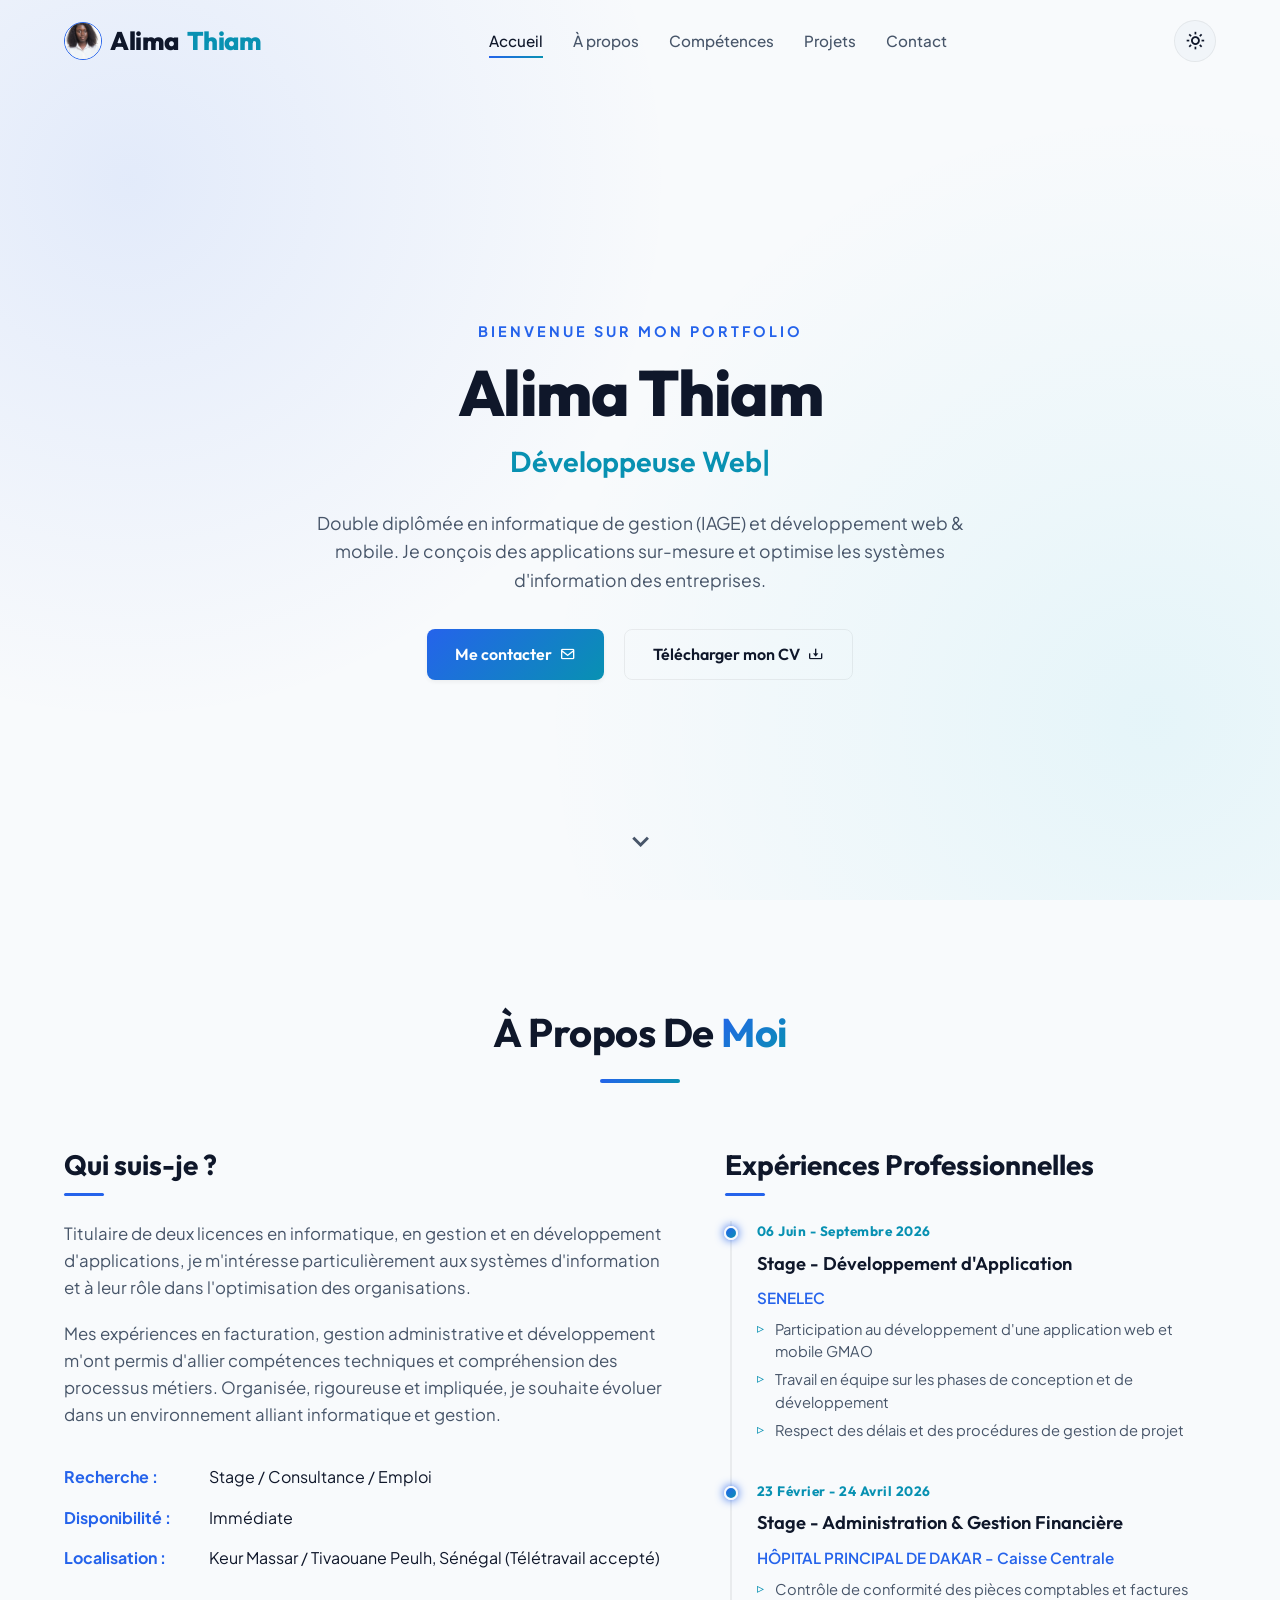
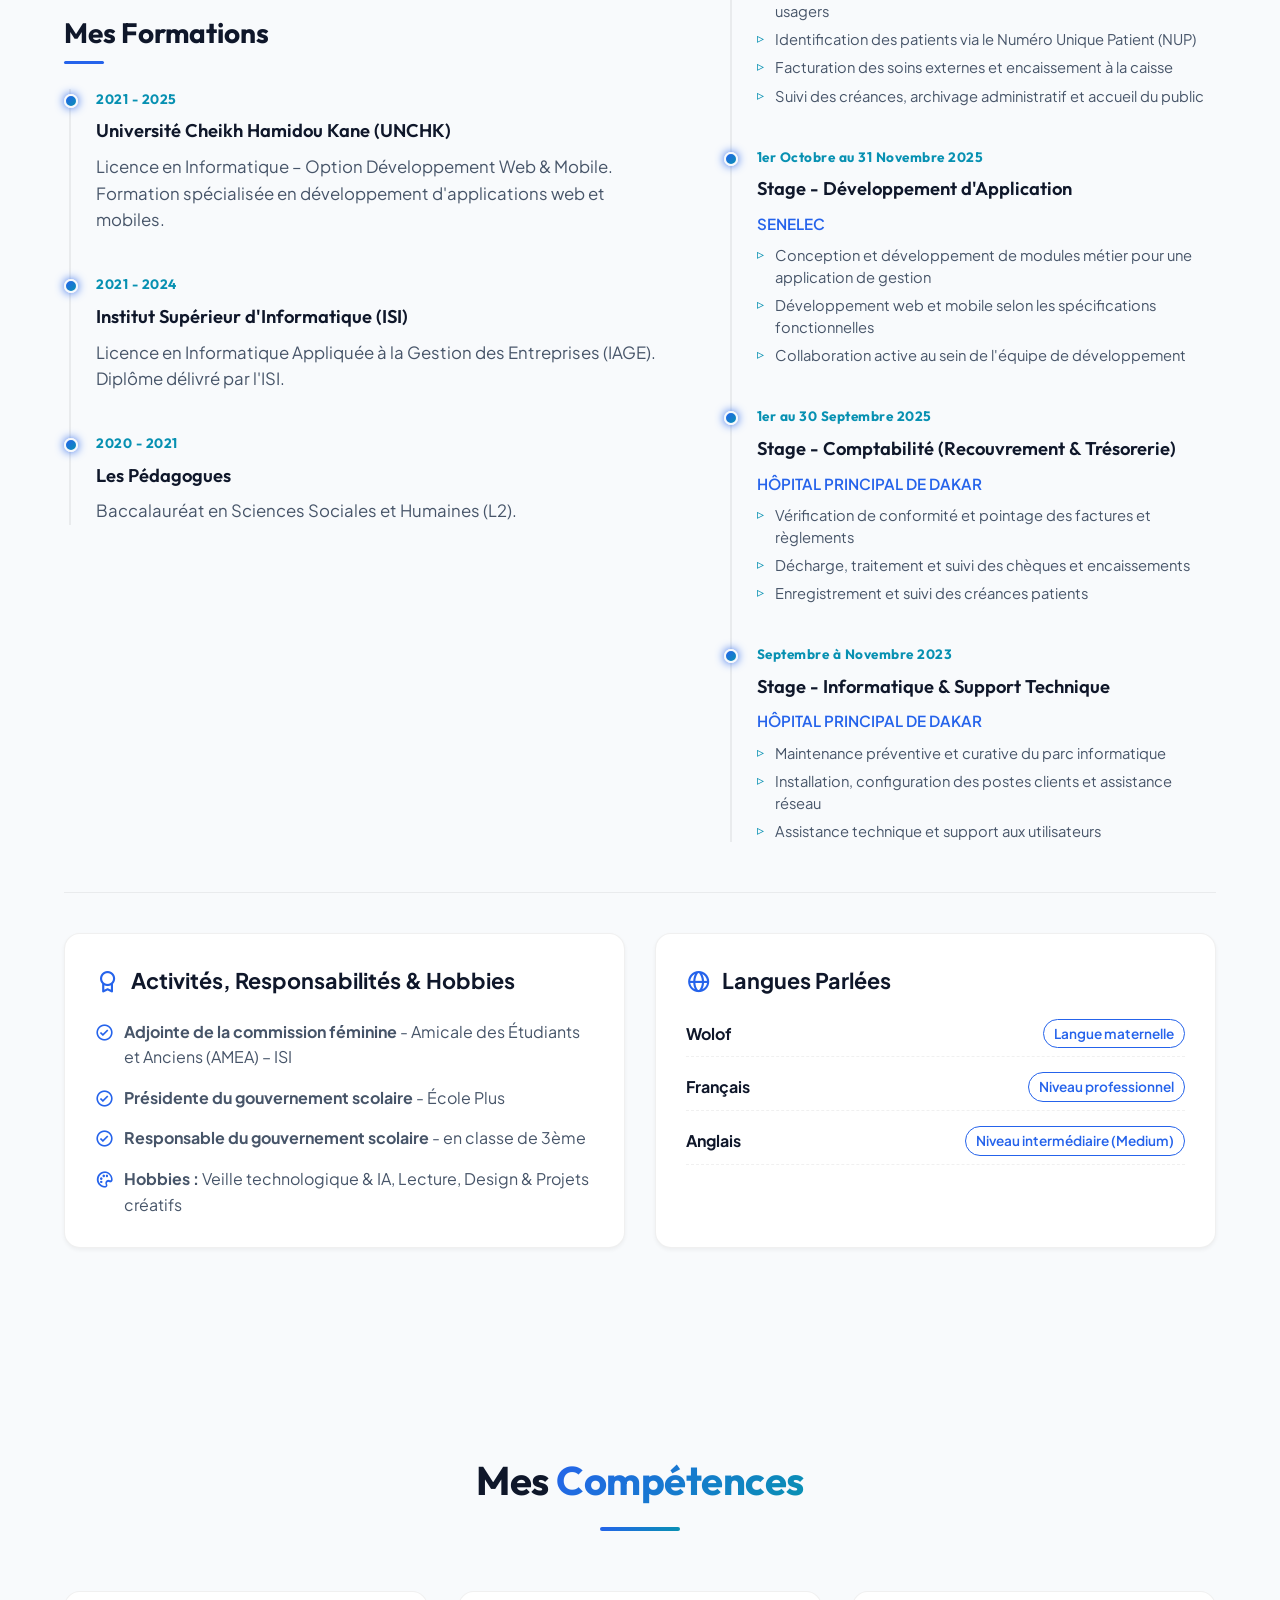
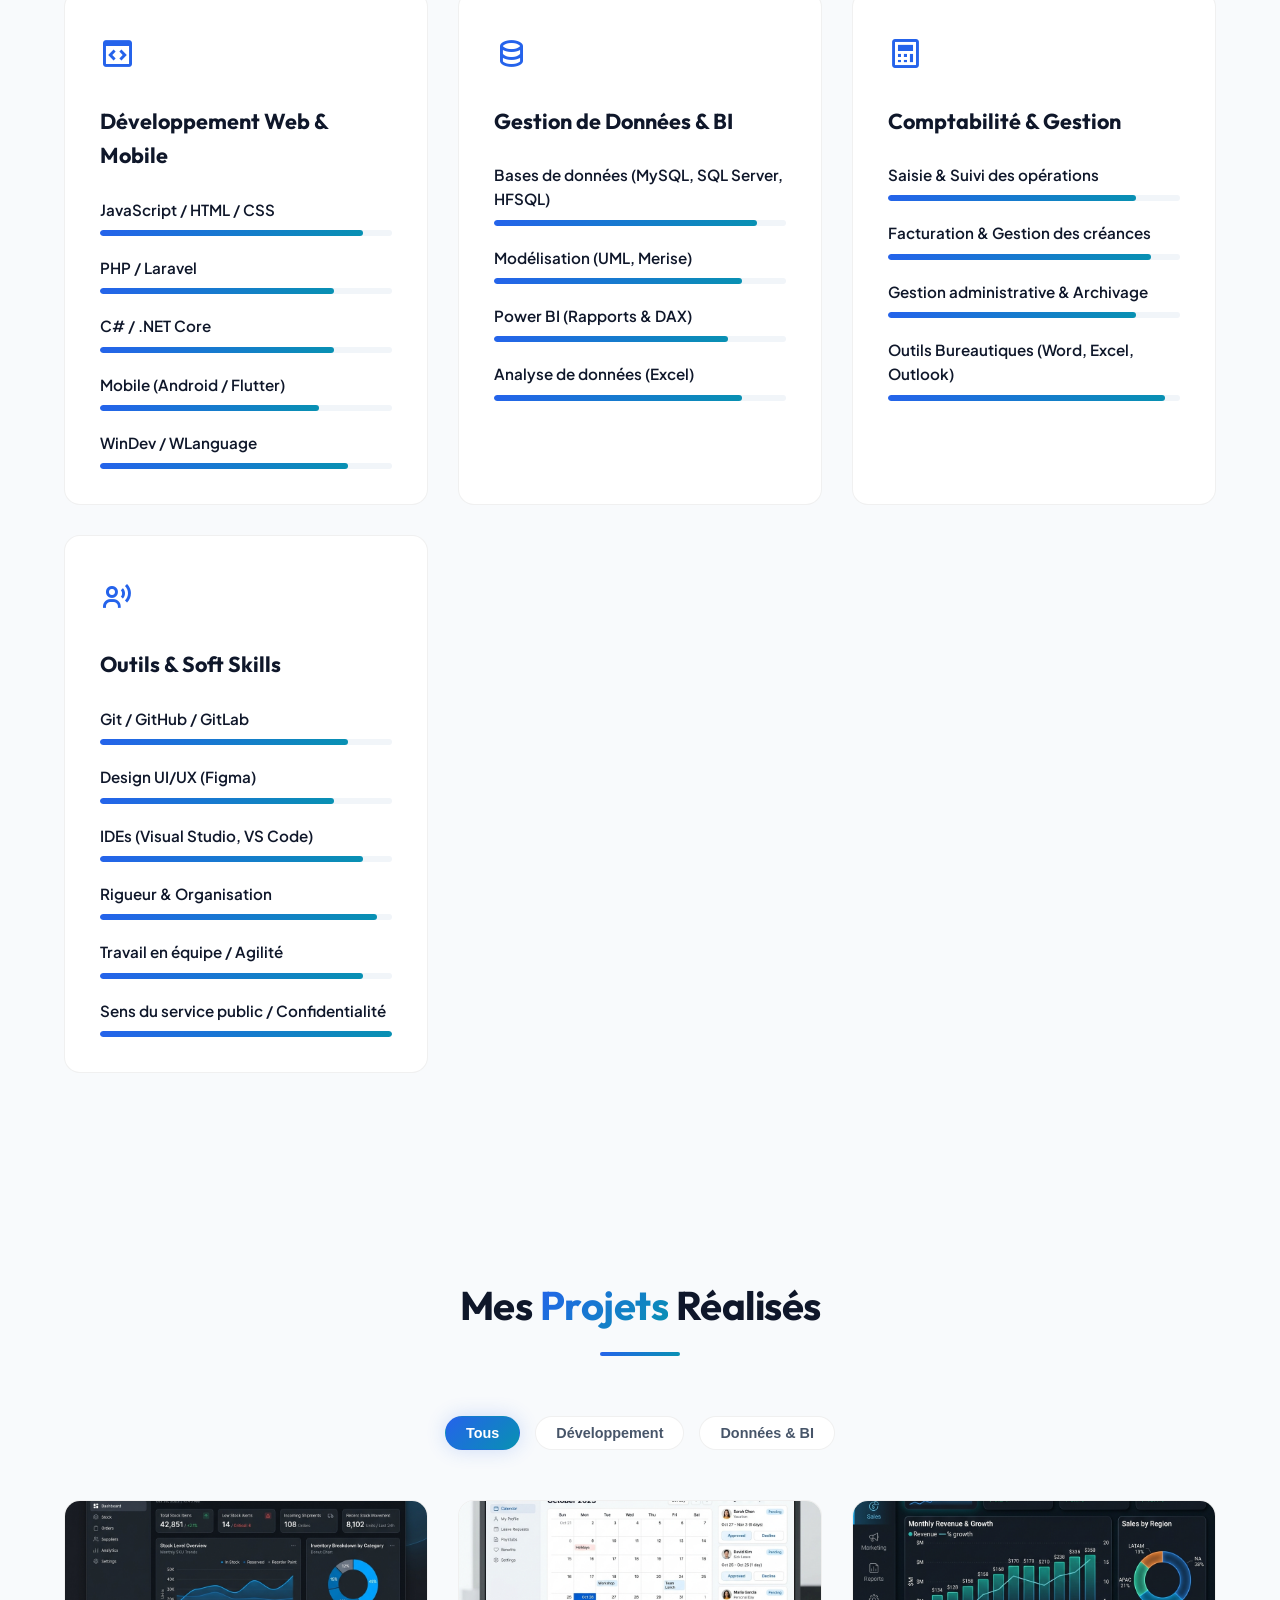
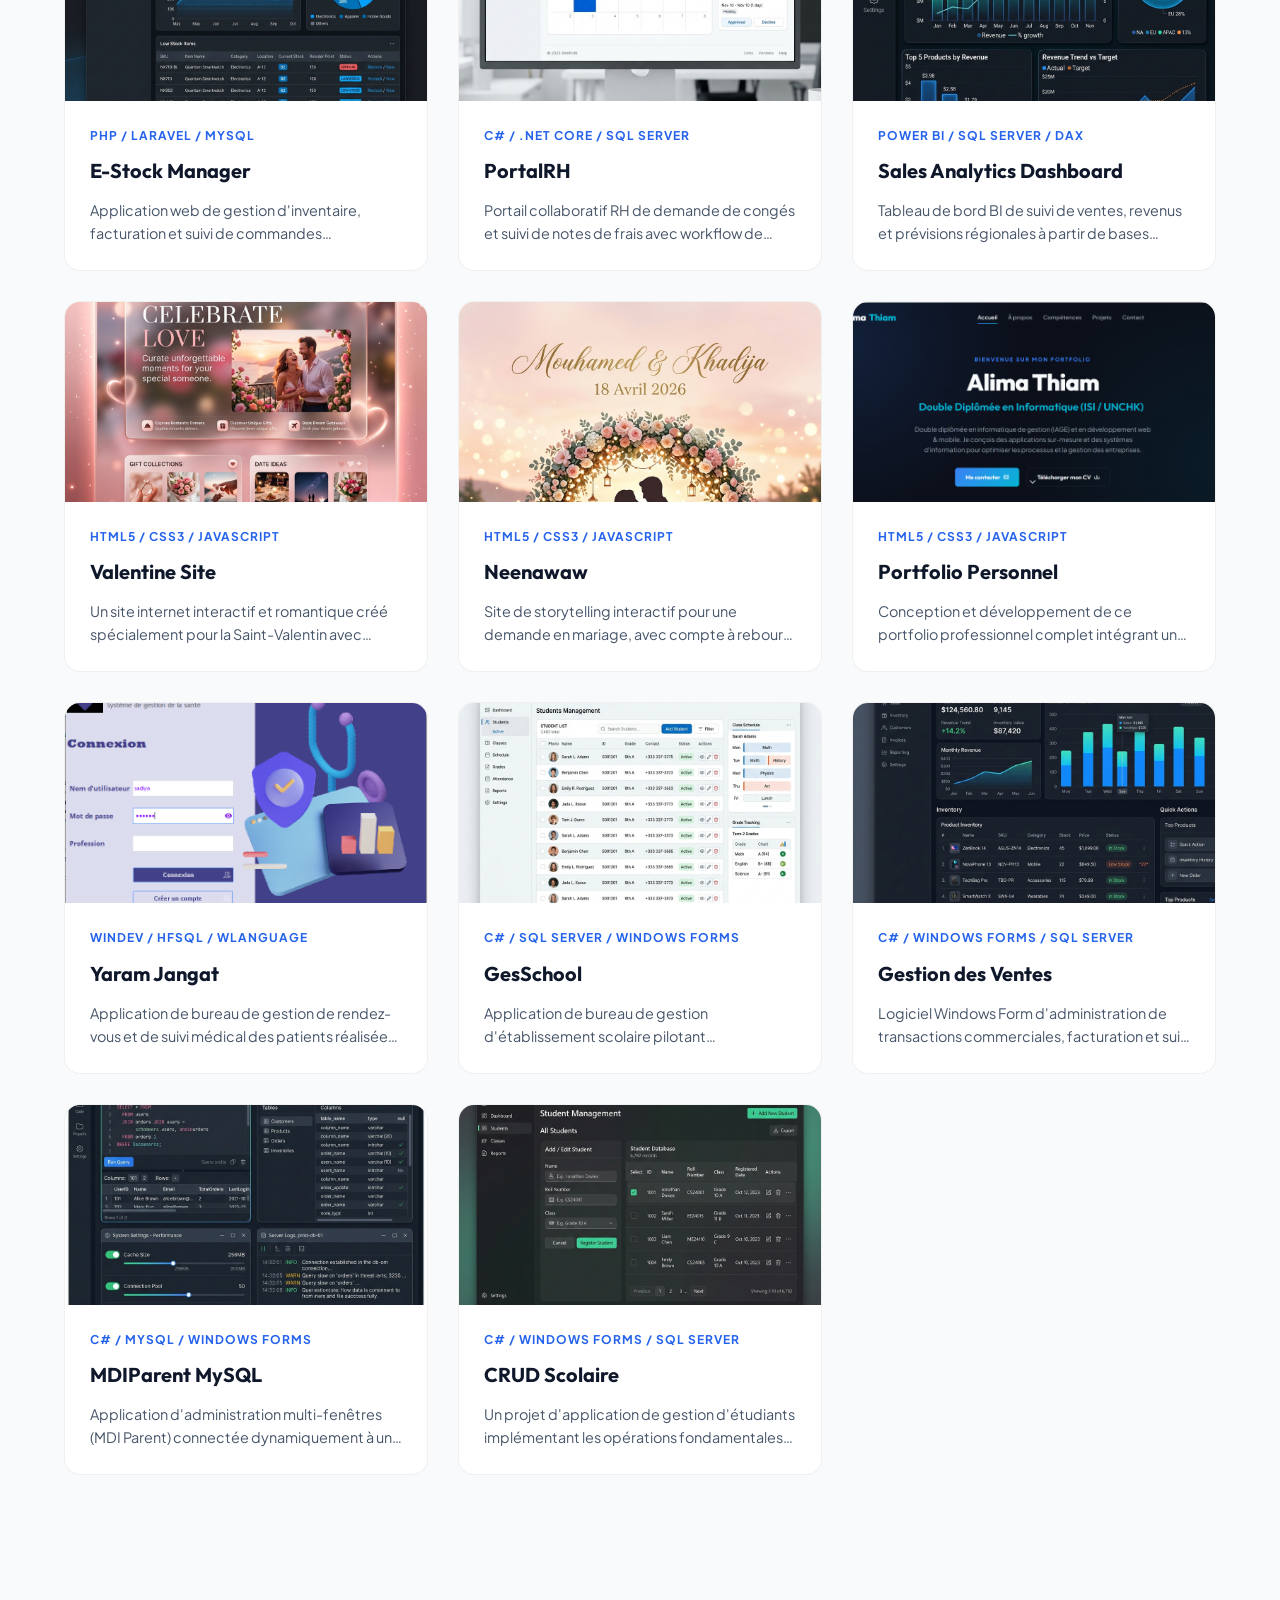
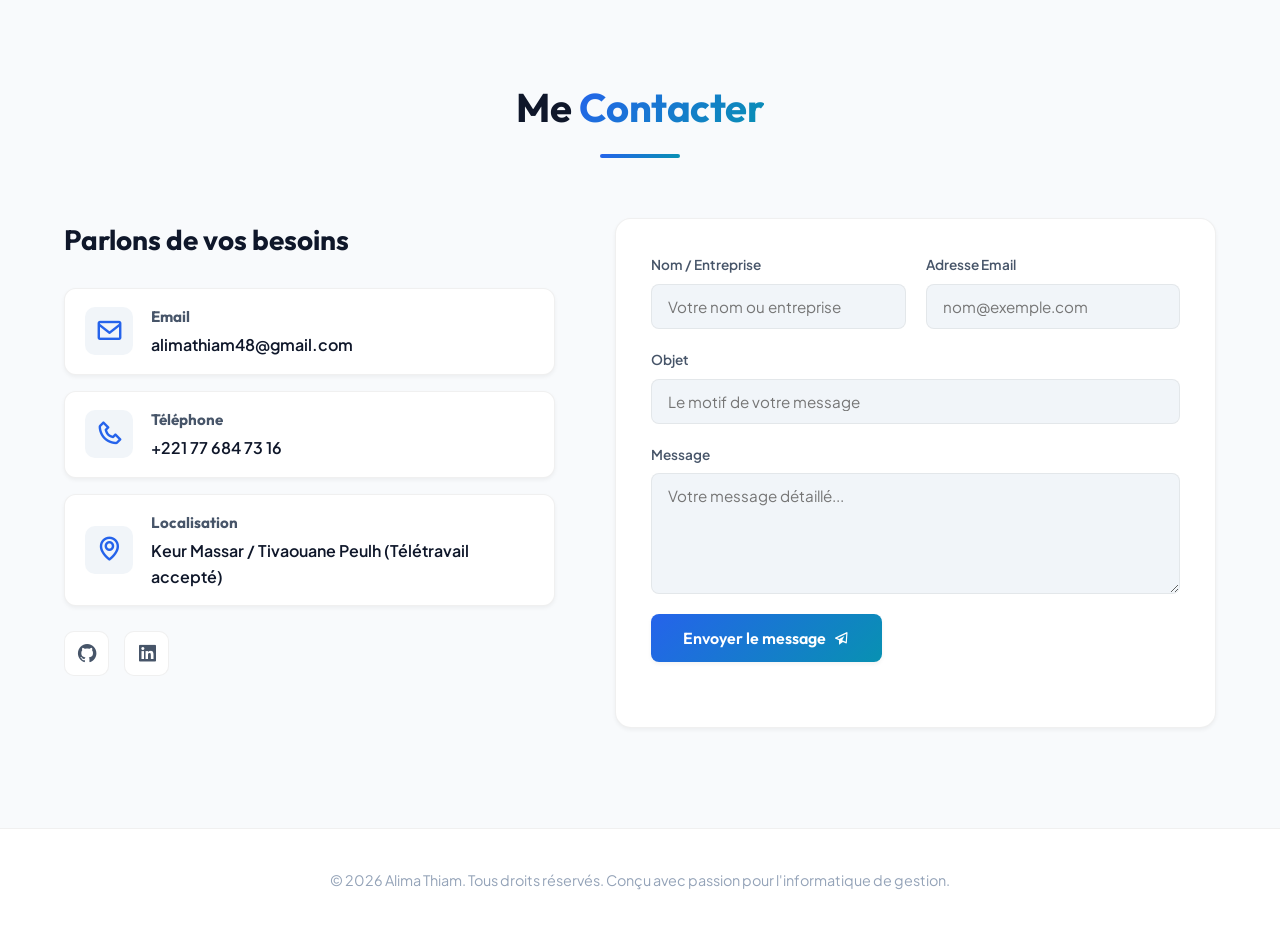
==== index.html @ b1449109 "CV: stage SENELEC termine (Juin - Septembre 2026)" ====
<!DOCTYPE html>
<html lang="fr" data-theme="light">
<head>
    <meta charset="UTF-8">
    <meta name="viewport" content="width=device-width, initial-scale=1.0">
    <title>Alima Thiam | Informatique de Gestion & Développement Web et Mobile</title>
    <meta name="description" content="Portfolio professionnel de Alima Thiam. Double diplômée en Informatique Appliquée à la Gestion des Entreprises (IAGE) et Développement Web & Mobile.">
    
    <!-- Open Graph / SEO -->
    <meta property="og:title" content="Alima Thiam | Portfolio Informatique de Gestion">
    <meta property="og:description" content="Portfolio professionnel de Alima Thiam. Double diplômée en IAGE et Développement Web & Mobile.">
    <meta property="og:type" content="website">
    <meta property="og:image" content="assets/profile.jpg">
    
    <!-- Polices Google Fonts -->
    <link rel="preconnect" href="https://fonts.googleapis.com">
    <link rel="preconnect" href="https://fonts.gstatic.com" crossorigin>
    <link href="https://fonts.googleapis.com/css2?family=Outfit:wght@300;400;500;600;700;800&family=Plus+Jakarta+Sans:wght@300;400;500;600;700&display=swap" rel="stylesheet">
    
    <!-- Boxicons (Icônes) -->
    <link href="https://unpkg.com/boxicons@2.1.4/css/boxicons.min.css" rel="stylesheet">
    
    <!-- Favicon -->
    <link rel="icon" type="image/jpeg" href="assets/favicon.jpg">
    
    <!-- Feuille de style principale -->
    <link rel="stylesheet" href="style.css">
</head>
<body>

    <!-- Barre de Navigation -->
    <header class="header">
        <a href="#home" class="logo">
            <img src="assets/profile.jpg" alt="Alima Thiam" class="logo-img">
            Alima <span>Thiam</span>
        </a>
        
        <nav class="navbar">
            <a href="#home" class="nav-link active">Accueil</a>
            <a href="#about" class="nav-link">À propos</a>
            <a href="#skills" class="nav-link">Compétences</a>
            <a href="#projects" class="nav-link">Projets</a>
            <a href="#contact" class="nav-link">Contact</a>
        </nav>

        <div class="header-actions">
            <!-- Bouton Thème Sombre/Clair -->
            <button id="theme-toggle" class="theme-toggle-btn" aria-label="Changer de thème">
                <i class='bx bx-moon moon-icon'></i>
                <i class='bx bx-sun sun-icon'></i>
            </button>
            
            <!-- Menu Hamburger Mobile -->
            <button id="menu-btn" class="menu-btn" aria-label="Ouvrir le menu">
                <i class='bx bx-menu'></i>
            </button>
        </div>
    </header>

    <main>
    <!-- Section Hero -->
    <section class="hero-section" id="home">
        <div class="hero-container">
            <div class="hero-content">
                <span class="hero-subtitle">Bienvenue sur mon portfolio</span>
                <h1 class="hero-title">Alima Thiam</h1>
                <h2 class="hero-typing">
                    <span class="typing-text"></span><span class="typed-cursor">|</span>
                </h2>
                <p class="hero-description">
                    Double diplômée en informatique de gestion (IAGE) et développement web & mobile. Je conçois des applications sur-mesure et optimise les systèmes d'information des entreprises.
                </p>
                <div class="hero-ctas">
                    <a href="#contact" class="btn btn-primary">Me contacter <i class='bx bx-envelope'></i></a>
                    <a href="CV_Mobile_Alima_Thiam.html" target="_blank" class="btn btn-secondary" id="cv-download">Télécharger mon CV <i class='bx bx-download'></i></a>
                </div>
            </div>
            

        </div>
        
        <!-- Défilement vers le bas -->
        <a href="#about" class="scroll-down" aria-label="Faire défiler vers le bas">
            <i class='bx bx-chevron-down'></i>
        </a>
    </section>

    <!-- Section À Propos -->
    <section class="about-section section" id="about">
        <div class="section-container">
            <h2 class="section-title">À Propos De <span>Moi</span></h2>
            <div class="underline"></div>
            
            <div class="about-grid">
                <div class="about-info">
                    <h3>Qui suis-je ?</h3>
                    <p>
                        Titulaire de deux licences en informatique, en gestion et en développement d'applications, je m'intéresse particulièrement aux systèmes d'information et à leur rôle dans l'optimisation des organisations.
                    </p>
                    <p>
                        Mes expériences en facturation, gestion administrative et développement m'ont permis d'allier compétences techniques et compréhension des processus métiers. Organisée, rigoureuse et impliquée, je souhaite évoluer dans un environnement alliant informatique et gestion.
                    </p>
                    <div class="personal-details">
                        <div class="detail-item">
                            <span class="detail-label">Recherche :</span>
                            <span class="detail-val">Stage / Consultance / Emploi</span>
                        </div>
                        <div class="detail-item">
                            <span class="detail-label">Disponibilité :</span>
                            <span class="detail-val">Immédiate</span>
                        </div>
                        <div class="detail-item">
                            <span class="detail-label">Localisation :</span>
                            <span class="detail-val">Keur Massar / Tivaouane Peulh, Sénégal (Télétravail accepté)</span>
                        </div>
                    </div>
                    
                    <h3 style="margin-top: 40px;">Mes Formations</h3>
                    <div class="timeline">
                        <div class="timeline-item">
                            <div class="timeline-dot"></div>
                            <div class="timeline-date">2021 - 2025</div>
                            <h4 class="timeline-title">Université Cheikh Hamidou Kane (UNCHK)</h4>
                            <p class="timeline-desc">Licence en Informatique – Option Développement Web & Mobile. Formation spécialisée en développement d'applications web et mobiles.</p>
                        </div>
                        <div class="timeline-item">
                            <div class="timeline-dot"></div>
                            <div class="timeline-date">2021 - 2024</div>
                            <h4 class="timeline-title">Institut Supérieur d'Informatique (ISI)</h4>
                            <p class="timeline-desc">Licence en Informatique Appliquée à la Gestion des Entreprises (IAGE). Diplôme délivré par l'ISI.</p>
                        </div>
                        <div class="timeline-item">
                            <div class="timeline-dot"></div>
                            <div class="timeline-date">2020 - 2021</div>
                            <h4 class="timeline-title">Les Pédagogues</h4>
                            <p class="timeline-desc">Baccalauréat en Sciences Sociales et Humaines (L2).</p>
                        </div>
                    </div>
                </div>
                
                <div class="about-timeline">
                    <h3>Expériences Professionnelles</h3>
                    <div class="timeline">
                        <div class="timeline-item">
                            <div class="timeline-dot"></div>
                            <div class="timeline-date">06 Juin - Septembre 2026</div>
                            <h4 class="timeline-title">Stage - Développement d'Application</h4>
                            <h5 class="timeline-company">SENELEC</h5>
                            <ul class="timeline-bullets">
                                <li>Participation au développement d'une application web et mobile GMAO</li>
                                <li>Travail en équipe sur les phases de conception et de développement</li>
                                <li>Respect des délais et des procédures de gestion de projet</li>
                            </ul>
                        </div>
                        <div class="timeline-item">
                            <div class="timeline-dot"></div>
                            <div class="timeline-date">23 Février - 24 Avril 2026</div>
                            <h4 class="timeline-title">Stage - Administration & Gestion Financière</h4>
                            <h5 class="timeline-company">HÔPITAL PRINCIPAL DE DAKAR - Caisse Centrale</h5>
                            <ul class="timeline-bullets">
                                <li>Contrôle de conformité des pièces comptables et factures usagers</li>
                                <li>Identification des patients via le Numéro Unique Patient (NUP)</li>
                                <li>Facturation des soins externes et encaissement à la caisse</li>
                                <li>Suivi des créances, archivage administratif et accueil du public</li>
                            </ul>
                        </div>
                        <div class="timeline-item">
                            <div class="timeline-dot"></div>
                            <div class="timeline-date">1er Octobre au 31 Novembre 2025</div>
                            <h4 class="timeline-title">Stage - Développement d'Application</h4>
                            <h5 class="timeline-company">SENELEC</h5>
                            <ul class="timeline-bullets">
                                <li>Conception et développement de modules métier pour une application de gestion</li>
                                <li>Développement web et mobile selon les spécifications fonctionnelles</li>
                                <li>Collaboration active au sein de l'équipe de développement</li>
                            </ul>
                        </div>
                        <div class="timeline-item">
                            <div class="timeline-dot"></div>
                            <div class="timeline-date">1er au 30 Septembre 2025</div>
                            <h4 class="timeline-title">Stage - Comptabilité (Recouvrement & Trésorerie)</h4>
                            <h5 class="timeline-company">HÔPITAL PRINCIPAL DE DAKAR</h5>
                            <ul class="timeline-bullets">
                                <li>Vérification de conformité et pointage des factures et règlements</li>
                                <li>Décharge, traitement et suivi des chèques et encaissements</li>
                                <li>Enregistrement et suivi des créances patients</li>
                            </ul>
                        </div>
                        <div class="timeline-item">
                            <div class="timeline-dot"></div>
                            <div class="timeline-date">Septembre à Novembre 2023</div>
                            <h4 class="timeline-title">Stage - Informatique & Support Technique</h4>
                            <h5 class="timeline-company">HÔPITAL PRINCIPAL DE DAKAR</h5>
                            <ul class="timeline-bullets">
                                <li>Maintenance préventive et curative du parc informatique</li>
                                <li>Installation, configuration des postes clients et assistance réseau</li>
                                <li>Assistance technique et support aux utilisateurs</li>
                            </ul>
                        </div>
                    </div>
                </div>
            </div>

            <!-- Bloc Langues, Engagements & Hobbies -->
            <div class="about-extra-grid">
                <div class="extra-card">
                    <h3 class="extra-card-title"><i class='bx bx-award extra-card-icon'></i>Activités, Responsabilités & Hobbies</h3>
                    <ul class="extra-list">
                        <li class="extra-list-item">
                            <i class='bx bx-check-circle extra-check-icon'></i>
                            <span class="extra-list-text"><strong>Adjointe de la commission féminine</strong> - Amicale des Étudiants et Anciens (AMEA) – ISI</span>
                        </li>
                        <li class="extra-list-item">
                            <i class='bx bx-check-circle extra-check-icon'></i>
                            <span class="extra-list-text"><strong>Présidente du gouvernement scolaire</strong> - École Plus</span>
                        </li>
                        <li class="extra-list-item">
                            <i class='bx bx-check-circle extra-check-icon'></i>
                            <span class="extra-list-text"><strong>Responsable du gouvernement scolaire</strong> - en classe de 3ème</span>
                        </li>
                        <li class="extra-list-item">
                            <i class='bx bx-palette extra-check-icon'></i>
                            <span class="extra-list-text"><strong>Hobbies :</strong> Veille technologique & IA, Lecture, Design & Projets créatifs</span>
                        </li>
                    </ul>
                </div>
                <div class="extra-card">
                    <h3 class="extra-card-title"><i class='bx bx-globe extra-card-icon'></i>Langues Parlées</h3>
                    <ul class="extra-list">
                        <li class="lang-item">
                            <span class="lang-name"><strong>Wolof</strong></span>
                            <span class="lang-badge">Langue maternelle</span>
                        </li>
                        <li class="lang-item">
                            <span class="lang-name"><strong>Français</strong></span>
                            <span class="lang-badge">Niveau professionnel</span>
                        </li>
                        <li class="lang-item">
                            <span class="lang-name"><strong>Anglais</strong></span>
                            <span class="lang-badge">Niveau intermédiaire (Medium)</span>
                        </li>
                    </ul>
                </div>
            </div>
        </div>
    </section>

    <!-- Section Compétences (Skills) -->
    <section class="skills-section section" id="skills">
        <div class="section-container">
            <h2 class="section-title">Mes <span>Compétences</span></h2>
            <div class="underline"></div>
            
            <div class="skills-grid">
                <!-- Bloc 1 : Développement -->
                <div class="skills-card">
                    <div class="skills-icon-header">
                        <i class='bx bx-code-block'></i>
                    </div>
                    <h3>Développement Web & Mobile</h3>
                    <ul class="skills-list">
                        <li>
                            <span class="skill-name">JavaScript / HTML / CSS</span>
                            <div class="skill-bar"><div class="skill-progress" style="width: 90%"></div></div>
                        </li>
                        <li>
                            <span class="skill-name">PHP / Laravel</span>
                            <div class="skill-bar"><div class="skill-progress" style="width: 80%"></div></div>
                        </li>
                        <li>
                            <span class="skill-name">C# / .NET Core</span>
                            <div class="skill-bar"><div class="skill-progress" style="width: 80%"></div></div>
                        </li>
                        <li>
                            <span class="skill-name">Mobile (Android / Flutter)</span>
                            <div class="skill-bar"><div class="skill-progress" style="width: 75%"></div></div>
                        </li>
                        <li>
                            <span class="skill-name">WinDev / WLanguage</span>
                            <div class="skill-bar"><div class="skill-progress" style="width: 85%"></div></div>
                        </li>
                    </ul>
                </div>
                
                <!-- Bloc 2 : Données & BI -->
                <div class="skills-card">
                    <div class="skills-icon-header">
                        <i class='bx bx-data'></i>
                    </div>
                    <h3>Gestion de Données & BI</h3>
                    <ul class="skills-list">
                        <li>
                            <span class="skill-name">Bases de données (MySQL, SQL Server, HFSQL)</span>
                            <div class="skill-bar"><div class="skill-progress" style="width: 90%"></div></div>
                        </li>
                        <li>
                            <span class="skill-name">Modélisation (UML, Merise)</span>
                            <div class="skill-bar"><div class="skill-progress" style="width: 85%"></div></div>
                        </li>
                        <li>
                            <span class="skill-name">Power BI (Rapports & DAX)</span>
                            <div class="skill-bar"><div class="skill-progress" style="width: 80%"></div></div>
                        </li>
                        <li>
                            <span class="skill-name">Analyse de données (Excel)</span>
                            <div class="skill-bar"><div class="skill-progress" style="width: 85%"></div></div>
                        </li>
                    </ul>
                </div>

                <!-- Bloc 3 : Gestion & Comptabilité -->
                <div class="skills-card">
                    <div class="skills-icon-header">
                        <i class='bx bx-calculator'></i>
                    </div>
                    <h3>Comptabilité & Gestion</h3>
                    <ul class="skills-list">
                        <li>
                            <span class="skill-name">Saisie & Suivi des opérations</span>
                            <div class="skill-bar"><div class="skill-progress" style="width: 85%"></div></div>
                        </li>
                        <li>
                            <span class="skill-name">Facturation & Gestion des créances</span>
                            <div class="skill-bar"><div class="skill-progress" style="width: 90%"></div></div>
                        </li>
                        <li>
                            <span class="skill-name">Gestion administrative & Archivage</span>
                            <div class="skill-bar"><div class="skill-progress" style="width: 85%"></div></div>
                        </li>
                        <li>
                            <span class="skill-name">Outils Bureautiques (Word, Excel, Outlook)</span>
                            <div class="skill-bar"><div class="skill-progress" style="width: 95%"></div></div>
                        </li>
                    </ul>
                </div>
                
                <!-- Bloc 4 : Outils & Soft Skills -->
                <div class="skills-card">
                    <div class="skills-icon-header">
                        <i class='bx bx-user-voice'></i>
                    </div>
                    <h3>Outils & Soft Skills</h3>
                    <ul class="skills-list">
                        <li>
                            <span class="skill-name">Git / GitHub / GitLab</span>
                            <div class="skill-bar"><div class="skill-progress" style="width: 85%"></div></div>
                        </li>
                        <li>
                            <span class="skill-name">Design UI/UX (Figma)</span>
                            <div class="skill-bar"><div class="skill-progress" style="width: 80%"></div></div>
                        </li>
                        <li>
                            <span class="skill-name">IDEs (Visual Studio, VS Code)</span>
                            <div class="skill-bar"><div class="skill-progress" style="width: 90%"></div></div>
                        </li>
                        <li>
                            <span class="skill-name">Rigueur & Organisation</span>
                            <div class="skill-bar"><div class="skill-progress" style="width: 95%"></div></div>
                        </li>
                        <li>
                            <span class="skill-name">Travail en équipe / Agilité</span>
                            <div class="skill-bar"><div class="skill-progress" style="width: 90%"></div></div>
                        </li>
                        <li>
                            <span class="skill-name">Sens du service public / Confidentialité</span>
                            <div class="skill-bar"><div class="skill-progress" style="width: 100%"></div></div>
                        </li>
                    </ul>
                </div>
            </div>
        </div>
    </section>

    <!-- Section Projets -->
    <section class="projects-section section" id="projects">
        <div class="section-container">
            <h2 class="section-title">Mes <span>Projets</span> Réalisés</h2>
            <div class="underline"></div>
            
            <!-- Boutons de filtrage -->
            <div class="project-filters">
                <button class="filter-btn active" data-filter="all">Tous</button>
                <button class="filter-btn" data-filter="dev">Développement</button>
                <button class="filter-btn" data-filter="data">Données & BI</button>
            </div>
            
            <!-- Grille de Projets -->
            <div class="projects-grid">
                
                <!-- Projet 1 -->
                <div class="project-card" data-category="dev" data-project-id="1">
                    <div class="project-img-container">
                        <img src="assets/project1.jpg" alt="E-Stock Manager" class="project-img">
                        <div class="project-overlay">
                            <span class="view-details-btn">Voir les détails <i class='bx bx-plus-circle'></i></span>
                        </div>
                    </div>
                    <div class="project-info">
                        <span class="project-tag">PHP / Laravel / MySQL</span>
                        <h3>E-Stock Manager</h3>
                        <p>Application web de gestion d'inventaire, facturation et suivi de commandes fournisseurs pour une PME...</p>
                    </div>
                </div>
                
                <!-- Projet 2 -->
                <div class="project-card" data-category="dev" data-project-id="2">
                    <div class="project-img-container">
                        <img src="assets/project2.jpg" alt="PortalRH" class="project-img">
                        <div class="project-overlay">
                            <span class="view-details-btn">Voir les détails <i class='bx bx-plus-circle'></i></span>
                        </div>
                    </div>
                    <div class="project-info">
                        <span class="project-tag">C# / .NET Core / SQL Server</span>
                        <h3>PortalRH</h3>
                        <p>Portail collaboratif RH de demande de congés et suivi de notes de frais avec workflow de validation...</p>
                    </div>
                </div>
                
                <!-- Projet 3 -->
                <div class="project-card" data-category="data" data-project-id="3">
                    <div class="project-img-container">
                        <img src="assets/project3.jpg" alt="Dashboard BI Ventes" class="project-img">
                        <div class="project-overlay">
                            <span class="view-details-btn">Voir les détails <i class='bx bx-plus-circle'></i></span>
                        </div>
                    </div>
                    <div class="project-info">
                        <span class="project-tag">Power BI / SQL Server / DAX</span>
                        <h3>Sales Analytics Dashboard</h3>
                        <p>Tableau de bord BI de suivi de ventes, revenus et prévisions régionales à partir de bases relationnelles...</p>
                    </div>
                </div>
                
                <!-- Projet 4 -->
                <div class="project-card" data-category="dev" data-project-id="4">
                    <div class="project-img-container">
                        <img src="assets/valentine_site.jpg" alt="Valentine Site" class="project-img">
                        <div class="project-overlay">
                            <span class="view-details-btn">Voir les détails <i class='bx bx-plus-circle'></i></span>
                        </div>
                    </div>
                    <div class="project-info">
                        <span class="project-tag">HTML5 / CSS3 / JavaScript</span>
                        <h3>Valentine Site</h3>
                        <p>Un site internet interactif et romantique créé spécialement pour la Saint-Valentin avec animations CSS...</p>
                    </div>
                </div>
                
                <!-- Projet 5 -->
                <div class="project-card" data-category="dev" data-project-id="5">
                    <div class="project-img-container">
                        <img src="assets/neenawaw.jpg" alt="Neenawaw" class="project-img" style="object-position: top;">
                        <div class="project-overlay">
                            <span class="view-details-btn">Voir les détails <i class='bx bx-plus-circle'></i></span>
                        </div>
                    </div>
                    <div class="project-info">
                        <span class="project-tag">HTML5 / CSS3 / JavaScript</span>
                        <h3>Neenawaw</h3>
                        <p>Site de storytelling interactif pour une demande en mariage, avec compte à rebours et carte de localisation...</p>
                    </div>
                </div>
                
                <!-- Projet 6 -->
                <div class="project-card" data-category="dev" data-project-id="6">
                    <div class="project-img-container">
                        <img src="assets/portfolio_site.png" alt="Portfolio Personnel" class="project-img">
                        <div class="project-overlay">
                            <span class="view-details-btn">Voir les détails <i class='bx bx-plus-circle'></i></span>
                        </div>
                    </div>
                    <div class="project-info">
                        <span class="project-tag">HTML5 / CSS3 / JavaScript</span>
                        <h3>Portfolio Personnel</h3>
                        <p>Conception et développement de ce portfolio professionnel complet intégrant un mode sombre dynamique...</p>
                    </div>
                </div>
                
                <!-- Projet 7 -->
                <div class="project-card" data-category="dev" data-project-id="7">
                    <div class="project-img-container">
                        <img src="assets/yaram_jangat.png" alt="Yaram Jangat" class="project-img" style="object-position: center;">
                        <div class="project-overlay">
                            <span class="view-details-btn">Voir les détails <i class='bx bx-plus-circle'></i></span>
                        </div>
                    </div>
                    <div class="project-info">
                        <span class="project-tag">WinDev / HFSQL / WLanguage</span>
                        <h3>Yaram Jangat</h3>
                        <p>Application de bureau de gestion de rendez-vous et de suivi médical des patients réalisée pour ma soutenance...</p>
                    </div>
                </div>
                
                <!-- Projet 8 -->
                <div class="project-card" data-category="dev" data-project-id="8">
                    <div class="project-img-container">
                        <img src="assets/ges_school.jpg" alt="GesSchool" class="project-img" style="object-position: center;">
                        <div class="project-overlay">
                            <span class="view-details-btn">Voir les détails <i class='bx bx-plus-circle'></i></span>
                        </div>
                    </div>
                    <div class="project-info">
                        <span class="project-tag">C# / SQL Server / Windows Forms</span>
                        <h3>GesSchool</h3>
                        <p>Application de bureau de gestion d'établissement scolaire pilotant l'administration des élèves, classes et notes...</p>
                    </div>
                </div>
                
                <!-- Projet 9 -->
                <div class="project-card" data-category="dev" data-project-id="9">
                    <div class="project-img-container">
                        <img src="assets/gestion_ventes.jpg" alt="Gestion des Ventes" class="project-img" style="object-position: center;">
                        <div class="project-overlay">
                            <span class="view-details-btn">Voir les détails <i class='bx bx-plus-circle'></i></span>
                        </div>
                    </div>
                    <div class="project-info">
                        <span class="project-tag">C# / Windows Forms / SQL Server</span>
                        <h3>Gestion des Ventes</h3>
                        <p>Logiciel Windows Form d'administration de transactions commerciales, facturation et suivi d'inventaire...</p>
                    </div>
                </div>
                
                <!-- Projet 10 -->
                <div class="project-card" data-category="dev" data-project-id="10">
                    <div class="project-img-container">
                        <img src="assets/mdi_parent_mysql.jpg" alt="MDIParent MySQL" class="project-img" style="object-position: center;">
                        <div class="project-overlay">
                            <span class="view-details-btn">Voir les détails <i class='bx bx-plus-circle'></i></span>
                        </div>
                    </div>
                    <div class="project-info">
                        <span class="project-tag">C# / MySQL / Windows Forms</span>
                        <h3>MDIParent MySQL</h3>
                        <p>Application d'administration multi-fenêtres (MDI Parent) connectée dynamiquement à une base MySQL...</p>
                    </div>
                </div>
                
                <!-- Projet 11 -->
                <div class="project-card" data-category="dev" data-project-id="11">
                    <div class="project-img-container">
                        <img src="assets/crud_scolaire.jpg" alt="CRUD Scolaire" class="project-img" style="object-position: center;">
                        <div class="project-overlay">
                            <span class="view-details-btn">Voir les détails <i class='bx bx-plus-circle'></i></span>
                        </div>
                    </div>
                    <div class="project-info">
                        <span class="project-tag">C# / Windows Forms / SQL Server</span>
                        <h3>CRUD Scolaire</h3>
                        <p>Un projet d'application de gestion d'étudiants implémentant les opérations fondamentales de CRUD...</p>
                    </div>
                </div>
                
            </div>
        </div>
    </section>

    <!-- Section Contact -->
    <section class="contact-section section" id="contact">
        <div class="section-container">
            <h2 class="section-title">Me <span>Contacter</span></h2>
            <div class="underline"></div>
            
            <div class="contact-grid">
                <!-- Infos de contact -->
                <div class="contact-info">
                    <h3>Parlons de vos besoins</h3>
                    
                    <div class="contact-cards">
                        <div class="contact-card">
                            <i class='bx bx-envelope'></i>
                            <div>
                                <h4>Email</h4>
                                <p><a href="mailto:alimathiam48@gmail.com">alimathiam48@gmail.com</a></p>
                            </div>
                        </div>
                        
                        <div class="contact-card">
                            <i class='bx bx-phone'></i>
                            <div>
                                <h4>Téléphone</h4>
                                <p><a href="tel:+221776847316">+221 77 684 73 16</a></p>
                            </div>
                        </div>
                        
                        <div class="contact-card">
                            <i class='bx bx-map'></i>
                            <div>
                                <h4>Localisation</h4>
                                <p>Keur Massar / Tivaouane Peulh (Télétravail accepté)</p>
                            </div>
                        </div>
                    </div>
                    
                    <div class="social-links">
                        <a href="https://github.com/AlimaThiam" target="_blank" aria-label="GitHub"><i class='bx bxl-github'></i></a>
                        <a href="https://www.linkedin.com/in/alima-thiam-11053b235" target="_blank" aria-label="LinkedIn"><i class='bx bxl-linkedin-square'></i></a>
                    </div>
                </div>
                
                <!-- Formulaire de contact -->
                <div class="contact-form-container">
                    <form id="contact-form" action="https://formsubmit.co/alimathiam48@gmail.com" method="POST" class="contact-form">
                        <div class="form-group-row">
                            <div class="form-group">
                                <label for="name">Nom / Entreprise</label>
                                <input type="text" id="name" name="name" required placeholder="Votre nom ou entreprise">
                            </div>
                            <div class="form-group">
                                <label for="email">Adresse Email</label>
                                <input type="email" id="email" name="email" required placeholder="nom@exemple.com">
                            </div>
                        </div>
                        <div class="form-group">
                            <label for="subject">Objet</label>
                            <input type="text" id="subject" name="subject" required placeholder="Le motif de votre message">
                        </div>
                        <div class="form-group">
                            <label for="message">Message</label>
                            <textarea id="message" name="message" rows="5" required placeholder="Votre message détaillé..."></textarea>
                        </div>
                        
                        <button type="submit" class="btn btn-primary btn-submit">
                            Envoyer le message <i class='bx bx-paper-plane'></i>
                        </button>
                        
                        <div id="form-status" class="form-status"></div>
                    </form>
                </div>
            </div>
        </div>
    </section>

    </main>

    <!-- Pied de page -->
    <footer class="footer">
        <p>&copy; 2026 Alima Thiam. Tous droits réservés. Conçu avec passion pour l'informatique de gestion.</p>
    </footer>

    <!-- Conteneur de la Modale Interactive de Projet -->
    <div id="project-modal" class="modal">
        <div class="modal-content glass">
            <span class="close-modal"><i class='bx bx-x'></i></span>
            <div class="modal-grid">
                <div class="modal-img-wrapper">
                    <img src="" alt="" id="modal-project-img" class="modal-project-img">
                </div>
                <div class="modal-details">
                    <span class="modal-project-tag" id="modal-project-tag"></span>
                    <h3 id="modal-project-title"></h3>
                    
                    <div class="modal-section">
                        <h4>Description</h4>
                        <p id="modal-project-description"></p>
                    </div>
                    
                    <div class="modal-section">
                        <h4>Fonctionnalités clés</h4>
                        <ul id="modal-project-features" class="modal-list">
                            <!-- Rempli par JavaScript -->
                        </ul>
                    </div>
                    
                    <div class="modal-section" id="modal-project-perspectives-section" style="display: none;">
                        <h4>Bilan & Améliorations futures</h4>
                        <ul id="modal-project-perspectives" class="modal-list">
                            <!-- Rempli par JavaScript -->
                        </ul>
                    </div>
                    
                    <div class="modal-section">
                        <h4>Technologies & Outils</h4>
                        <div id="modal-project-techs" class="modal-tech-tags">
                            <!-- Rempli par JavaScript -->
                        </div>
                    </div>
                    
                    <div class="modal-actions" id="modal-project-links">
                        <!-- Rempli par JavaScript (Boutons démo, GitHub, etc.) -->
                    </div>
                </div>
            </div>
        </div>
    </div>

    <!-- Scripts JavaScript -->
    <script src="app.js"></script>
</body>
</html>
---- style.css ----
/* ==========================================================================
   DESIGN SYSTEM & VARIABLES CSS
   ========================================================================== */
:root {
    /* Mode Sombre (Défaut) - Contrastes rehaussés */
    --bg-primary: #080c15; /* Fond principal profond */
    --bg-secondary: #131c31; /* Fond des cartes bien différencié et lumineux */
    --bg-tertiary: #1b2742; /* Éléments interactifs et tags */
    --bg-glass: rgba(19, 28, 49, 0.85);
    --border-glass: rgba(255, 255, 255, 0.12); /* Bordures nettes et visibles */
    --card-border: rgba(59, 130, 246, 0.2); /* Liseré subtil bleu tech */
    
    --text-primary: #f9fafb;
    --text-secondary: #a3adc2;
    --text-muted: #6b7791;
    
    --accent-primary: #3b82f6; /* Bleu Cobalt */
    --accent-secondary: #06b6d4; /* Cyan Électrique */
    --accent-gradient: linear-gradient(135deg, #3b82f6 0%, #06b6d4 100%);
    --accent-glow: rgba(59, 130, 246, 0.2);
    
    --shadow-sm: 0 2px 6px rgba(0, 0, 0, 0.2);
    --shadow-md: 0 10px 25px -3px rgba(0, 0, 0, 0.45);
    --shadow-lg: 0 20px 35px -5px rgba(0, 0, 0, 0.65);
    --shadow-glow: 0 0 25px rgba(59, 130, 246, 0.35);
    
    --transition-fast: 0.2s ease;
    --transition-normal: 0.3s ease;
    --transition-slow: 0.5s ease;
    
    --font-heading: 'Outfit', sans-serif;
    --font-body: 'Plus Jakarta Sans', sans-serif;
}

[data-theme="light"] {
    /* Mode Clair */
    --bg-primary: #f8fafc;
    --bg-secondary: #ffffff;
    --bg-tertiary: #f1f5f9;
    --bg-glass: rgba(255, 255, 255, 0.8);
    --border-glass: rgba(0, 0, 0, 0.06);
    
    --text-primary: #0f172a;
    --text-secondary: #475569;
    --text-muted: #94a3b8;
    
    --accent-primary: #2563eb;
    --accent-secondary: #0891b2;
    --accent-gradient: linear-gradient(135deg, #2563eb 0%, #0891b2 100%);
    --accent-glow: rgba(37, 99, 235, 0.1);
    
    --shadow-sm: 0 2px 4px rgba(0, 0, 0, 0.05);
    --shadow-md: 0 8px 30px rgba(0, 0, 0, 0.06);
    --shadow-lg: 0 15px 40px rgba(0, 0, 0, 0.1);
    --shadow-glow: 0 0 20px rgba(37, 99, 235, 0.2);
}

/* ==========================================================================
   RESET & STYLES GENERAUX
   ========================================================================== */
* {
    margin: 0;
    padding: 0;
    box-sizing: border-box;
}

html {
    scroll-behavior: smooth;
}

body {
    background-color: var(--bg-primary);
    color: var(--text-primary);
    font-family: var(--font-body);
    line-height: 1.6;
    overflow-x: hidden;
    transition: background-color var(--transition-normal), color var(--transition-normal);
}

a {
    color: inherit;
    text-decoration: none;
}

ul {
    list-style: none;
}

img {
    max-width: 100%;
    height: auto;
    display: block;
}

/* Scrollbar personnalisée */
::-webkit-scrollbar {
    width: 8px;
}
::-webkit-scrollbar-track {
    background: var(--bg-primary);
}
::-webkit-scrollbar-thumb {
    background: var(--bg-tertiary);
    border-radius: 4px;
}
::-webkit-scrollbar-thumb:hover {
    background: var(--accent-primary);
}

/* ==========================================================================
   COMPOSANTS REUTILISABLES (BOUTONS, CARTES, SECTIONS)
   ========================================================================== */
.section {
    padding: 100px 0;
}

.section-container {
    width: 90%;
    max-width: 1200px;
    margin: 0 auto;
}

.section-title {
    font-family: var(--font-heading);
    font-size: 2.5rem;
    font-weight: 700;
    text-align: center;
    letter-spacing: -0.5px;
}

.section-title span {
    background: var(--accent-gradient);
    -webkit-background-clip: text;
    -webkit-text-fill-color: transparent;
}

.underline {
    width: 80px;
    height: 4px;
    background: var(--accent-gradient);
    margin: 15px auto 60px;
    border-radius: 2px;
}

.glass {
    background: var(--bg-glass);
    backdrop-filter: blur(12px);
    -webkit-backdrop-filter: blur(12px);
    border: 1px solid var(--border-glass);
    border-radius: 16px;
}

/* Boutons */
.btn {
    display: inline-flex;
    align-items: center;
    gap: 8px;
    padding: 12px 28px;
    border-radius: 8px;
    font-family: var(--font-heading);
    font-weight: 600;
    font-size: 1rem;
    cursor: pointer;
    transition: all var(--transition-normal);
    border: none;
}

.btn-primary {
    background: var(--accent-gradient);
    color: #ffffff;
    box-shadow: var(--shadow-sm);
}

.btn-primary:hover {
    transform: translateY(-3px);
    box-shadow: var(--shadow-glow);
}

.btn-secondary {
    background: transparent;
    color: var(--text-primary);
    border: 1.5px solid var(--border-glass);
}

.btn-secondary:hover {
    background: var(--bg-tertiary);
    border-color: var(--accent-primary);
    transform: translateY(-3px);
}

/* ==========================================================================
   HEADER & NAVIGATION
   ========================================================================== */
.header {
    position: fixed;
    top: 0;
    left: 0;
    width: 100%;
    padding: 20px 5%;
    display: flex;
    justify-content: space-between;
    align-items: center;
    z-index: 1000;
    background: transparent;
    transition: all var(--transition-normal);
}

.header.sticky {
    padding: 15px 5%;
    background: var(--bg-glass);
    backdrop-filter: blur(16px);
    -webkit-backdrop-filter: blur(16px);
    border-bottom: 1px solid var(--border-glass);
    box-shadow: var(--shadow-sm);
}

.logo {
    font-family: var(--font-heading);
    font-weight: 800;
    font-size: 1.6rem;
    display: flex;
    align-items: center;
    gap: 8px;
    letter-spacing: -0.5px;
}

.logo-img {
    width: 38px;
    height: 38px;
    border-radius: 50%;
    object-fit: cover;
    border: 1.5px solid var(--accent-primary);
}

.logo span {
    color: var(--accent-secondary);
}

.navbar {
    display: flex;
    gap: 30px;
}

.nav-link {
    font-weight: 500;
    font-size: 0.95rem;
    position: relative;
    padding: 5px 0;
    color: var(--text-secondary);
    transition: color var(--transition-fast);
}

.nav-link:hover, 
.nav-link.active {
    color: var(--text-primary);
}

.nav-link::after {
    content: '';
    position: absolute;
    bottom: 0;
    left: 0;
    width: 0;
    height: 2px;
    background: var(--accent-gradient);
    transition: width var(--transition-fast);
}

.nav-link:hover::after, 
.nav-link.active::after {
    width: 100%;
}

.header-actions {
    display: flex;
    align-items: center;
    gap: 15px;
}

/* Theme Toggle Button */
.theme-toggle-btn {
    background: var(--bg-tertiary);
    border: 1px solid var(--border-glass);
    color: var(--text-primary);
    width: 42px;
    height: 42px;
    border-radius: 50%;
    display: flex;
    justify-content: center;
    align-items: center;
    cursor: pointer;
    font-size: 1.3rem;
    transition: all var(--transition-normal);
}

.theme-toggle-btn:hover {
    color: var(--accent-primary);
    border-color: var(--accent-primary);
    transform: rotate(15deg);
}

.sun-icon {
    display: none;
}

[data-theme="light"] .moon-icon {
    display: none;
}

[data-theme="light"] .sun-icon {
    display: block;
}

.menu-btn {
    display: none;
    background: none;
    border: none;
    color: var(--text-primary);
    font-size: 2rem;
    cursor: pointer;
}

/* ==========================================================================
   SECTION HERO
   ========================================================================== */
.hero-section {
    min-height: 100vh;
    display: flex;
    align-items: center;
    justify-content: center;
    position: relative;
    padding-top: 100px;
    background: radial-gradient(circle at 10% 20%, var(--accent-glow) 0%, transparent 40%),
                radial-gradient(circle at 90% 80%, rgba(6, 182, 212, 0.08) 0%, transparent 45%);
}

.hero-container {
    width: 90%;
    max-width: 800px;
    margin: 0 auto;
    display: flex;
    justify-content: center;
    align-items: center;
}

.hero-content {
    display: flex;
    flex-direction: column;
    align-items: center;
    text-align: center;
}

.hero-subtitle {
    font-size: 0.9rem;
    text-transform: uppercase;
    letter-spacing: 3px;
    color: var(--accent-primary);
    font-weight: 700;
    margin-bottom: 15px;
}

.hero-title {
    font-family: var(--font-heading);
    font-size: 4rem;
    font-weight: 800;
    line-height: 1.1;
    margin-bottom: 10px;
    letter-spacing: -1.5px;
}

.hero-typing {
    font-family: var(--font-heading);
    font-size: 1.8rem;
    font-weight: 600;
    min-height: 2.7rem;
    color: var(--accent-secondary);
    margin-bottom: 25px;
}

.typed-cursor {
    animation: blink 0.7s infinite;
}

.hero-description {
    font-size: 1.1rem;
    color: var(--text-secondary);
    margin-bottom: 35px;
    max-width: 650px;
    margin-left: auto;
    margin-right: auto;
}

.hero-ctas {
    display: flex;
    gap: 20px;
}


.scroll-down {
    position: absolute;
    bottom: 30px;
    left: 50%;
    transform: translateX(-50%);
    color: var(--text-secondary);
    font-size: 2.2rem;
    animation: bounce 2s infinite;
    z-index: 10;
}

/* ==========================================================================
   SECTION A PROPOS (BIO & TIMELINE)
   ========================================================================== */
.about-grid {
    display: grid;
    grid-template-columns: 1.1fr 0.9fr;
    gap: 60px;
    align-items: start;
}

.about-info h3, 
.about-timeline h3 {
    font-family: var(--font-heading);
    font-size: 1.75rem;
    font-weight: 700;
    margin-bottom: 25px;
    position: relative;
    padding-bottom: 8px;
}

.about-info h3::after,
.about-timeline h3::after {
    content: '';
    position: absolute;
    bottom: 0;
    left: 0;
    width: 40px;
    height: 3px;
    background: var(--accent-primary);
    border-radius: 2px;
}

.about-info p {
    color: var(--text-secondary);
    margin-bottom: 20px;
    font-size: 1.05rem;
}

.personal-details {
    margin-top: 35px;
    display: flex;
    flex-direction: column;
    gap: 15px;
}

.detail-item {
    display: flex;
    gap: 15px;
    font-size: 1rem;
}

.detail-label {
    font-weight: 700;
    color: var(--accent-primary);
    min-width: 130px;
}

.detail-val {
    color: var(--text-primary);
}

/* Chronologie (Timeline) */
.timeline {
    position: relative;
    border-left: 2px solid var(--border-glass);
    padding-left: 25px;
    margin-left: 5px;
}

.timeline-item {
    position: relative;
    margin-bottom: 40px;
}

.timeline-item:last-child {
    margin-bottom: 0;
}

.timeline-dot {
    position: absolute;
    left: -32.5px;
    top: 5px;
    width: 14px;
    height: 14px;
    border-radius: 50%;
    background: var(--accent-gradient);
    border: 2px solid var(--bg-primary);
    box-shadow: 0 0 10px var(--accent-primary);
    transition: background-color var(--transition-normal);
}

.timeline-date {
    font-family: var(--font-heading);
    font-size: 0.85rem;
    font-weight: 700;
    color: var(--accent-secondary);
    margin-bottom: 6px;
    letter-spacing: 0.5px;
}

.timeline-title {
    font-family: var(--font-heading);
    font-size: 1.15rem;
    font-weight: 600;
    margin-bottom: 8px;
}

.timeline-desc {
    font-size: 0.95rem;
    color: var(--text-secondary);
}

.timeline-bullets {
    list-style: none;
    margin-top: 8px;
    display: flex;
    flex-direction: column;
    gap: 6px;
}

.timeline-bullets li {
    position: relative;
    padding-left: 18px;
    font-size: 0.92rem;
    color: var(--text-secondary);
    line-height: 1.5;
}

.timeline-bullets li::before {
    content: '▹';
    position: absolute;
    left: 0;
    color: var(--accent-secondary);
    font-size: 0.85rem;
    top: 0px;
}

.timeline-company {
    color: var(--accent-primary);
    font-size: 0.95rem;
    font-weight: 600;
    margin-bottom: 5px;
}

/* Bloc Langues, Engagements & Hobbies */
.about-extra-grid {
    display: grid;
    grid-template-columns: repeat(auto-fit, minmax(300px, 1fr));
    gap: 30px;
    margin-top: 50px;
    border-top: 1px solid var(--border-glass);
    padding-top: 40px;
}

.extra-card {
    background: var(--bg-secondary);
    border: 1px solid var(--border-glass);
    border-radius: 16px;
    padding: 30px;
    transition: all var(--transition-normal);
    box-shadow: var(--shadow-sm);
}

.extra-card:hover {
    transform: translateY(-3px);
    border-color: var(--accent-primary);
    box-shadow: var(--shadow-md);
}

.extra-card-title {
    font-size: 1.35rem;
    margin-bottom: 20px;
    color: var(--text-primary);
}

.extra-card-icon {
    color: var(--accent-primary);
    margin-right: 10px;
    font-size: 1.6rem;
    vertical-align: middle;
}

.extra-list {
    list-style: none;
    display: flex;
    flex-direction: column;
    gap: 15px;
}

.extra-list-item {
    display: flex;
    gap: 10px;
    align-items: start;
}

.extra-check-icon {
    color: var(--accent-primary);
    margin-top: 4px;
    font-size: 1.2rem;
}

.extra-list-text {
    color: var(--text-secondary);
}

.lang-item {
    display: flex;
    justify-content: space-between;
    align-items: center;
    border-bottom: 1px dashed var(--border-glass);
    padding-bottom: 8px;
}

.lang-name {
    color: var(--text-primary);
}

.lang-badge {
    border: 1px solid var(--accent-primary);
    color: var(--accent-primary);
    padding: 3px 10px;
    border-radius: 20px;
    font-size: 0.85rem;
    font-weight: 600;
}

/* ==========================================================================
   SECTION COMPETENCES (SKILLS)
   ========================================================================== */
.skills-grid {
    display: grid;
    grid-template-columns: repeat(auto-fit, minmax(320px, 1fr));
    gap: 30px;
}

.skills-card {
    background: var(--bg-secondary);
    border: 1px solid var(--border-glass);
    border-radius: 16px;
    padding: 35px;
    transition: all var(--transition-normal);
    position: relative;
    overflow: hidden;
}

.skills-card:hover {
    transform: translateY(-5px);
    border-color: var(--accent-primary);
    box-shadow: var(--shadow-md);
}

.skills-icon-header {
    font-size: 2.2rem;
    color: var(--accent-primary);
    margin-bottom: 20px;
}

.skills-card h3 {
    font-family: var(--font-heading);
    font-size: 1.35rem;
    font-weight: 700;
    margin-bottom: 25px;
}

.skills-list {
    display: flex;
    flex-direction: column;
    gap: 20px;
}

.skills-list li {
    display: flex;
    flex-direction: column;
    gap: 8px;
}

.skill-name {
    font-size: 0.95rem;
    font-weight: 600;
    color: var(--text-primary);
}

.skill-bar {
    width: 100%;
    height: 6px;
    background: var(--bg-tertiary);
    border-radius: 3px;
    overflow: hidden;
}

.skill-progress {
    height: 100%;
    background: var(--accent-gradient);
    border-radius: 3px;
    width: 0%; /* Animé plus tard ou défini directement en inline */
    transition: width 1s ease-in-out;
}

/* ==========================================================================
   SECTION PROJETS
   ========================================================================== */
.project-filters {
    display: flex;
    justify-content: center;
    gap: 15px;
    margin-bottom: 50px;
}

.filter-btn {
    background: var(--bg-secondary);
    color: var(--text-secondary);
    border: 1px solid var(--border-glass);
    padding: 8px 20px;
    border-radius: 30px;
    font-weight: 600;
    font-size: 0.9rem;
    cursor: pointer;
    transition: all var(--transition-fast);
}

.filter-btn:hover, 
.filter-btn.active {
    background: var(--accent-gradient);
    color: #ffffff;
    border-color: transparent;
    box-shadow: var(--shadow-glow);
}

.projects-grid {
    display: grid;
    grid-template-columns: repeat(auto-fit, minmax(320px, 1fr));
    gap: 30px;
}

.project-card {
    background: var(--bg-secondary);
    border: 1px solid var(--border-glass);
    border-radius: 16px;
    overflow: hidden;
    cursor: pointer;
    transition: all var(--transition-normal);
}

.project-card:hover {
    transform: translateY(-5px);
    border-color: var(--accent-secondary);
    box-shadow: var(--shadow-md);
}

.project-img-container {
    position: relative;
    height: 200px;
    overflow: hidden;
    background: var(--bg-tertiary);
}

.project-img {
    width: 100%;
    height: 100%;
    object-fit: cover;
    transition: transform var(--transition-normal);
}

.project-card:hover .project-img {
    transform: scale(1.05);
}

.project-overlay {
    position: absolute;
    top: 0;
    left: 0;
    width: 100%;
    height: 100%;
    background: rgba(11, 15, 25, 0.7);
    display: flex;
    justify-content: center;
    align-items: center;
    opacity: 0;
    transition: opacity var(--transition-normal);
}

.project-card:hover .project-overlay {
    opacity: 1;
}

.view-details-btn {
    display: inline-flex;
    align-items: center;
    gap: 8px;
    background: var(--accent-gradient);
    color: #ffffff;
    padding: 10px 20px;
    border-radius: 30px;
    font-weight: 600;
    font-size: 0.85rem;
    box-shadow: var(--shadow-sm);
}

.project-info {
    padding: 25px;
}

.project-tag {
    font-size: 0.75rem;
    text-transform: uppercase;
    letter-spacing: 1px;
    color: var(--accent-primary);
    font-weight: 700;
    display: block;
    margin-bottom: 10px;
}

.project-info h3 {
    font-family: var(--font-heading);
    font-size: 1.25rem;
    font-weight: 700;
    margin-bottom: 12px;
}

.project-info p {
    font-size: 0.9rem;
    color: var(--text-secondary);
    display: -webkit-box;
    -webkit-line-clamp: 2;
    -webkit-box-orient: vertical;
    overflow: hidden;
}

/* Animation de filtrage */
.project-card.hide {
    display: none;
}

/* ==========================================================================
   SECTION CONTACT
   ========================================================================== */
.contact-grid {
    display: grid;
    grid-template-columns: 0.9fr 1.1fr;
    gap: 60px;
    align-items: start;
}

.contact-info h3,
.contact-form-container h3 {
    font-family: var(--font-heading);
    font-size: 1.75rem;
    font-weight: 700;
    margin-bottom: 25px;
}

.contact-cards {
    display: flex;
    flex-direction: column;
    gap: 16px;
    margin-bottom: 25px;
}

.contact-card {
    background: var(--bg-secondary);
    border: 1px solid var(--border-glass);
    border-radius: 12px;
    padding: 16px 20px;
    display: flex;
    align-items: center;
    gap: 18px;
    transition: all var(--transition-normal);
    box-shadow: var(--shadow-sm);
}

.contact-card:hover {
    border-color: var(--accent-primary);
    transform: translateX(4px);
    box-shadow: var(--shadow-md);
}

.contact-card i {
    font-size: 1.8rem;
    color: var(--accent-primary);
    width: 48px;
    height: 48px;
    border-radius: 10px;
    background: var(--bg-tertiary);
    display: flex;
    justify-content: center;
    align-items: center;
    flex-shrink: 0;
}

.contact-card h4 {
    font-family: var(--font-heading);
    font-size: 0.95rem;
    font-weight: 700;
    color: var(--text-secondary);
    margin-bottom: 3px;
}

.contact-card p,
.contact-card a {
    font-weight: 600;
    font-size: 1rem;
    color: var(--text-primary);
}

.contact-card a:hover {
    color: var(--accent-primary);
}

.social-links {
    display: flex;
    gap: 15px;
}

.social-links a {
    width: 45px;
    height: 45px;
    border-radius: 10px;
    background: var(--bg-secondary);
    border: 1px solid var(--border-glass);
    display: flex;
    justify-content: center;
    align-items: center;
    font-size: 1.4rem;
    color: var(--text-secondary);
    transition: all var(--transition-normal);
}

.social-links a:hover {
    color: #ffffff;
    background: var(--accent-gradient);
    border-color: transparent;
    transform: translateY(-3px);
    box-shadow: var(--shadow-glow);
}

/* Conteneur Formulaire */
.contact-form-container {
    background: var(--bg-secondary);
    border: 1px solid var(--border-glass);
    border-radius: 16px;
    padding: 35px;
    box-shadow: var(--shadow-sm);
}

.contact-form {
    display: flex;
    flex-direction: column;
    gap: 20px;
}

.form-group-row {
    display: grid;
    grid-template-columns: 1fr 1fr;
    gap: 20px;
}

.form-group {
    display: flex;
    flex-direction: column;
    gap: 8px;
}

.form-group label {
    font-size: 0.85rem;
    font-weight: 600;
    color: var(--text-secondary);
}

.form-group input, 
.form-group textarea {
    background: var(--bg-tertiary);
    border: 1px solid var(--border-glass);
    border-radius: 8px;
    padding: 12px 16px;
    color: var(--text-primary);
    font-family: var(--font-body);
    font-size: 0.95rem;
    transition: all var(--transition-fast);
}

.form-group input:focus, 
.form-group textarea:focus {
    outline: none;
    border-color: var(--accent-primary);
    box-shadow: 0 0 0 3px rgba(59, 130, 246, 0.15);
}

.btn-submit {
    align-self: flex-start;
    padding: 14px 32px;
}

.form-status {
    font-size: 0.95rem;
    font-weight: 600;
    margin-top: 10px;
}

.form-status.success {
    color: #10b981;
}

.form-status.error {
    color: #ef4444;
}

/* ==========================================================================
   PIED DE PAGE (FOOTER)
   ========================================================================== */
.footer {
    padding: 40px 0;
    background: var(--bg-secondary);
    border-top: 1px solid var(--border-glass);
    text-align: center;
    font-size: 0.9rem;
    color: var(--text-muted);
}

/* ==========================================================================
   MODALES DE PROJET (WINDOW OVERLAY)
   ========================================================================== */
.modal {
    position: fixed;
    top: 0;
    left: 0;
    width: 100%;
    height: 100%;
    background: rgba(11, 15, 25, 0.65);
    backdrop-filter: blur(10px);
    -webkit-backdrop-filter: blur(10px);
    z-index: 2000;
    display: flex;
    justify-content: center;
    align-items: center;
    opacity: 0;
    pointer-events: none;
    transition: opacity var(--transition-normal);
    padding: 20px;
}

.modal.active {
    opacity: 1;
    pointer-events: auto;
}

.modal-content {
    width: 100%;
    max-width: 900px;
    max-height: 90vh;
    overflow-y: auto;
    position: relative;
    border-radius: 20px;
    padding: 40px;
    box-shadow: var(--shadow-lg);
    transform: translateY(30px);
    transition: transform var(--transition-normal);
}

.modal.active .modal-content {
    transform: translateY(0);
}

.close-modal {
    position: absolute;
    top: 20px;
    right: 20px;
    font-size: 2rem;
    color: var(--text-secondary);
    cursor: pointer;
    transition: color var(--transition-fast);
}

.close-modal:hover {
    color: var(--text-primary);
}

.modal-grid {
    display: grid;
    grid-template-columns: 1fr 1fr;
    gap: 40px;
    align-items: start;
}

.modal-img-wrapper {
    border-radius: 12px;
    overflow: hidden;
    border: 1px solid var(--border-glass);
    box-shadow: var(--shadow-sm);
}

.modal-project-img {
    width: 100%;
    height: auto;
    object-fit: cover;
}

.modal-details {
    display: flex;
    flex-direction: column;
}

.modal-project-tag {
    font-size: 0.75rem;
    text-transform: uppercase;
    font-weight: 700;
    color: var(--accent-primary);
    margin-bottom: 8px;
}

.modal-details h3 {
    font-family: var(--font-heading);
    font-size: 1.8rem;
    font-weight: 700;
    margin-bottom: 25px;
}

.modal-section {
    margin-bottom: 20px;
}

.modal-section h4 {
    font-family: var(--font-heading);
    font-size: 0.95rem;
    font-weight: 700;
    color: var(--text-primary);
    margin-bottom: 10px;
    text-transform: uppercase;
    letter-spacing: 0.5px;
}

.modal-section p {
    font-size: 0.95rem;
    color: var(--text-secondary);
}

.modal-list {
    display: flex;
    flex-direction: column;
    gap: 8px;
}

.modal-list li {
    font-size: 0.95rem;
    color: var(--text-secondary);
    position: relative;
    padding-left: 20px;
}

.modal-list li::before {
    content: '➔';
    position: absolute;
    left: 0;
    color: var(--accent-secondary);
}

.modal-tech-tags {
    display: flex;
    flex-wrap: wrap;
    gap: 8px;
}

.modal-tech-tag {
    background: var(--bg-tertiary);
    color: var(--text-secondary);
    padding: 6px 12px;
    border-radius: 6px;
    font-size: 0.8rem;
    font-weight: 600;
    border: 1px solid var(--border-glass);
}

.modal-actions {
    margin-top: 15px;
    display: flex;
    gap: 15px;
}

/* ==========================================================================
   ANIMATIONS & KEYFRAMES
   ========================================================================== */
@keyframes blink {
    50% { opacity: 0; }
}



@keyframes bounce {
    0%, 20%, 50%, 80%, 100% { transform: translateY(0) translateX(-50%); }
    40% { transform: translateY(-10px) translateX(-50%); }
    60% { transform: translateY(-5px) translateX(-50%); }
}

/* ==========================================================================
   MEDIA QUERIES (RESPONSIVE DESIGN)
   ========================================================================== */
@media (max-width: 992px) {
    .hero-container {
        text-align: center;
    }
    
    .hero-content {
        align-items: center;
    }
    
    .hero-title {
        font-size: 3rem;
    }
    
    .about-grid, 
    .contact-grid {
        grid-template-columns: 1fr;
        gap: 40px;
    }
    
    .modal-grid {
        grid-template-columns: 1fr;
        gap: 25px;
    }
}

@media (max-width: 768px) {
    .header {
        position: absolute;
        padding: 15px 5%;
    }
    
    .header.sticky {
        position: absolute;
        background: transparent;
        box-shadow: none;
        border-bottom: none;
        backdrop-filter: none;
        -webkit-backdrop-filter: none;
    }

    .menu-btn {
        display: block;
    }
    
    .navbar {
        position: fixed;
        top: -100%;
        left: 0;
        width: 100%;
        background: var(--bg-glass);
        backdrop-filter: blur(16px);
        -webkit-backdrop-filter: blur(16px);
        border-bottom: 1px solid var(--border-glass);
        flex-direction: column;
        padding: 40px 5%;
        gap: 20px;
        text-align: center;
        transition: top var(--transition-normal);
        z-index: 999;
    }
    
    .navbar.active {
        top: 80px;
    }
    
    .form-group-row {
        grid-template-columns: 1fr;
    }
    
    .btn-submit {
        width: 100%;
        justify-content: center;
    }
}
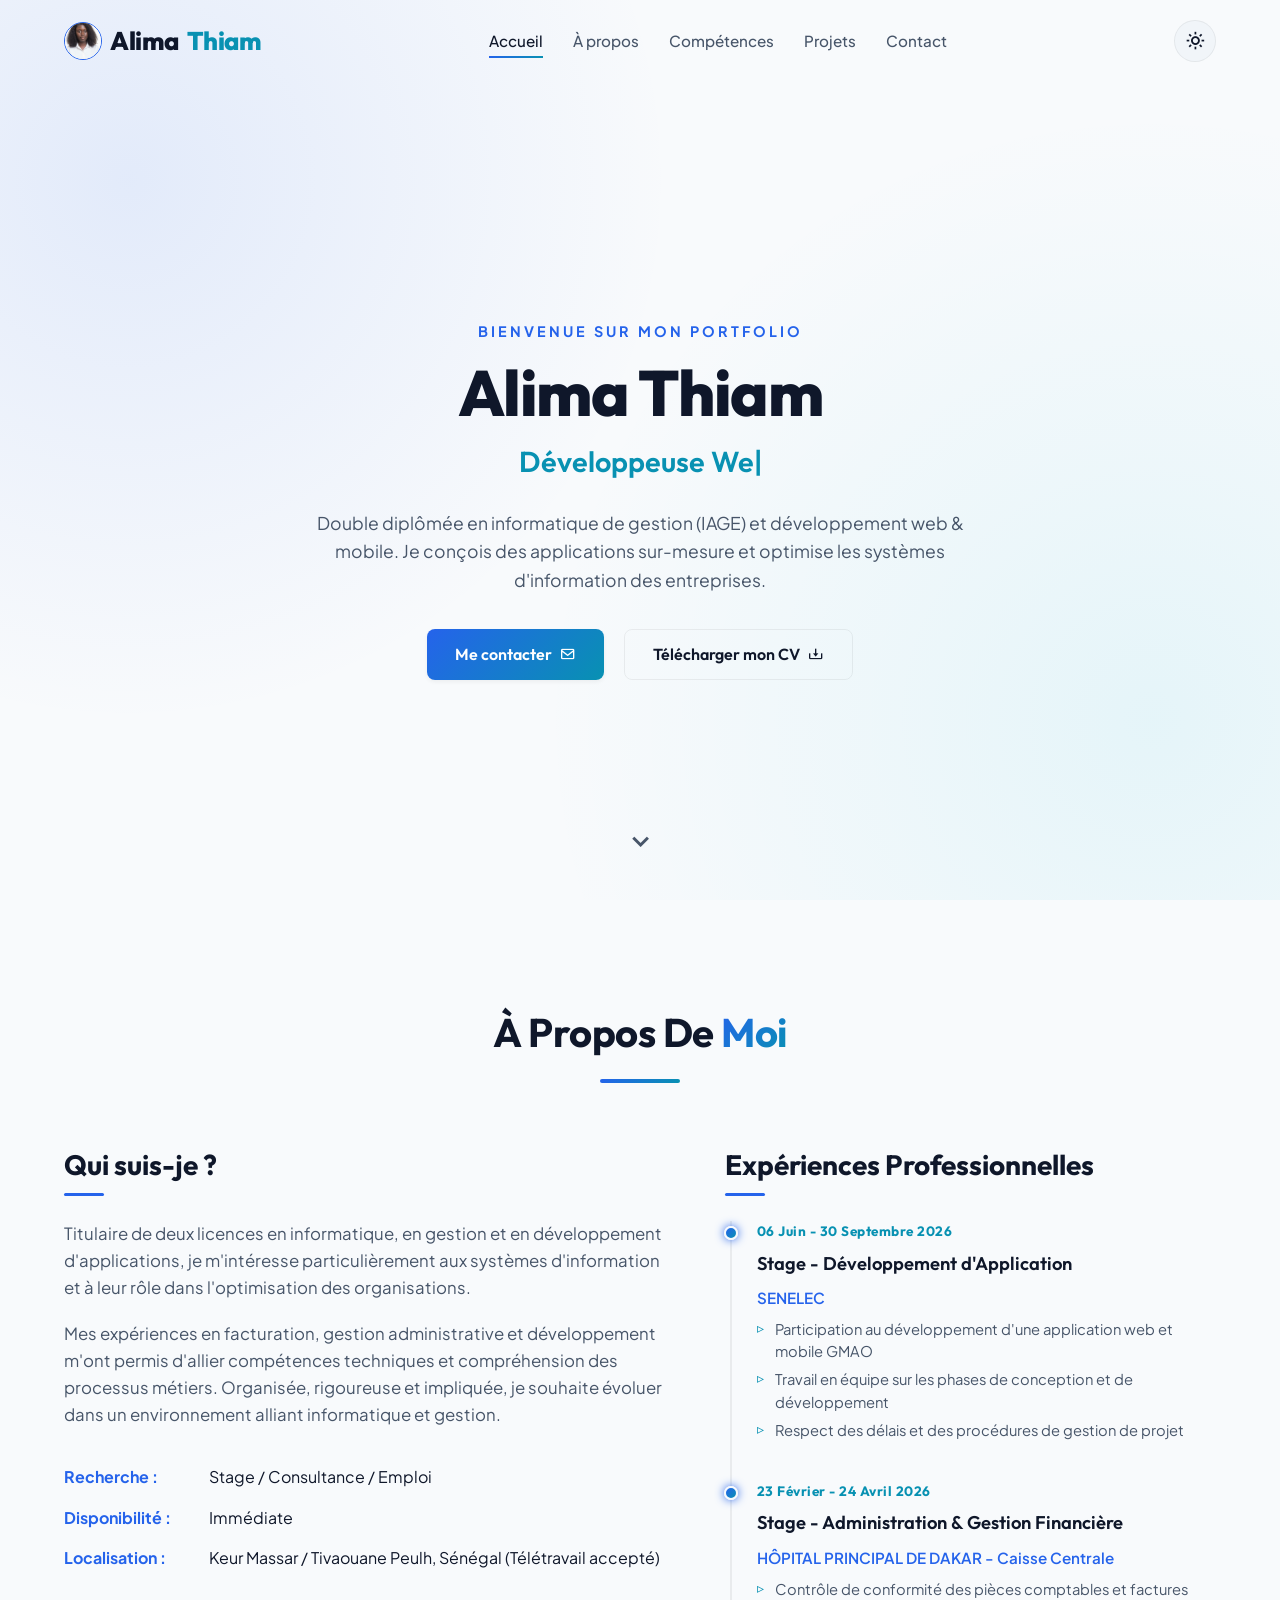
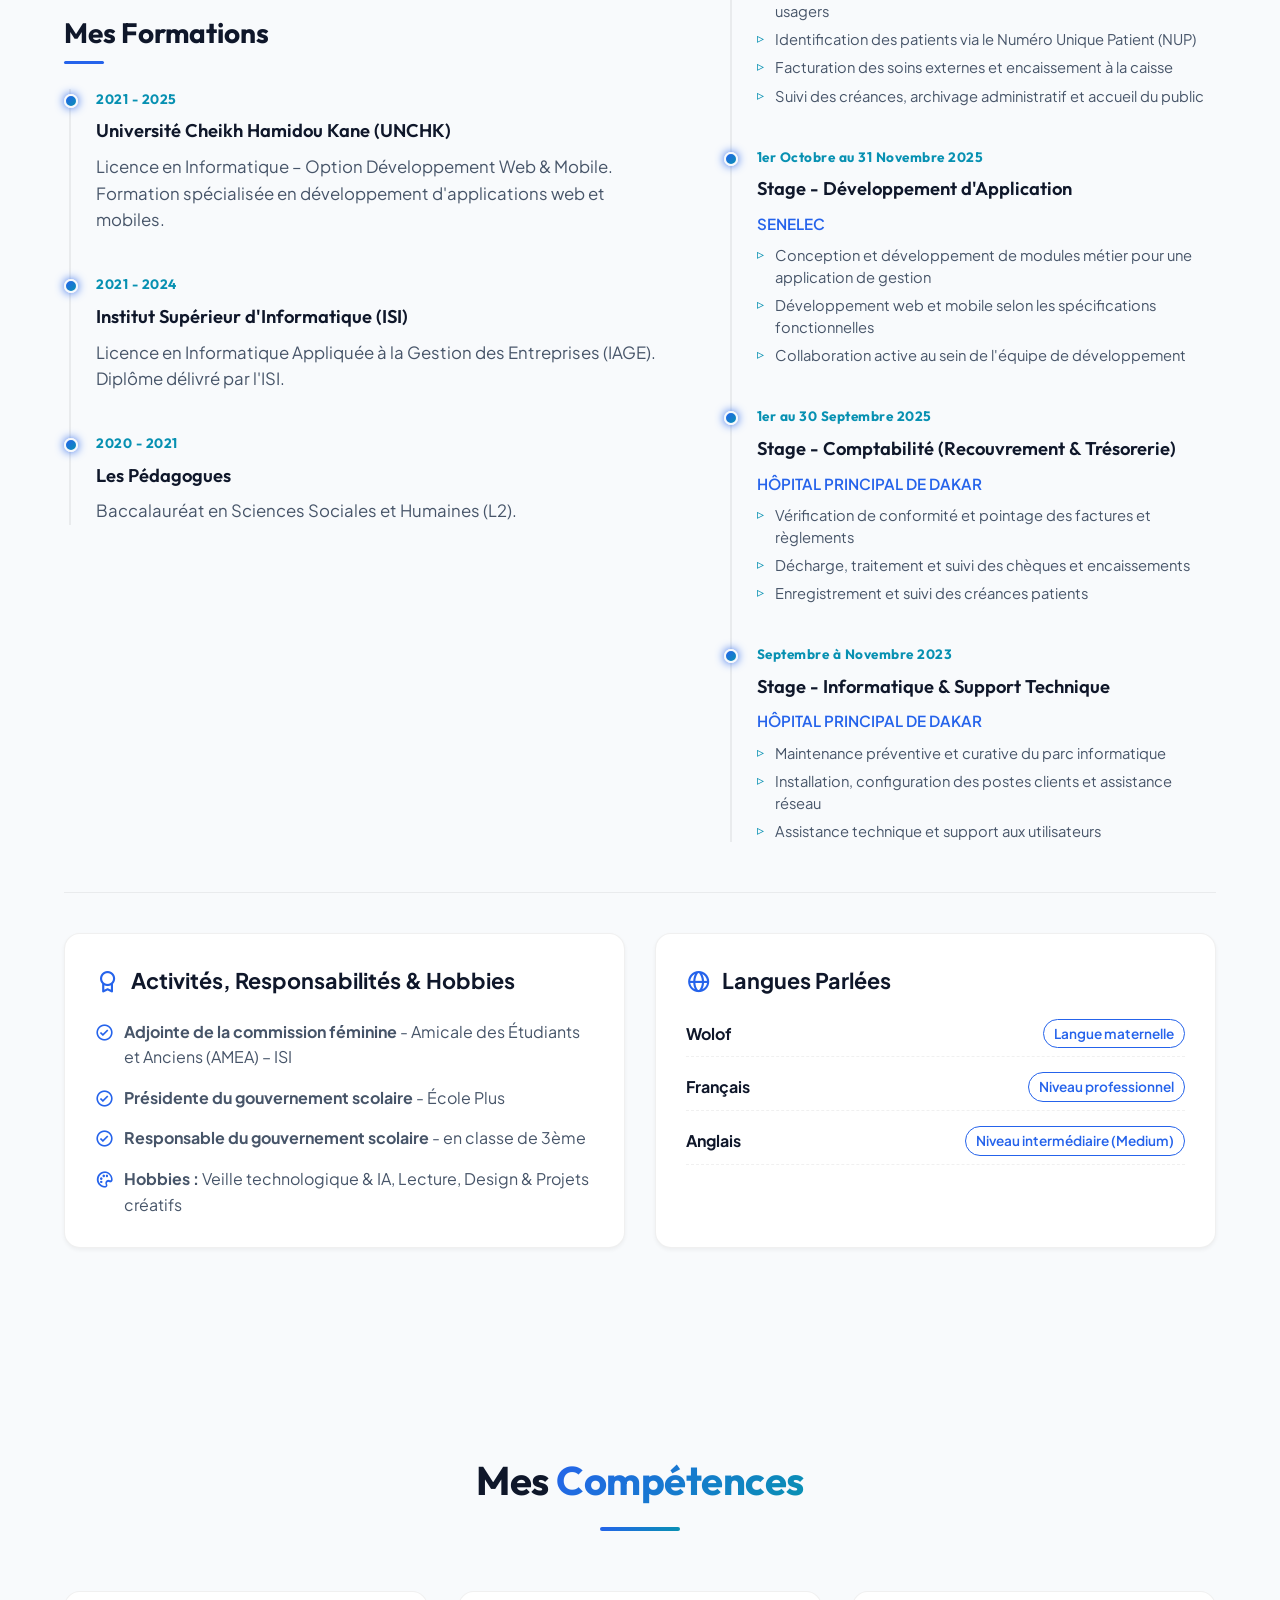
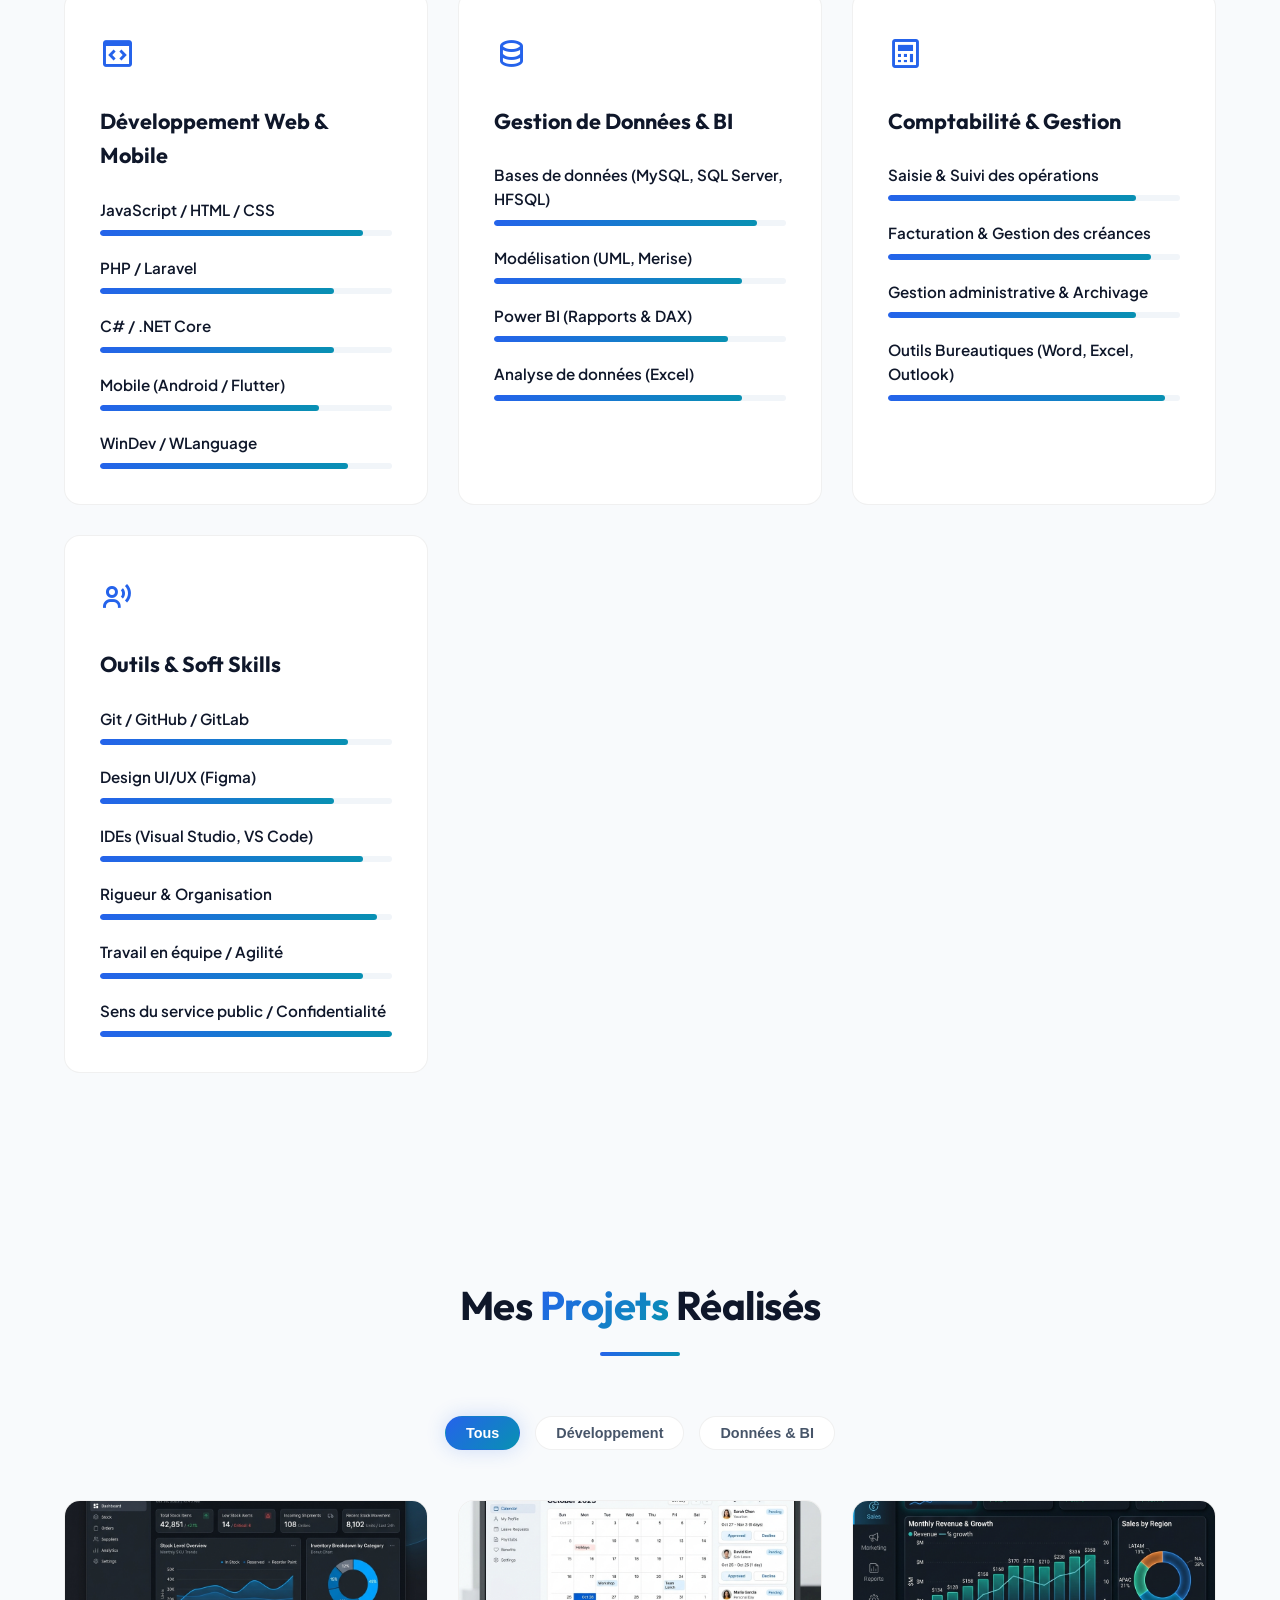
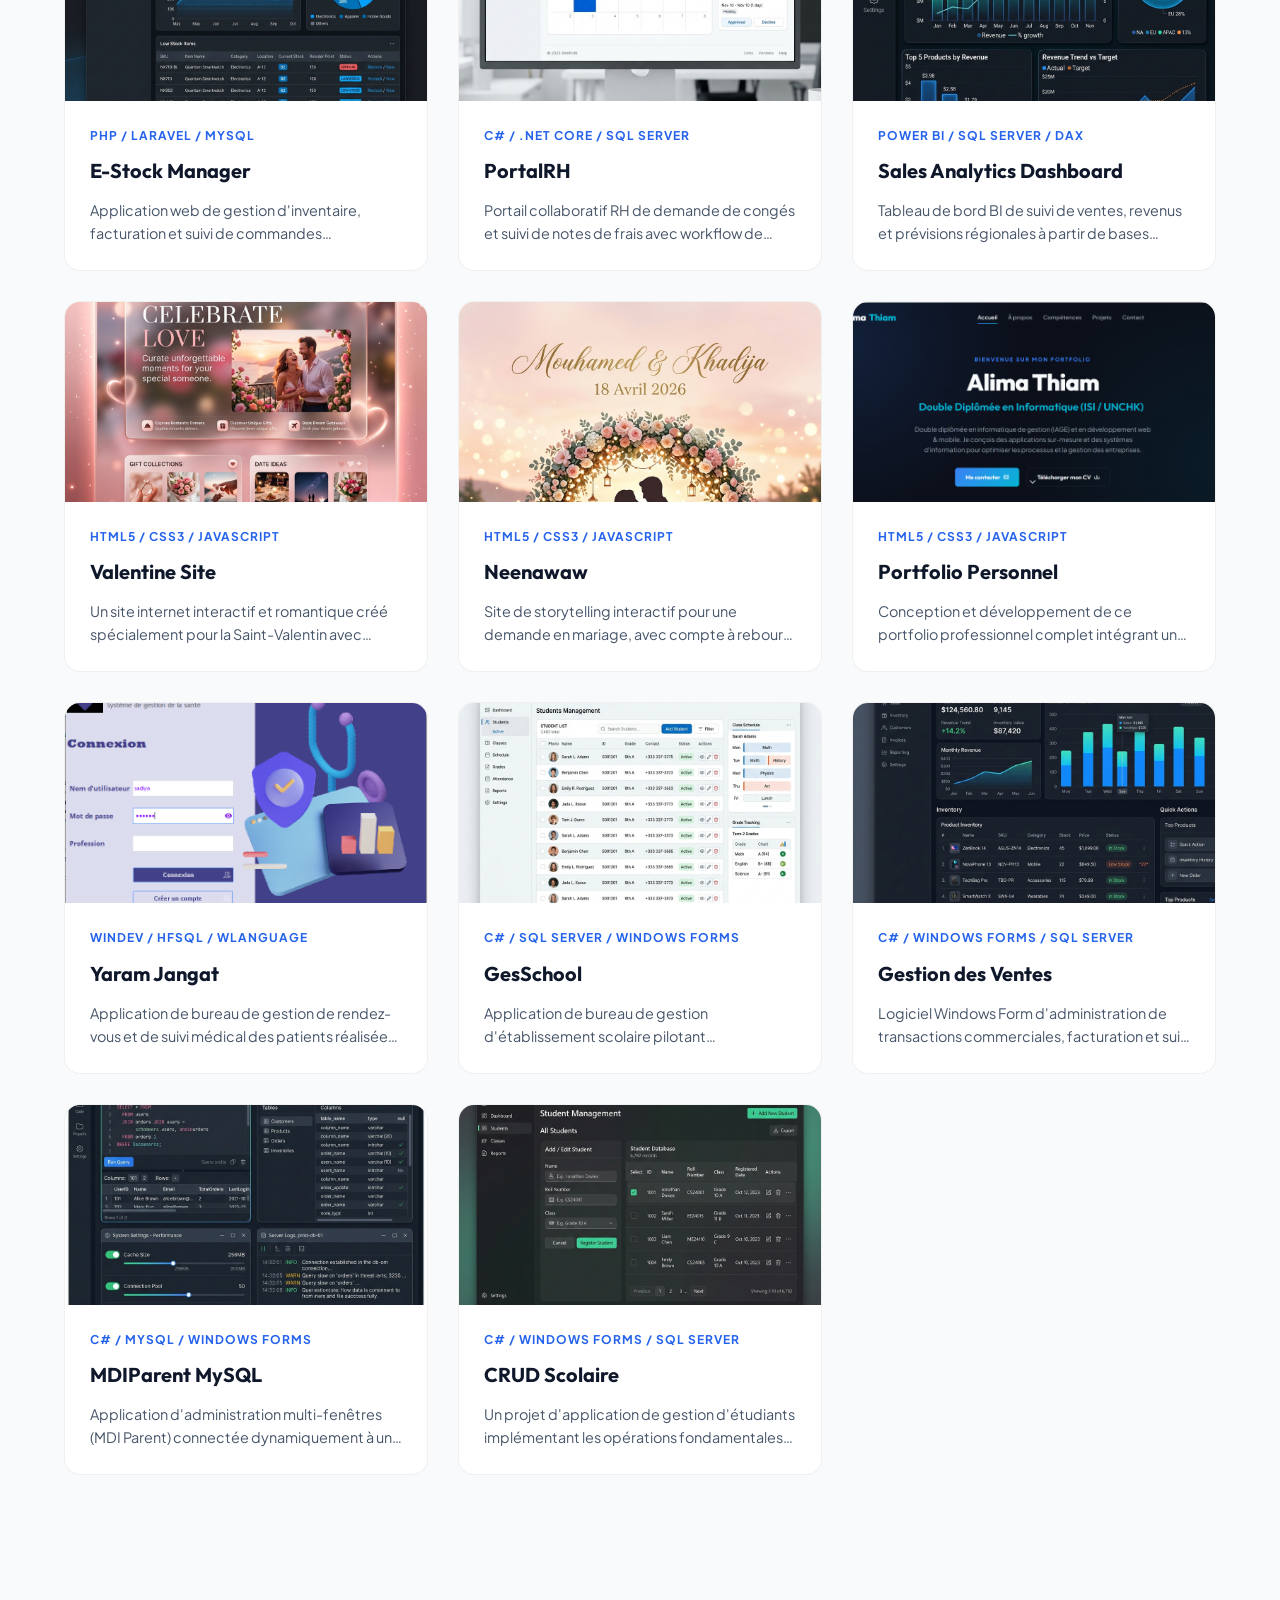
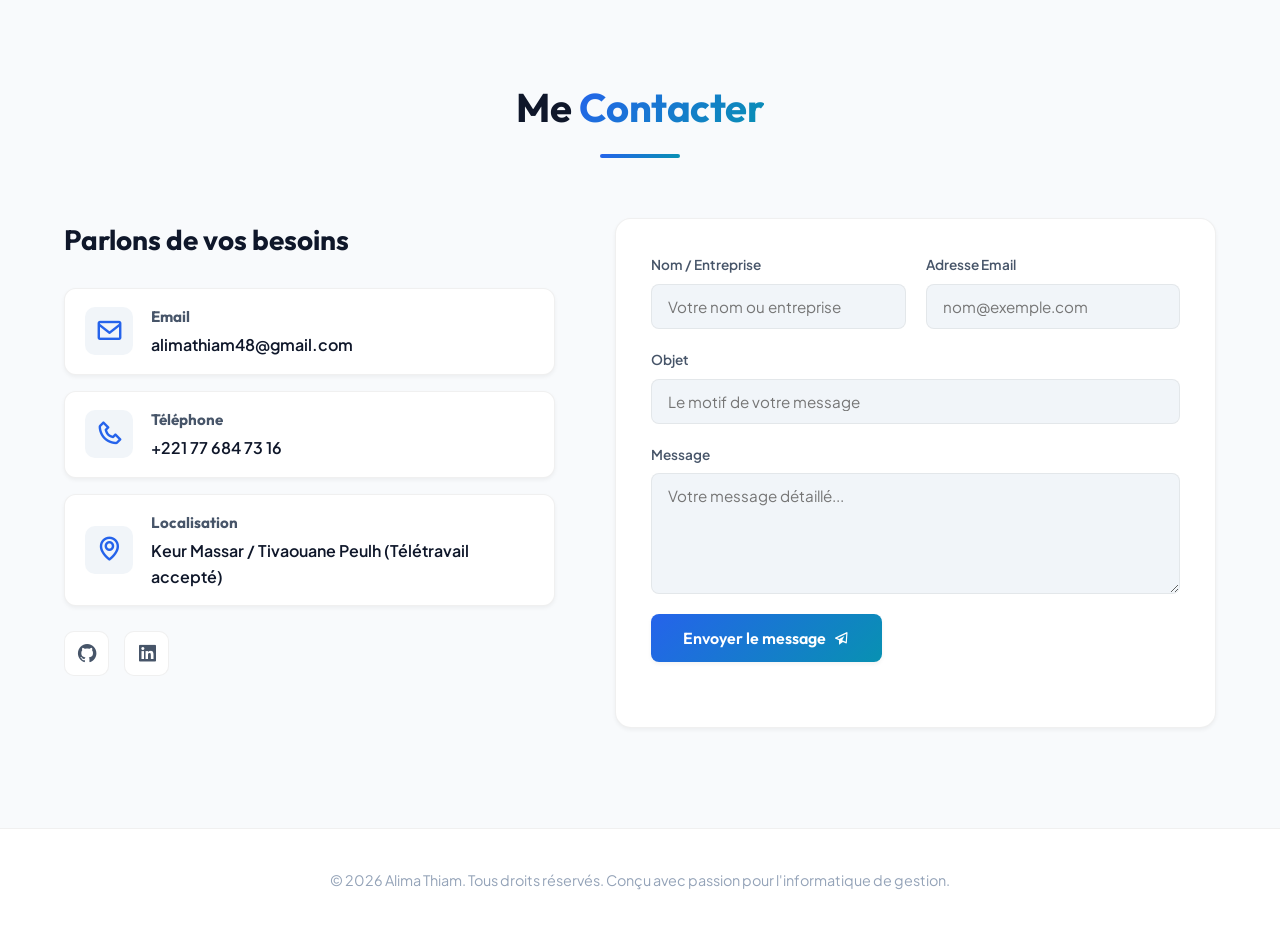
==== commit 20e0d9e1: "Portfolio: date de fin exacte du stage SENELEC (30 Septembre 2026)" ====
--- a/index.html
+++ b/index.html
@@ -143,7 +143,7 @@
                     <div class="timeline">
                         <div class="timeline-item">
                             <div class="timeline-dot"></div>
-                            <div class="timeline-date">06 Juin - Septembre 2026</div>
+                            <div class="timeline-date">06 Juin - 30 Septembre 2026</div>
                             <h4 class="timeline-title">Stage - Développement d'Application</h4>
                             <h5 class="timeline-company">SENELEC</h5>
                             <ul class="timeline-bullets">
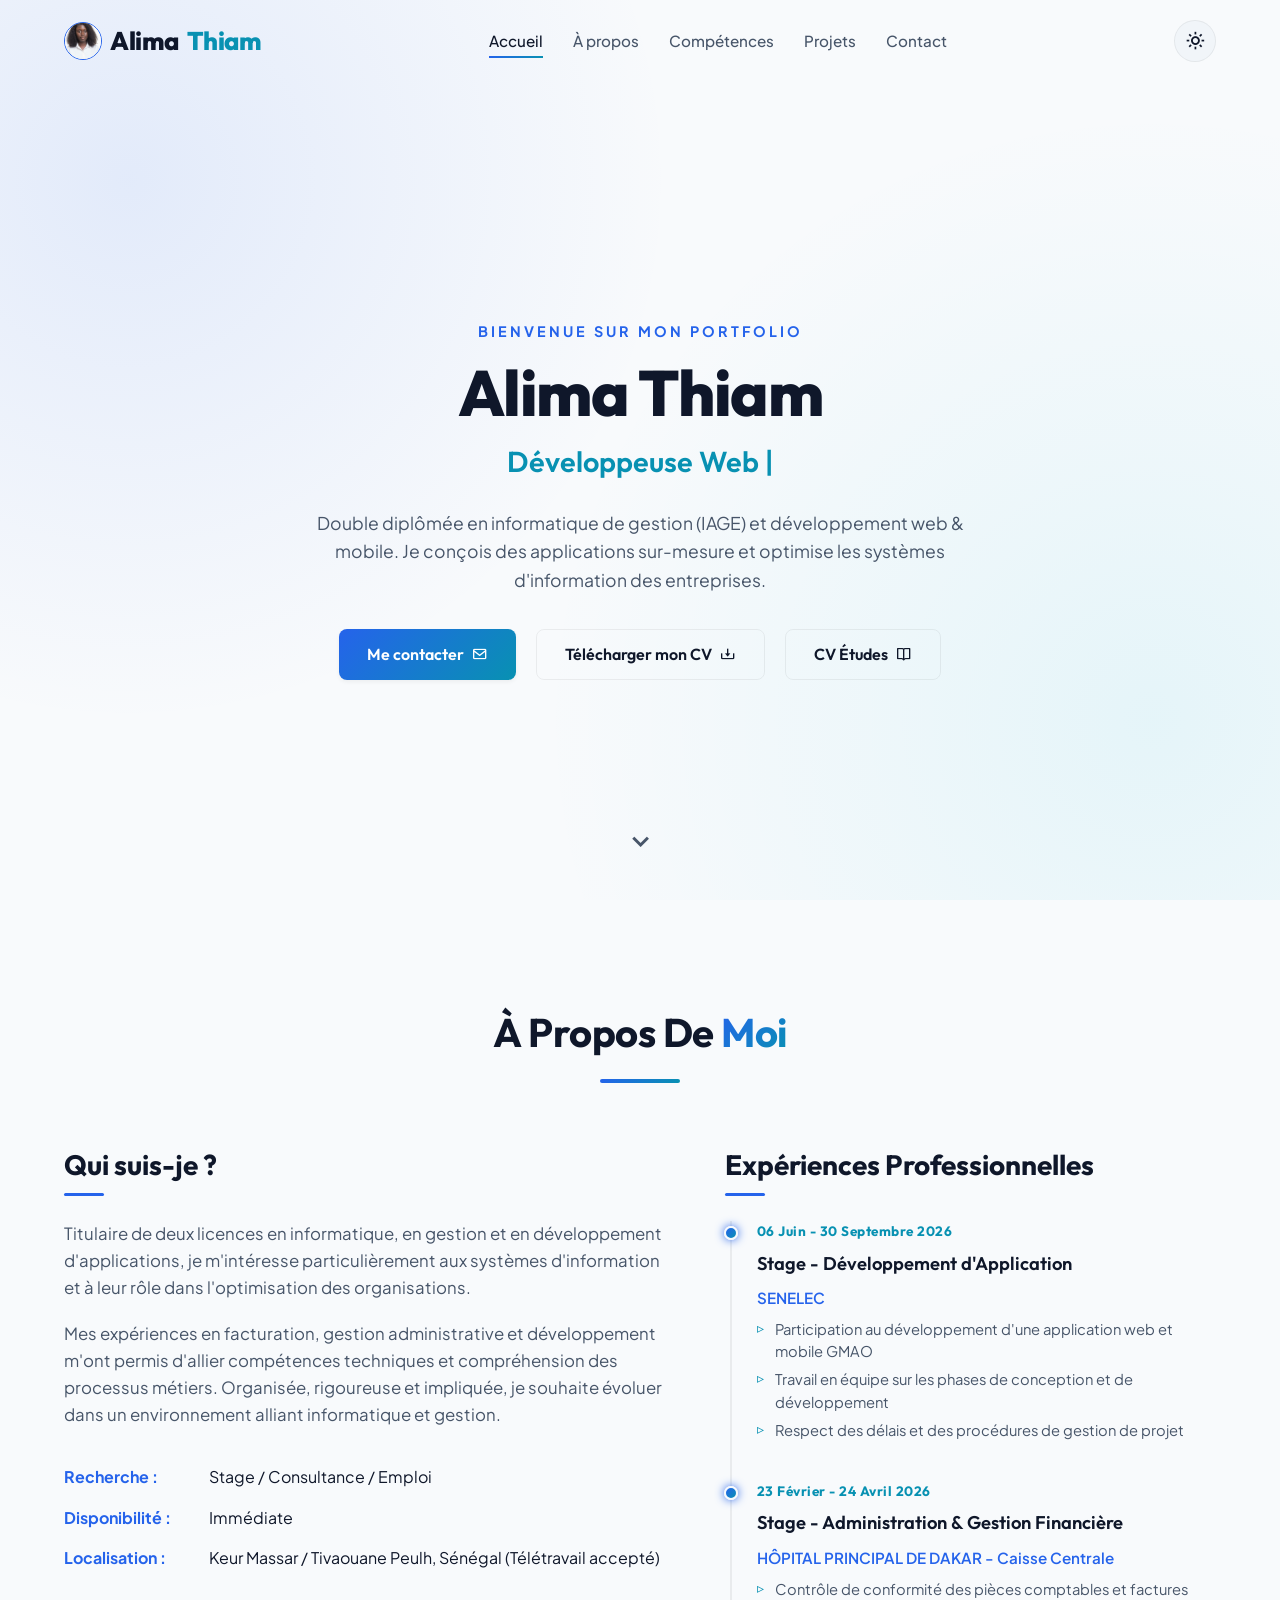
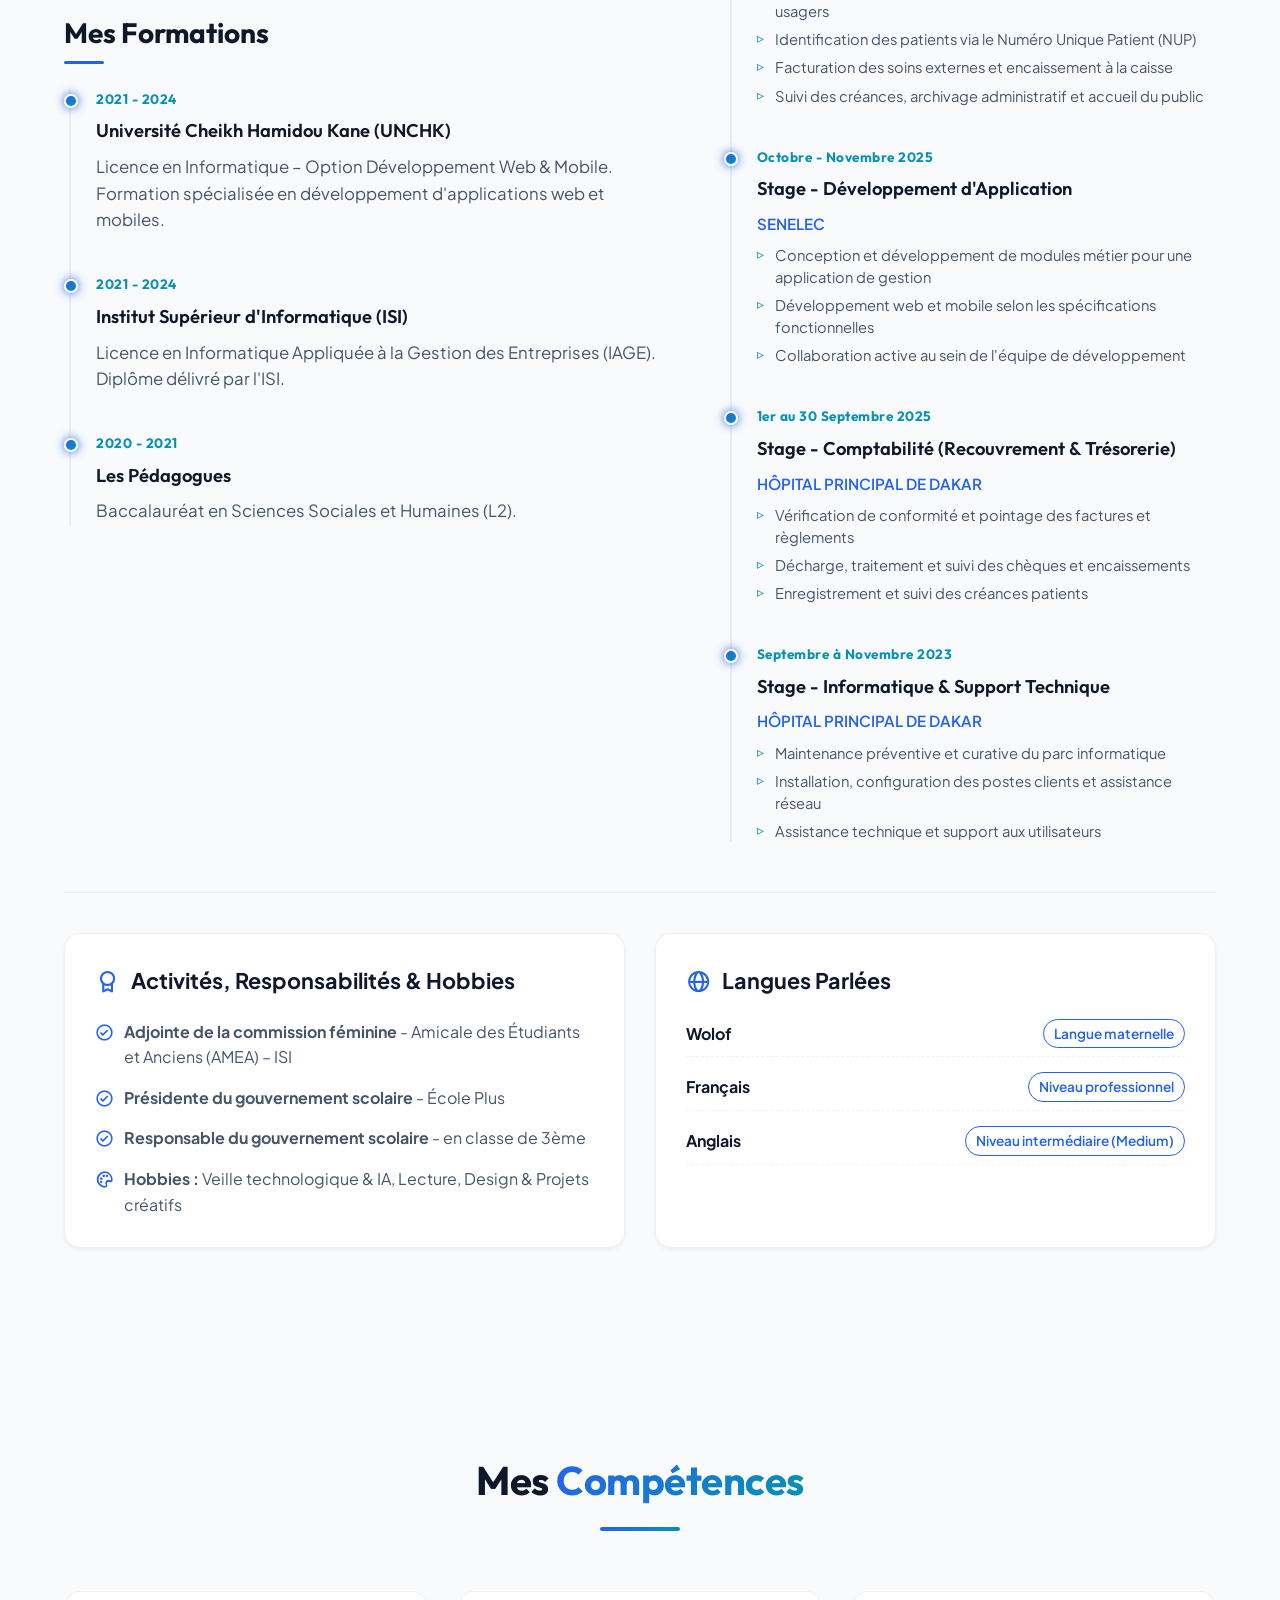
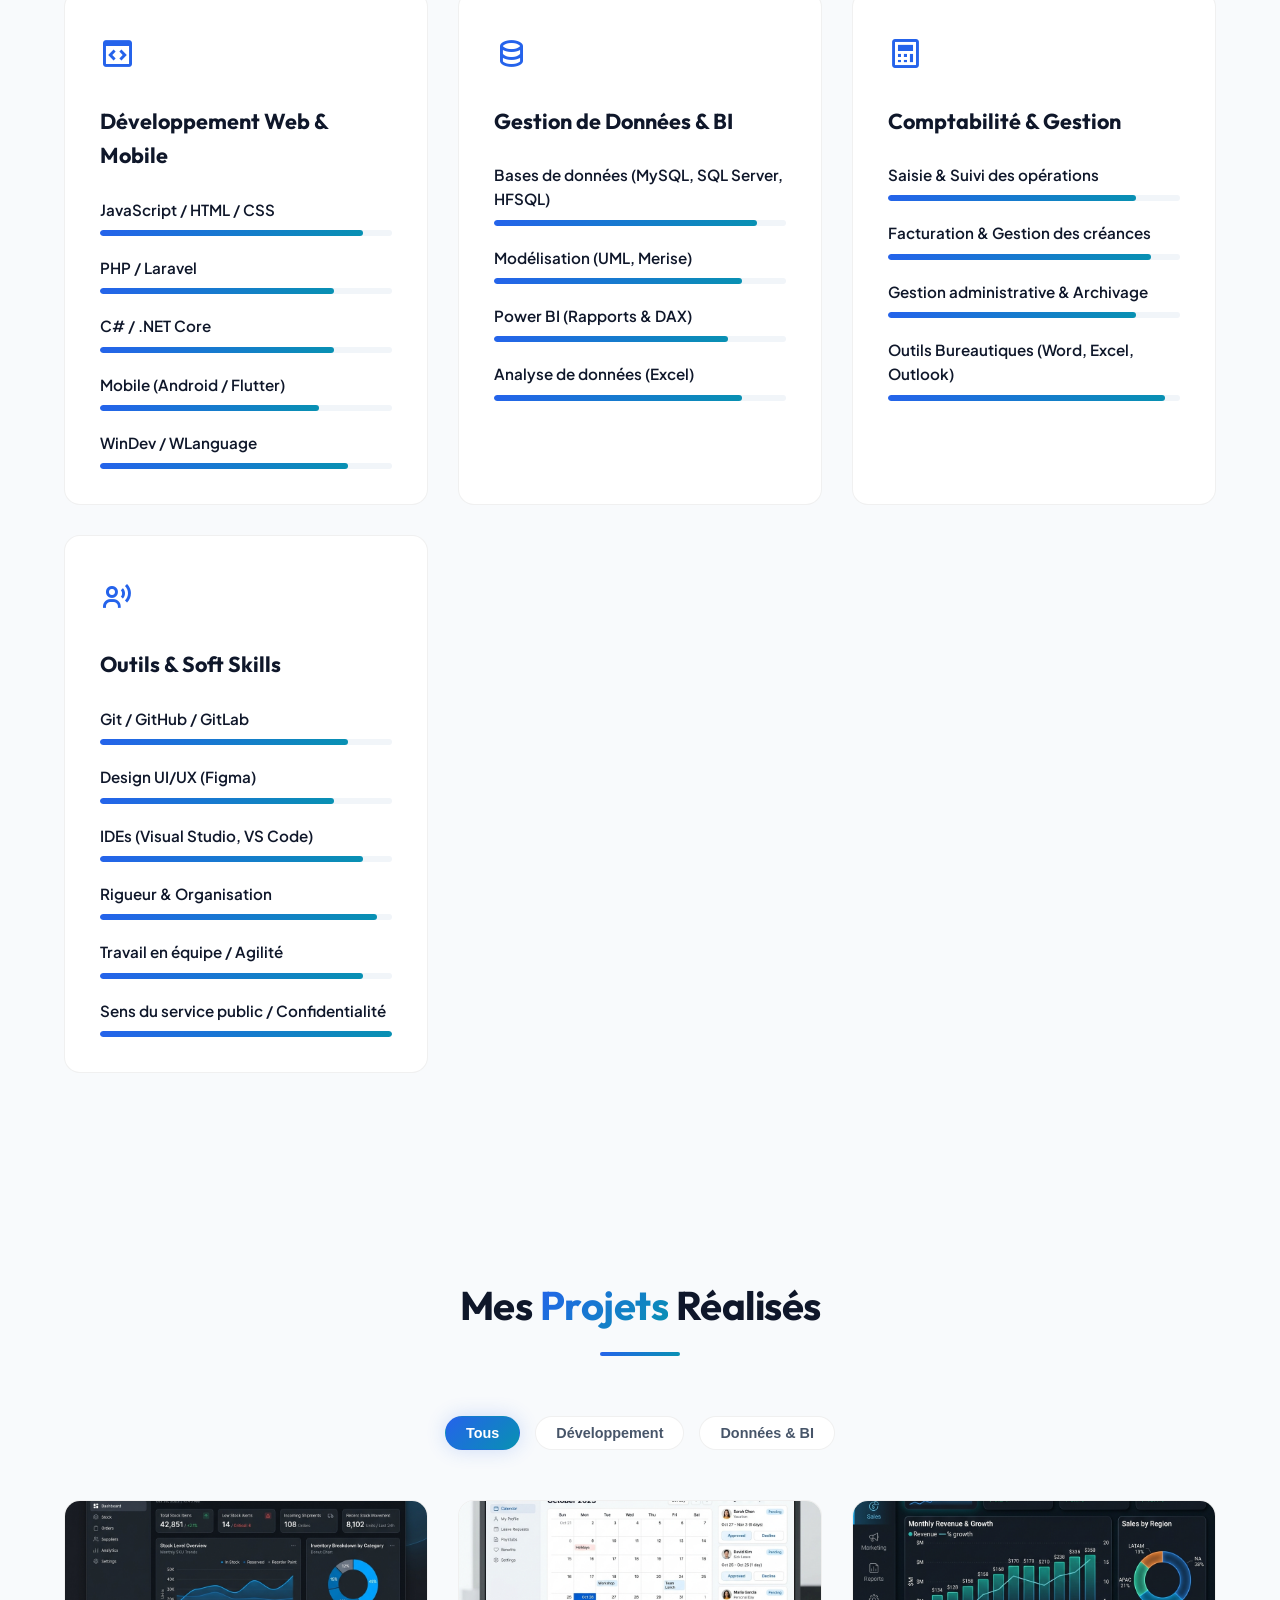
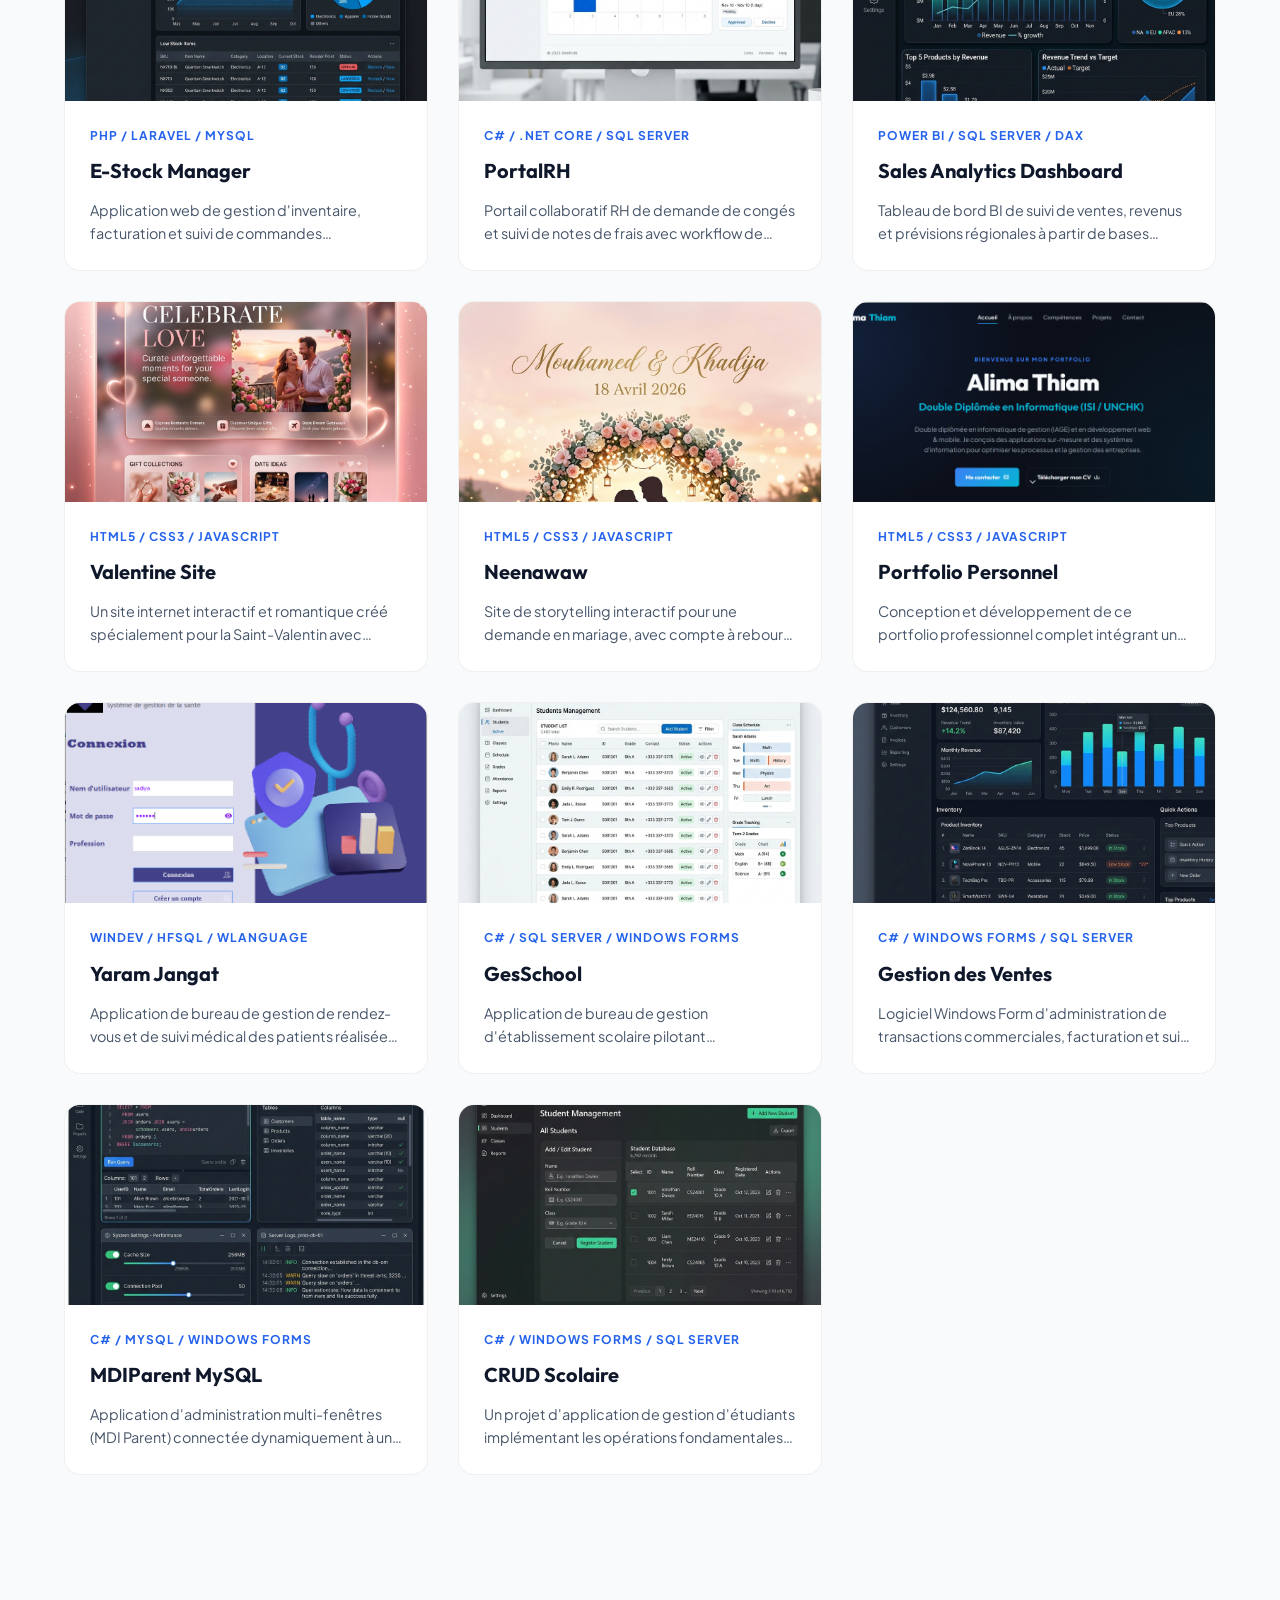
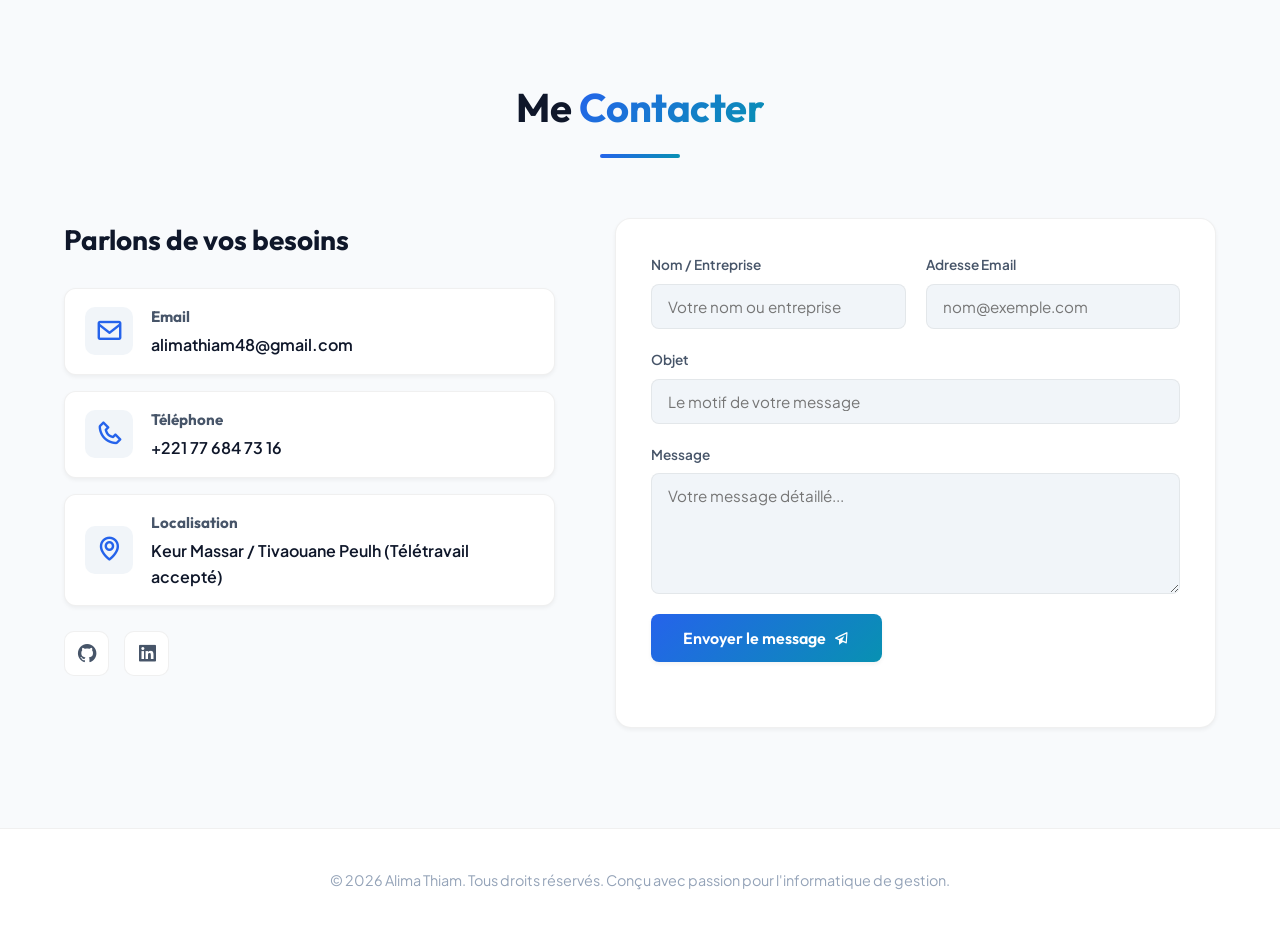
==== commit 62d34c5d: "Ajout du CV Etudes (Campus France) et corrections du portfolio - Nouveau CV d'etudes une page (HTML " ====
--- a/index.html
+++ b/index.html
@@ -73,6 +73,7 @@
                 <div class="hero-ctas">
                     <a href="#contact" class="btn btn-primary">Me contacter <i class='bx bx-envelope'></i></a>
                     <a href="CV_Mobile_Alima_Thiam.html" target="_blank" class="btn btn-secondary" id="cv-download">Télécharger mon CV <i class='bx bx-download'></i></a>
+                    <a href="CV_Etudes_Alima_Thiam.html" target="_blank" class="btn btn-secondary" id="cv-etudes">CV Études <i class='bx bx-book-open'></i></a>
                 </div>
             </div>
             
@@ -119,7 +120,7 @@
                     <div class="timeline">
                         <div class="timeline-item">
                             <div class="timeline-dot"></div>
-                            <div class="timeline-date">2021 - 2025</div>
+                            <div class="timeline-date">2021 - 2024</div>
                             <h4 class="timeline-title">Université Cheikh Hamidou Kane (UNCHK)</h4>
                             <p class="timeline-desc">Licence en Informatique – Option Développement Web & Mobile. Formation spécialisée en développement d'applications web et mobiles.</p>
                         </div>
@@ -166,7 +167,7 @@
                         </div>
                         <div class="timeline-item">
                             <div class="timeline-dot"></div>
-                            <div class="timeline-date">1er Octobre au 31 Novembre 2025</div>
+                            <div class="timeline-date">Octobre - Novembre 2025</div>
                             <h4 class="timeline-title">Stage - Développement d'Application</h4>
                             <h5 class="timeline-company">SENELEC</h5>
                             <ul class="timeline-bullets">
--- a/style.css
+++ b/style.css
@@ -392,6 +392,7 @@
 
 .hero-ctas {
     display: flex;
+    flex-wrap: wrap;
     gap: 20px;
 }
 
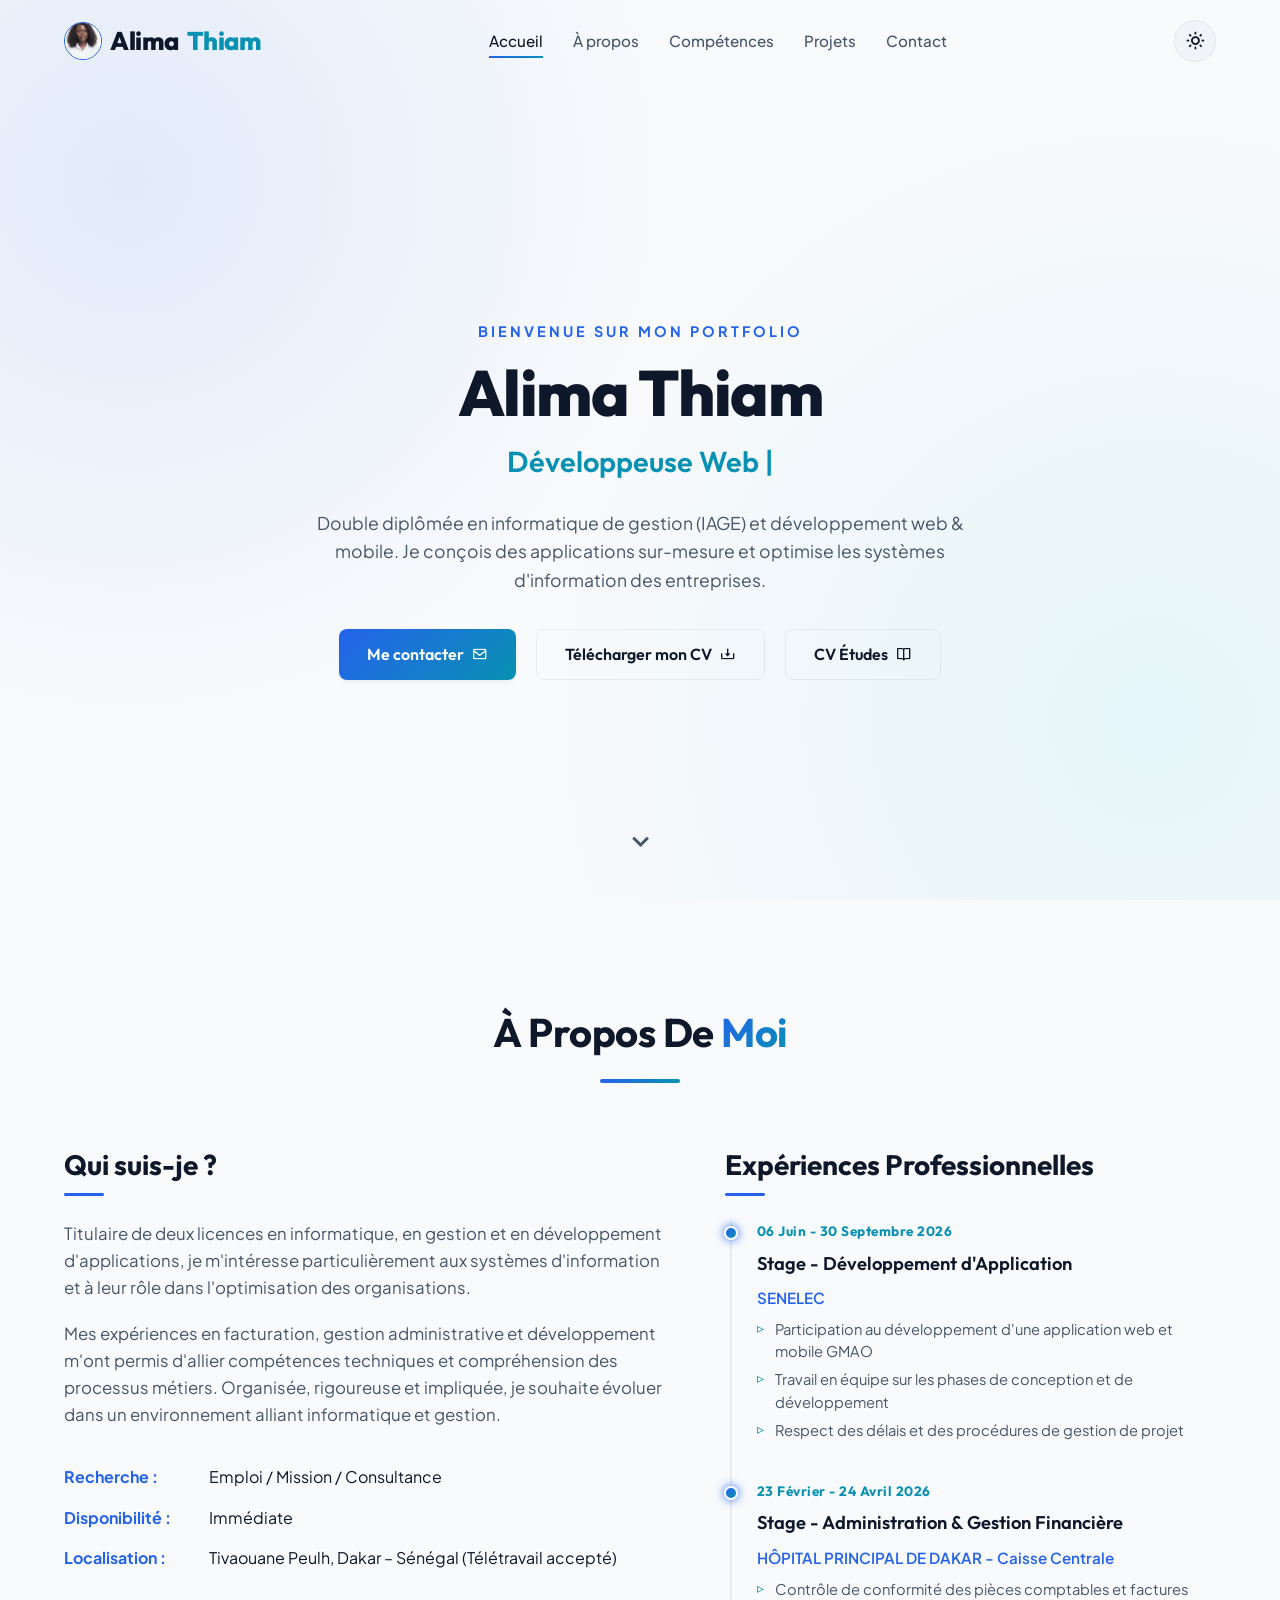
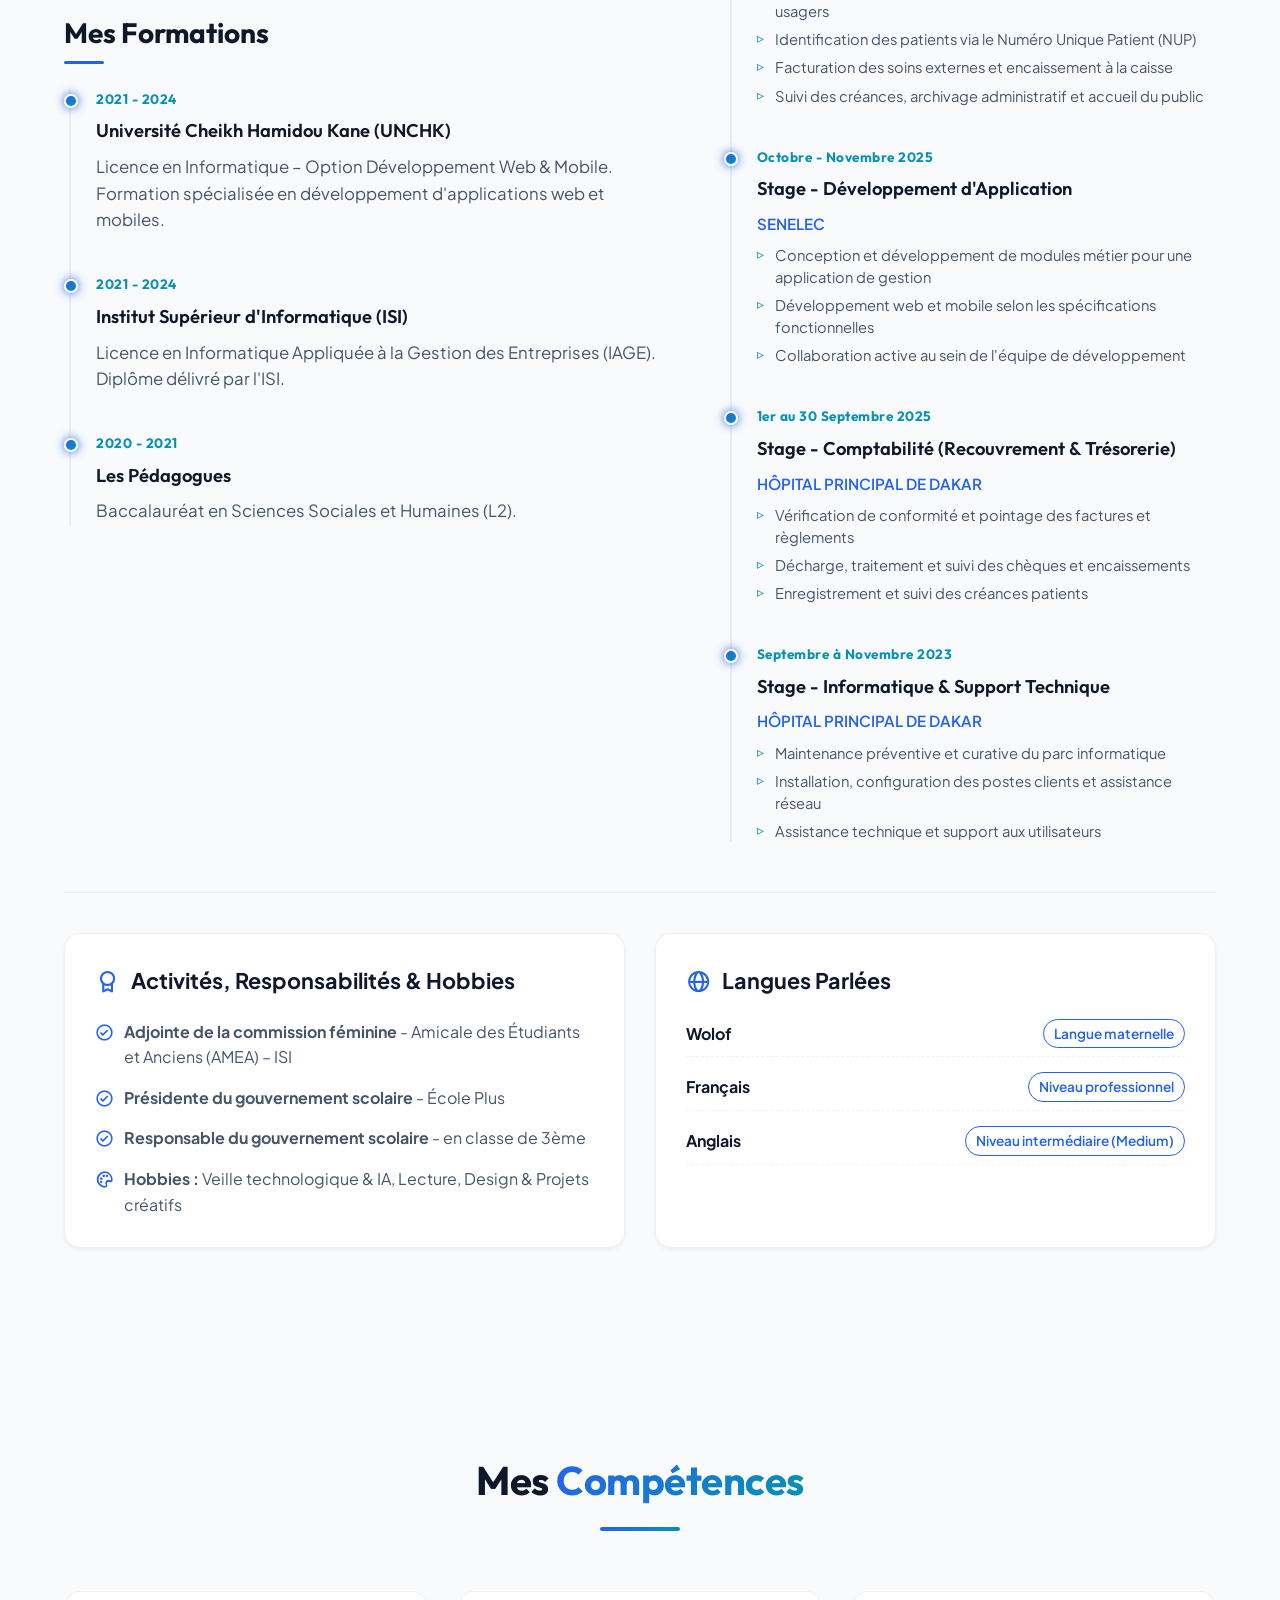
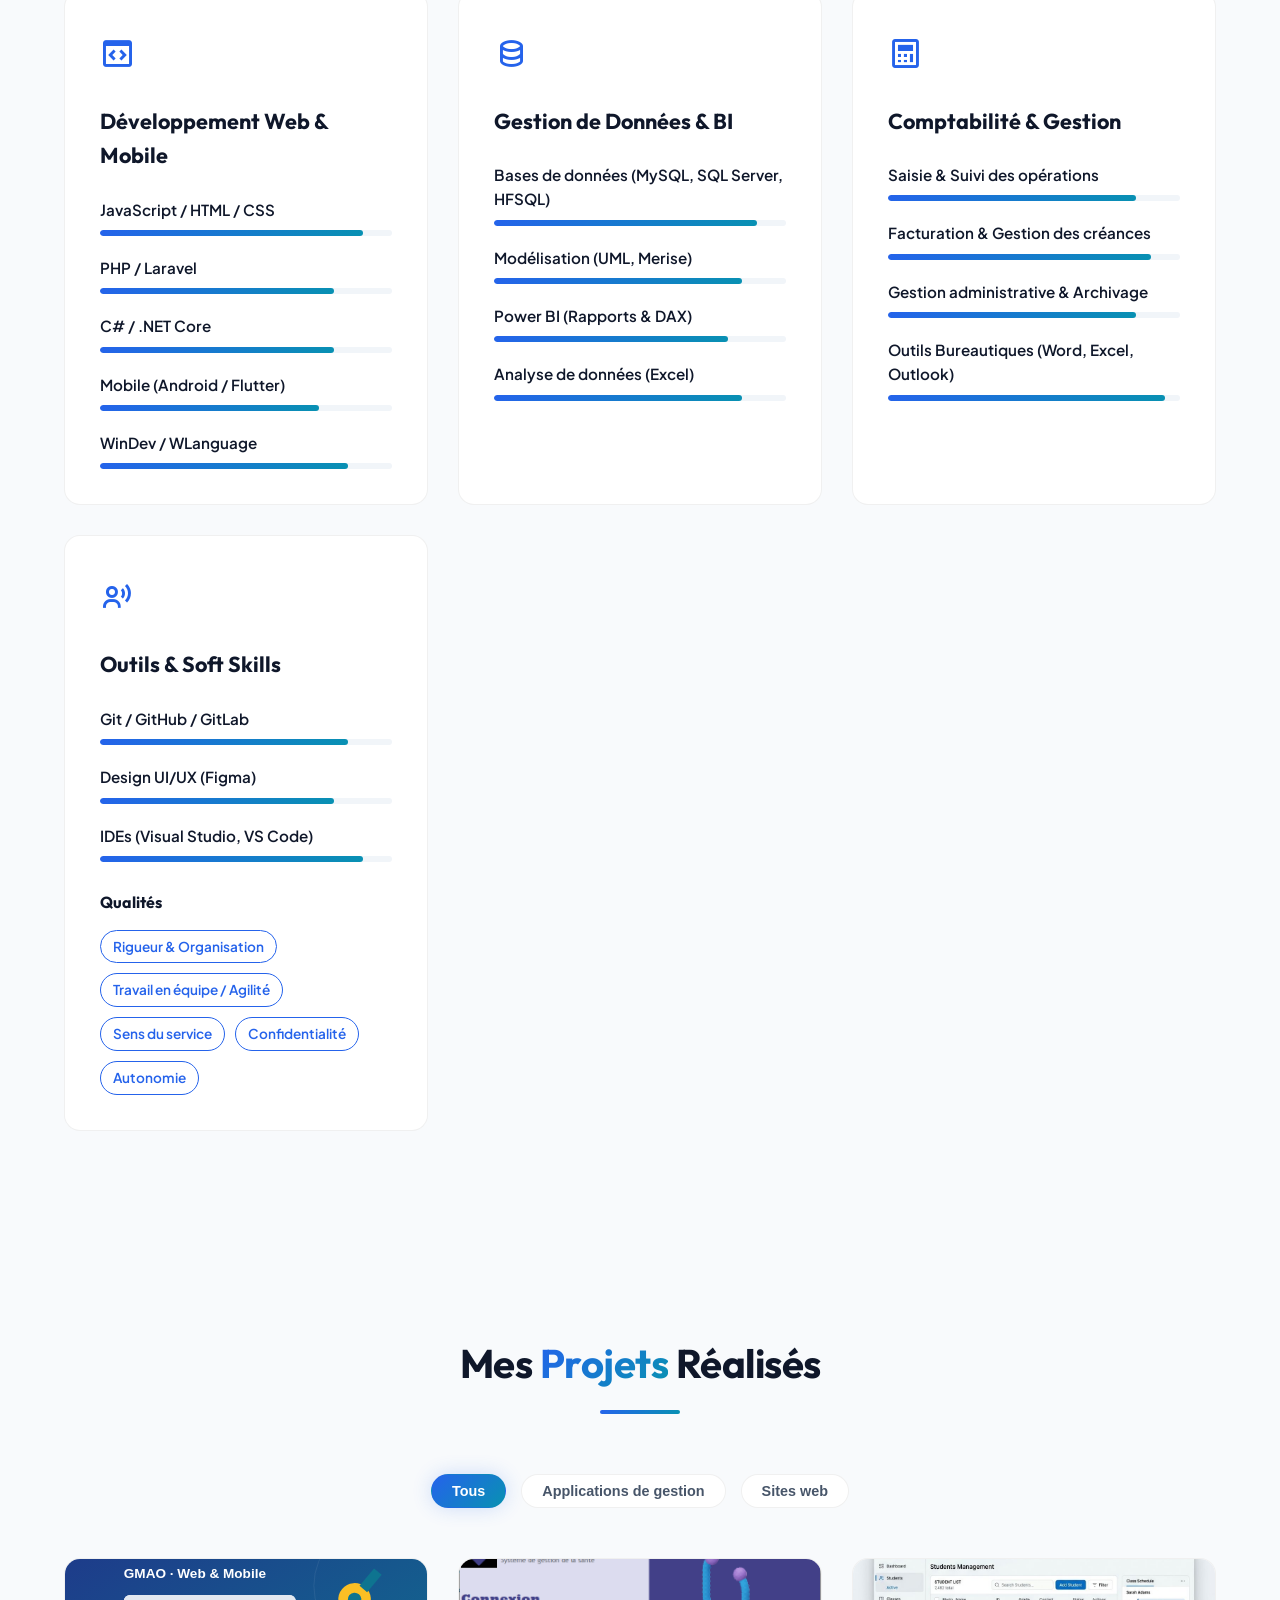
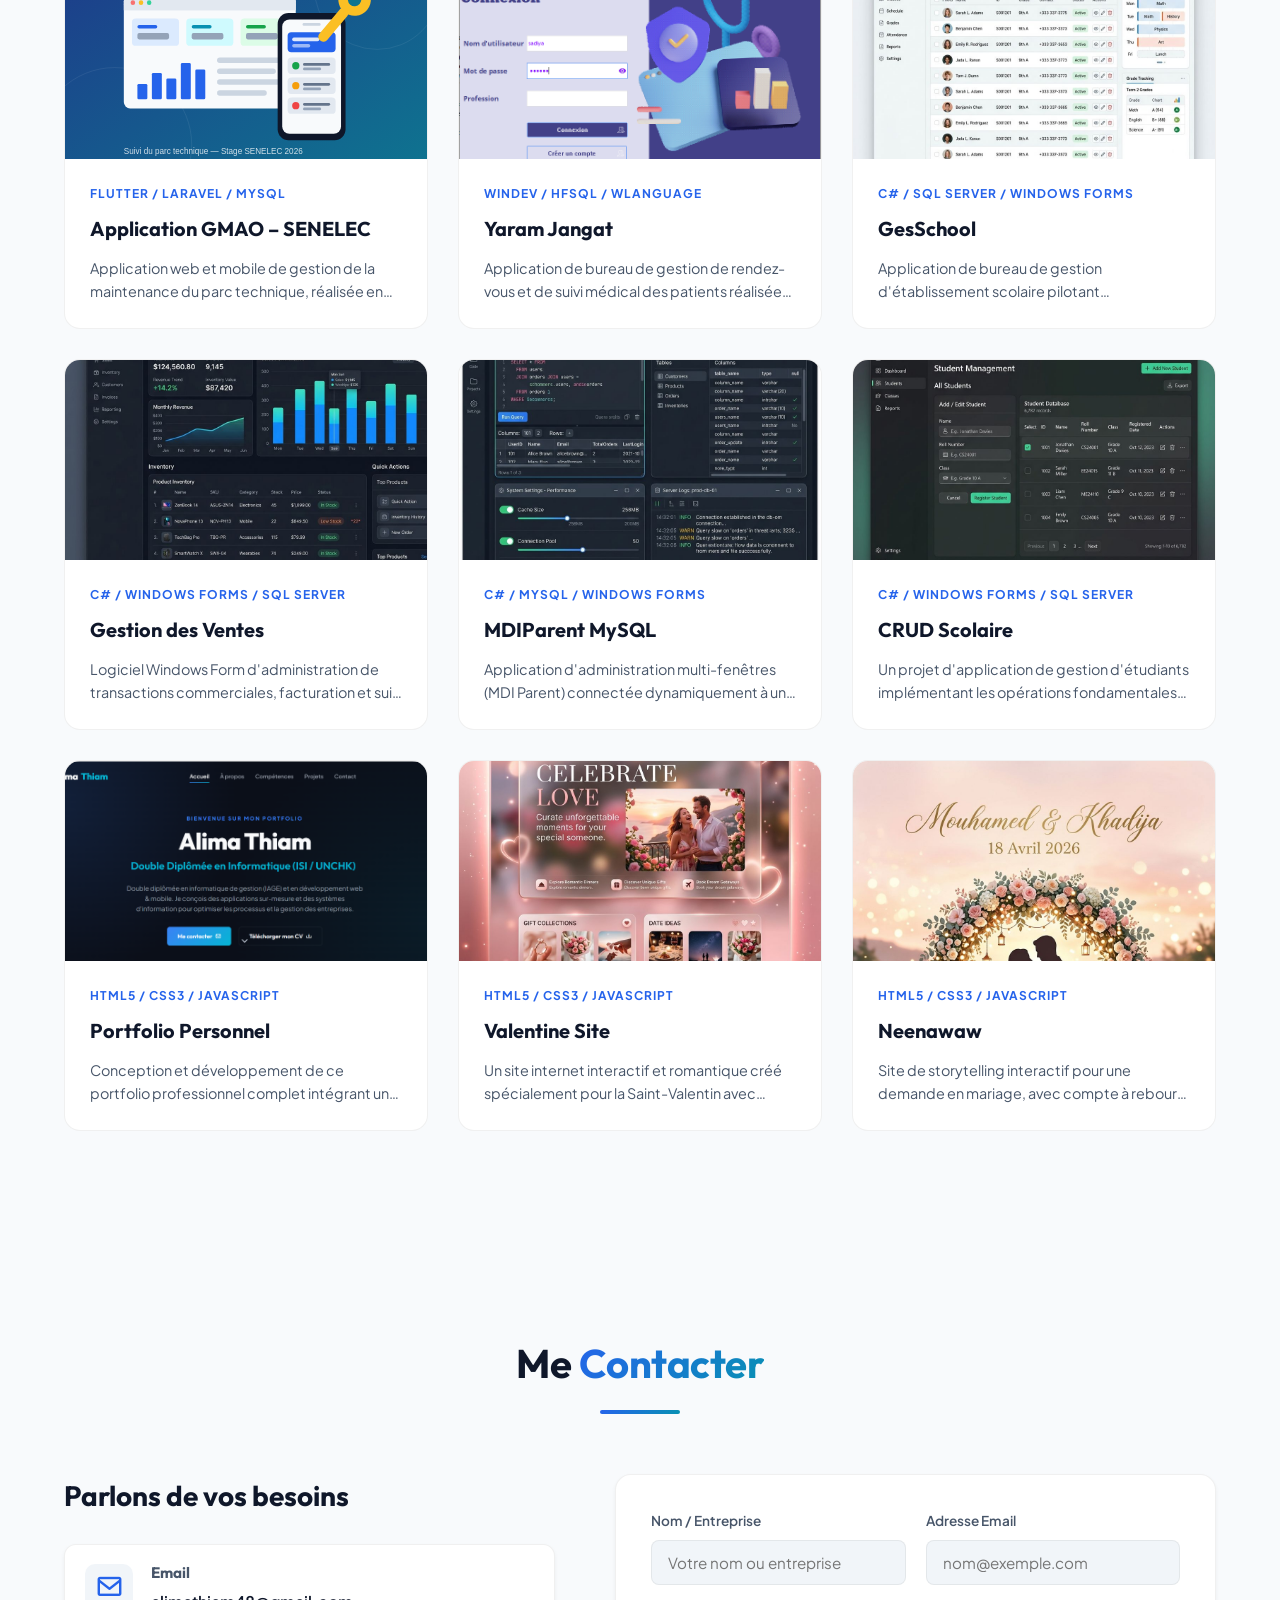
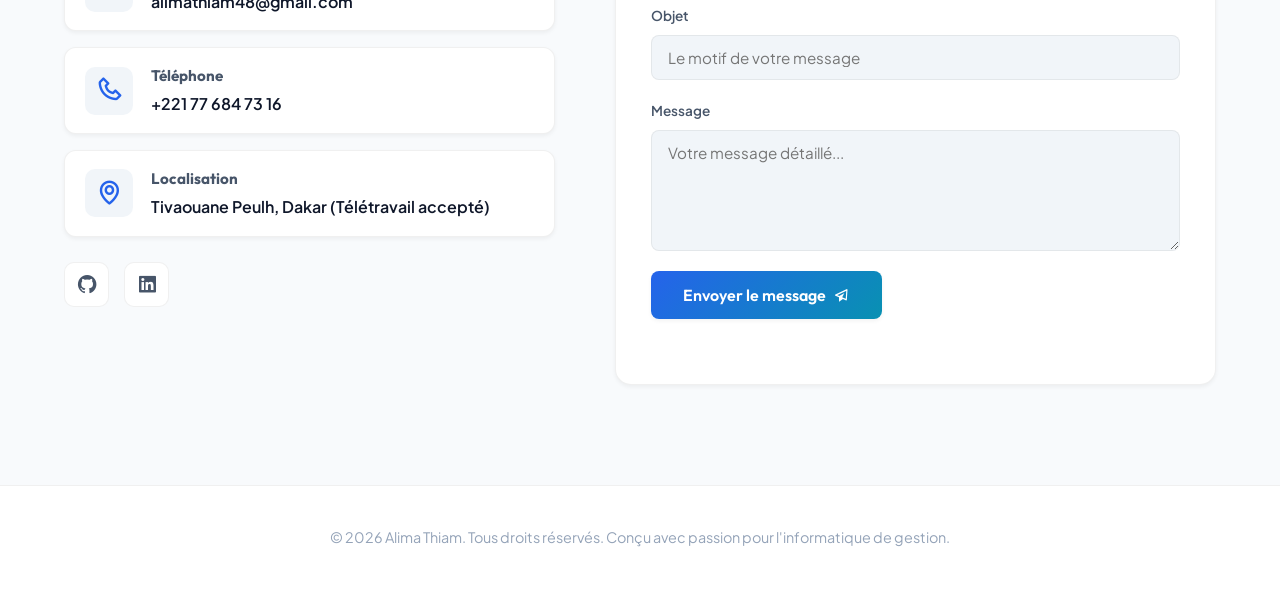
==== commit 49a47ee0: "Portfolio: retrait des projets fictifs, ajout du projet GMAO SENELEC et corrections - Suppression de" ====
--- a/index.html
+++ b/index.html
@@ -10,7 +10,10 @@
     <meta property="og:title" content="Alima Thiam | Portfolio Informatique de Gestion">
     <meta property="og:description" content="Portfolio professionnel de Alima Thiam. Double diplômée en IAGE et Développement Web & Mobile.">
     <meta property="og:type" content="website">
-    <meta property="og:image" content="assets/profile.jpg">
+    <meta property="og:url" content="https://alimathiam.github.io/portfolio-alima-thiam/">
+    <meta property="og:image" content="https://alimathiam.github.io/portfolio-alima-thiam/assets/profile.jpg">
+    <meta property="og:locale" content="fr_FR">
+    <meta name="twitter:card" content="summary">
     
     <!-- Polices Google Fonts -->
     <link rel="preconnect" href="https://fonts.googleapis.com">
@@ -104,7 +107,7 @@
                     <div class="personal-details">
                         <div class="detail-item">
                             <span class="detail-label">Recherche :</span>
-                            <span class="detail-val">Stage / Consultance / Emploi</span>
+                            <span class="detail-val">Emploi / Mission / Consultance</span>
                         </div>
                         <div class="detail-item">
                             <span class="detail-label">Disponibilité :</span>
@@ -112,7 +115,7 @@
                         </div>
                         <div class="detail-item">
                             <span class="detail-label">Localisation :</span>
-                            <span class="detail-val">Keur Massar / Tivaouane Peulh, Sénégal (Télétravail accepté)</span>
+                            <span class="detail-val">Tivaouane Peulh, Dakar – Sénégal (Télétravail accepté)</span>
                         </div>
                     </div>
                     
@@ -354,19 +357,15 @@
                             <span class="skill-name">IDEs (Visual Studio, VS Code)</span>
                             <div class="skill-bar"><div class="skill-progress" style="width: 90%"></div></div>
                         </li>
-                        <li>
-                            <span class="skill-name">Rigueur & Organisation</span>
-                            <div class="skill-bar"><div class="skill-progress" style="width: 95%"></div></div>
-                        </li>
-                        <li>
-                            <span class="skill-name">Travail en équipe / Agilité</span>
-                            <div class="skill-bar"><div class="skill-progress" style="width: 90%"></div></div>
-                        </li>
-                        <li>
-                            <span class="skill-name">Sens du service public / Confidentialité</span>
-                            <div class="skill-bar"><div class="skill-progress" style="width: 100%"></div></div>
-                        </li>
                     </ul>
+                    <h4 class="soft-skills-title">Qualités</h4>
+                    <div class="soft-skills-tags">
+                        <span class="soft-skill-tag">Rigueur & Organisation</span>
+                        <span class="soft-skill-tag">Travail en équipe / Agilité</span>
+                        <span class="soft-skill-tag">Sens du service</span>
+                        <span class="soft-skill-tag">Confidentialité</span>
+                        <span class="soft-skill-tag">Autonomie</span>
+                    </div>
                 </div>
             </div>
         </div>
@@ -381,62 +380,114 @@
             <!-- Boutons de filtrage -->
             <div class="project-filters">
                 <button class="filter-btn active" data-filter="all">Tous</button>
-                <button class="filter-btn" data-filter="dev">Développement</button>
-                <button class="filter-btn" data-filter="data">Données & BI</button>
+                <button class="filter-btn" data-filter="gestion">Applications de gestion</button>
+                <button class="filter-btn" data-filter="web">Sites web</button>
             </div>
             
             <!-- Grille de Projets -->
             <div class="projects-grid">
                 
-                <!-- Projet 1 -->
-                <div class="project-card" data-category="dev" data-project-id="1">
-                    <div class="project-img-container">
-                        <img src="assets/project1.jpg" alt="E-Stock Manager" class="project-img">
-                        <div class="project-overlay">
-                            <span class="view-details-btn">Voir les détails <i class='bx bx-plus-circle'></i></span>
-                        </div>
-                    </div>
-                    <div class="project-info">
-                        <span class="project-tag">PHP / Laravel / MySQL</span>
-                        <h3>E-Stock Manager</h3>
-                        <p>Application web de gestion d'inventaire, facturation et suivi de commandes fournisseurs pour une PME...</p>
-                    </div>
-                </div>
-                
-                <!-- Projet 2 -->
-                <div class="project-card" data-category="dev" data-project-id="2">
-                    <div class="project-img-container">
-                        <img src="assets/project2.jpg" alt="PortalRH" class="project-img">
-                        <div class="project-overlay">
-                            <span class="view-details-btn">Voir les détails <i class='bx bx-plus-circle'></i></span>
-                        </div>
-                    </div>
-                    <div class="project-info">
-                        <span class="project-tag">C# / .NET Core / SQL Server</span>
-                        <h3>PortalRH</h3>
-                        <p>Portail collaboratif RH de demande de congés et suivi de notes de frais avec workflow de validation...</p>
-                    </div>
-                </div>
-                
-                <!-- Projet 3 -->
-                <div class="project-card" data-category="data" data-project-id="3">
-                    <div class="project-img-container">
-                        <img src="assets/project3.jpg" alt="Dashboard BI Ventes" class="project-img">
-                        <div class="project-overlay">
-                            <span class="view-details-btn">Voir les détails <i class='bx bx-plus-circle'></i></span>
-                        </div>
-                    </div>
-                    <div class="project-info">
-                        <span class="project-tag">Power BI / SQL Server / DAX</span>
-                        <h3>Sales Analytics Dashboard</h3>
-                        <p>Tableau de bord BI de suivi de ventes, revenus et prévisions régionales à partir de bases relationnelles...</p>
-                    </div>
-                </div>
-                
-                <!-- Projet 4 -->
-                <div class="project-card" data-category="dev" data-project-id="4">
-                    <div class="project-img-container">
-                        <img src="assets/valentine_site.jpg" alt="Valentine Site" class="project-img">
+                <div class="project-card" data-category="gestion" data-project-id="gmao">
+                    <div class="project-img-container">
+                        <img src="assets/gmao_senelec.svg" alt="Application GMAO SENELEC" class="project-img" loading="lazy">
+                        <div class="project-overlay">
+                            <span class="view-details-btn">Voir les détails <i class='bx bx-plus-circle'></i></span>
+                        </div>
+                    </div>
+                    <div class="project-info">
+                        <span class="project-tag">Flutter / Laravel / MySQL</span>
+                        <h3>Application GMAO – SENELEC</h3>
+                        <p>Application web et mobile de gestion de la maintenance du parc technique, réalisée en équipe pendant mon stage...</p>
+                    </div>
+                </div>
+                
+                <div class="project-card" data-category="gestion" data-project-id="7">
+                    <div class="project-img-container">
+                        <img src="assets/yaram_jangat.png" alt="Yaram Jangat" class="project-img" loading="lazy" style="object-position: center;">
+                        <div class="project-overlay">
+                            <span class="view-details-btn">Voir les détails <i class='bx bx-plus-circle'></i></span>
+                        </div>
+                    </div>
+                    <div class="project-info">
+                        <span class="project-tag">WinDev / HFSQL / WLanguage</span>
+                        <h3>Yaram Jangat</h3>
+                        <p>Application de bureau de gestion de rendez-vous et de suivi médical des patients réalisée pour ma soutenance...</p>
+                    </div>
+                </div>
+                
+                <div class="project-card" data-category="gestion" data-project-id="8">
+                    <div class="project-img-container">
+                        <img src="assets/ges_school.jpg" alt="GesSchool" class="project-img" loading="lazy" style="object-position: center;">
+                        <div class="project-overlay">
+                            <span class="view-details-btn">Voir les détails <i class='bx bx-plus-circle'></i></span>
+                        </div>
+                    </div>
+                    <div class="project-info">
+                        <span class="project-tag">C# / SQL Server / Windows Forms</span>
+                        <h3>GesSchool</h3>
+                        <p>Application de bureau de gestion d'établissement scolaire pilotant l'administration des élèves, classes et notes...</p>
+                    </div>
+                </div>
+                
+                <div class="project-card" data-category="gestion" data-project-id="9">
+                    <div class="project-img-container">
+                        <img src="assets/gestion_ventes.jpg" alt="Gestion des Ventes" class="project-img" loading="lazy" style="object-position: center;">
+                        <div class="project-overlay">
+                            <span class="view-details-btn">Voir les détails <i class='bx bx-plus-circle'></i></span>
+                        </div>
+                    </div>
+                    <div class="project-info">
+                        <span class="project-tag">C# / Windows Forms / SQL Server</span>
+                        <h3>Gestion des Ventes</h3>
+                        <p>Logiciel Windows Form d'administration de transactions commerciales, facturation et suivi d'inventaire...</p>
+                    </div>
+                </div>
+                
+                <div class="project-card" data-category="gestion" data-project-id="10">
+                    <div class="project-img-container">
+                        <img src="assets/mdi_parent_mysql.jpg" alt="MDIParent MySQL" class="project-img" loading="lazy" style="object-position: center;">
+                        <div class="project-overlay">
+                            <span class="view-details-btn">Voir les détails <i class='bx bx-plus-circle'></i></span>
+                        </div>
+                    </div>
+                    <div class="project-info">
+                        <span class="project-tag">C# / MySQL / Windows Forms</span>
+                        <h3>MDIParent MySQL</h3>
+                        <p>Application d'administration multi-fenêtres (MDI Parent) connectée dynamiquement à une base MySQL...</p>
+                    </div>
+                </div>
+                
+                <div class="project-card" data-category="gestion" data-project-id="11">
+                    <div class="project-img-container">
+                        <img src="assets/crud_scolaire.jpg" alt="CRUD Scolaire" class="project-img" loading="lazy" style="object-position: center;">
+                        <div class="project-overlay">
+                            <span class="view-details-btn">Voir les détails <i class='bx bx-plus-circle'></i></span>
+                        </div>
+                    </div>
+                    <div class="project-info">
+                        <span class="project-tag">C# / Windows Forms / SQL Server</span>
+                        <h3>CRUD Scolaire</h3>
+                        <p>Un projet d'application de gestion d'étudiants implémentant les opérations fondamentales de CRUD...</p>
+                    </div>
+                </div>
+                
+                <div class="project-card" data-category="web" data-project-id="6">
+                    <div class="project-img-container">
+                        <img src="assets/portfolio_site.png" alt="Portfolio Personnel" class="project-img" loading="lazy">
+                        <div class="project-overlay">
+                            <span class="view-details-btn">Voir les détails <i class='bx bx-plus-circle'></i></span>
+                        </div>
+                    </div>
+                    <div class="project-info">
+                        <span class="project-tag">HTML5 / CSS3 / JavaScript</span>
+                        <h3>Portfolio Personnel</h3>
+                        <p>Conception et développement de ce portfolio professionnel complet intégrant un mode sombre dynamique...</p>
+                    </div>
+                </div>
+                
+                <div class="project-card" data-category="web" data-project-id="4">
+                    <div class="project-img-container">
+                        <img src="assets/valentine_site.jpg" alt="Valentine Site" class="project-img" loading="lazy">
                         <div class="project-overlay">
                             <span class="view-details-btn">Voir les détails <i class='bx bx-plus-circle'></i></span>
                         </div>
@@ -448,10 +499,9 @@
                     </div>
                 </div>
                 
-                <!-- Projet 5 -->
-                <div class="project-card" data-category="dev" data-project-id="5">
-                    <div class="project-img-container">
-                        <img src="assets/neenawaw.jpg" alt="Neenawaw" class="project-img" style="object-position: top;">
+                <div class="project-card" data-category="web" data-project-id="5">
+                    <div class="project-img-container">
+                        <img src="assets/neenawaw.jpg" alt="Neenawaw" class="project-img" loading="lazy" style="object-position: top;">
                         <div class="project-overlay">
                             <span class="view-details-btn">Voir les détails <i class='bx bx-plus-circle'></i></span>
                         </div>
@@ -460,96 +510,6 @@
                         <span class="project-tag">HTML5 / CSS3 / JavaScript</span>
                         <h3>Neenawaw</h3>
                         <p>Site de storytelling interactif pour une demande en mariage, avec compte à rebours et carte de localisation...</p>
-                    </div>
-                </div>
-                
-                <!-- Projet 6 -->
-                <div class="project-card" data-category="dev" data-project-id="6">
-                    <div class="project-img-container">
-                        <img src="assets/portfolio_site.png" alt="Portfolio Personnel" class="project-img">
-                        <div class="project-overlay">
-                            <span class="view-details-btn">Voir les détails <i class='bx bx-plus-circle'></i></span>
-                        </div>
-                    </div>
-                    <div class="project-info">
-                        <span class="project-tag">HTML5 / CSS3 / JavaScript</span>
-                        <h3>Portfolio Personnel</h3>
-                        <p>Conception et développement de ce portfolio professionnel complet intégrant un mode sombre dynamique...</p>
-                    </div>
-                </div>
-                
-                <!-- Projet 7 -->
-                <div class="project-card" data-category="dev" data-project-id="7">
-                    <div class="project-img-container">
-                        <img src="assets/yaram_jangat.png" alt="Yaram Jangat" class="project-img" style="object-position: center;">
-                        <div class="project-overlay">
-                            <span class="view-details-btn">Voir les détails <i class='bx bx-plus-circle'></i></span>
-                        </div>
-                    </div>
-                    <div class="project-info">
-                        <span class="project-tag">WinDev / HFSQL / WLanguage</span>
-                        <h3>Yaram Jangat</h3>
-                        <p>Application de bureau de gestion de rendez-vous et de suivi médical des patients réalisée pour ma soutenance...</p>
-                    </div>
-                </div>
-                
-                <!-- Projet 8 -->
-                <div class="project-card" data-category="dev" data-project-id="8">
-                    <div class="project-img-container">
-                        <img src="assets/ges_school.jpg" alt="GesSchool" class="project-img" style="object-position: center;">
-                        <div class="project-overlay">
-                            <span class="view-details-btn">Voir les détails <i class='bx bx-plus-circle'></i></span>
-                        </div>
-                    </div>
-                    <div class="project-info">
-                        <span class="project-tag">C# / SQL Server / Windows Forms</span>
-                        <h3>GesSchool</h3>
-                        <p>Application de bureau de gestion d'établissement scolaire pilotant l'administration des élèves, classes et notes...</p>
-                    </div>
-                </div>
-                
-                <!-- Projet 9 -->
-                <div class="project-card" data-category="dev" data-project-id="9">
-                    <div class="project-img-container">
-                        <img src="assets/gestion_ventes.jpg" alt="Gestion des Ventes" class="project-img" style="object-position: center;">
-                        <div class="project-overlay">
-                            <span class="view-details-btn">Voir les détails <i class='bx bx-plus-circle'></i></span>
-                        </div>
-                    </div>
-                    <div class="project-info">
-                        <span class="project-tag">C# / Windows Forms / SQL Server</span>
-                        <h3>Gestion des Ventes</h3>
-                        <p>Logiciel Windows Form d'administration de transactions commerciales, facturation et suivi d'inventaire...</p>
-                    </div>
-                </div>
-                
-                <!-- Projet 10 -->
-                <div class="project-card" data-category="dev" data-project-id="10">
-                    <div class="project-img-container">
-                        <img src="assets/mdi_parent_mysql.jpg" alt="MDIParent MySQL" class="project-img" style="object-position: center;">
-                        <div class="project-overlay">
-                            <span class="view-details-btn">Voir les détails <i class='bx bx-plus-circle'></i></span>
-                        </div>
-                    </div>
-                    <div class="project-info">
-                        <span class="project-tag">C# / MySQL / Windows Forms</span>
-                        <h3>MDIParent MySQL</h3>
-                        <p>Application d'administration multi-fenêtres (MDI Parent) connectée dynamiquement à une base MySQL...</p>
-                    </div>
-                </div>
-                
-                <!-- Projet 11 -->
-                <div class="project-card" data-category="dev" data-project-id="11">
-                    <div class="project-img-container">
-                        <img src="assets/crud_scolaire.jpg" alt="CRUD Scolaire" class="project-img" style="object-position: center;">
-                        <div class="project-overlay">
-                            <span class="view-details-btn">Voir les détails <i class='bx bx-plus-circle'></i></span>
-                        </div>
-                    </div>
-                    <div class="project-info">
-                        <span class="project-tag">C# / Windows Forms / SQL Server</span>
-                        <h3>CRUD Scolaire</h3>
-                        <p>Un projet d'application de gestion d'étudiants implémentant les opérations fondamentales de CRUD...</p>
                     </div>
                 </div>
                 
@@ -589,14 +549,14 @@
                             <i class='bx bx-map'></i>
                             <div>
                                 <h4>Localisation</h4>
-                                <p>Keur Massar / Tivaouane Peulh (Télétravail accepté)</p>
+                                <p>Tivaouane Peulh, Dakar (Télétravail accepté)</p>
                             </div>
                         </div>
                     </div>
                     
                     <div class="social-links">
-                        <a href="https://github.com/AlimaThiam" target="_blank" aria-label="GitHub"><i class='bx bxl-github'></i></a>
-                        <a href="https://www.linkedin.com/in/alima-thiam-11053b235" target="_blank" aria-label="LinkedIn"><i class='bx bxl-linkedin-square'></i></a>
+                        <a href="https://github.com/AlimaThiam" target="_blank" rel="noopener" aria-label="GitHub"><i class='bx bxl-github'></i></a>
+                        <a href="https://www.linkedin.com/in/alima-thiam-11053b235" target="_blank" rel="noopener" aria-label="LinkedIn"><i class='bx bxl-linkedin-square'></i></a>
                     </div>
                 </div>
                 
--- a/style.css
+++ b/style.css
@@ -1277,3 +1277,27 @@
         justify-content: center;
     }
 }
+
+/* Qualités (soft skills) présentées en étiquettes */
+.soft-skills-title {
+    font-family: var(--font-heading);
+    font-size: 1rem;
+    font-weight: 700;
+    margin: 28px 0 14px;
+    color: var(--text-primary);
+}
+
+.soft-skills-tags {
+    display: flex;
+    flex-wrap: wrap;
+    gap: 10px;
+}
+
+.soft-skill-tag {
+    border: 1px solid var(--accent-primary);
+    color: var(--accent-primary);
+    padding: 5px 12px;
+    border-radius: 20px;
+    font-size: 0.85rem;
+    font-weight: 600;
+}
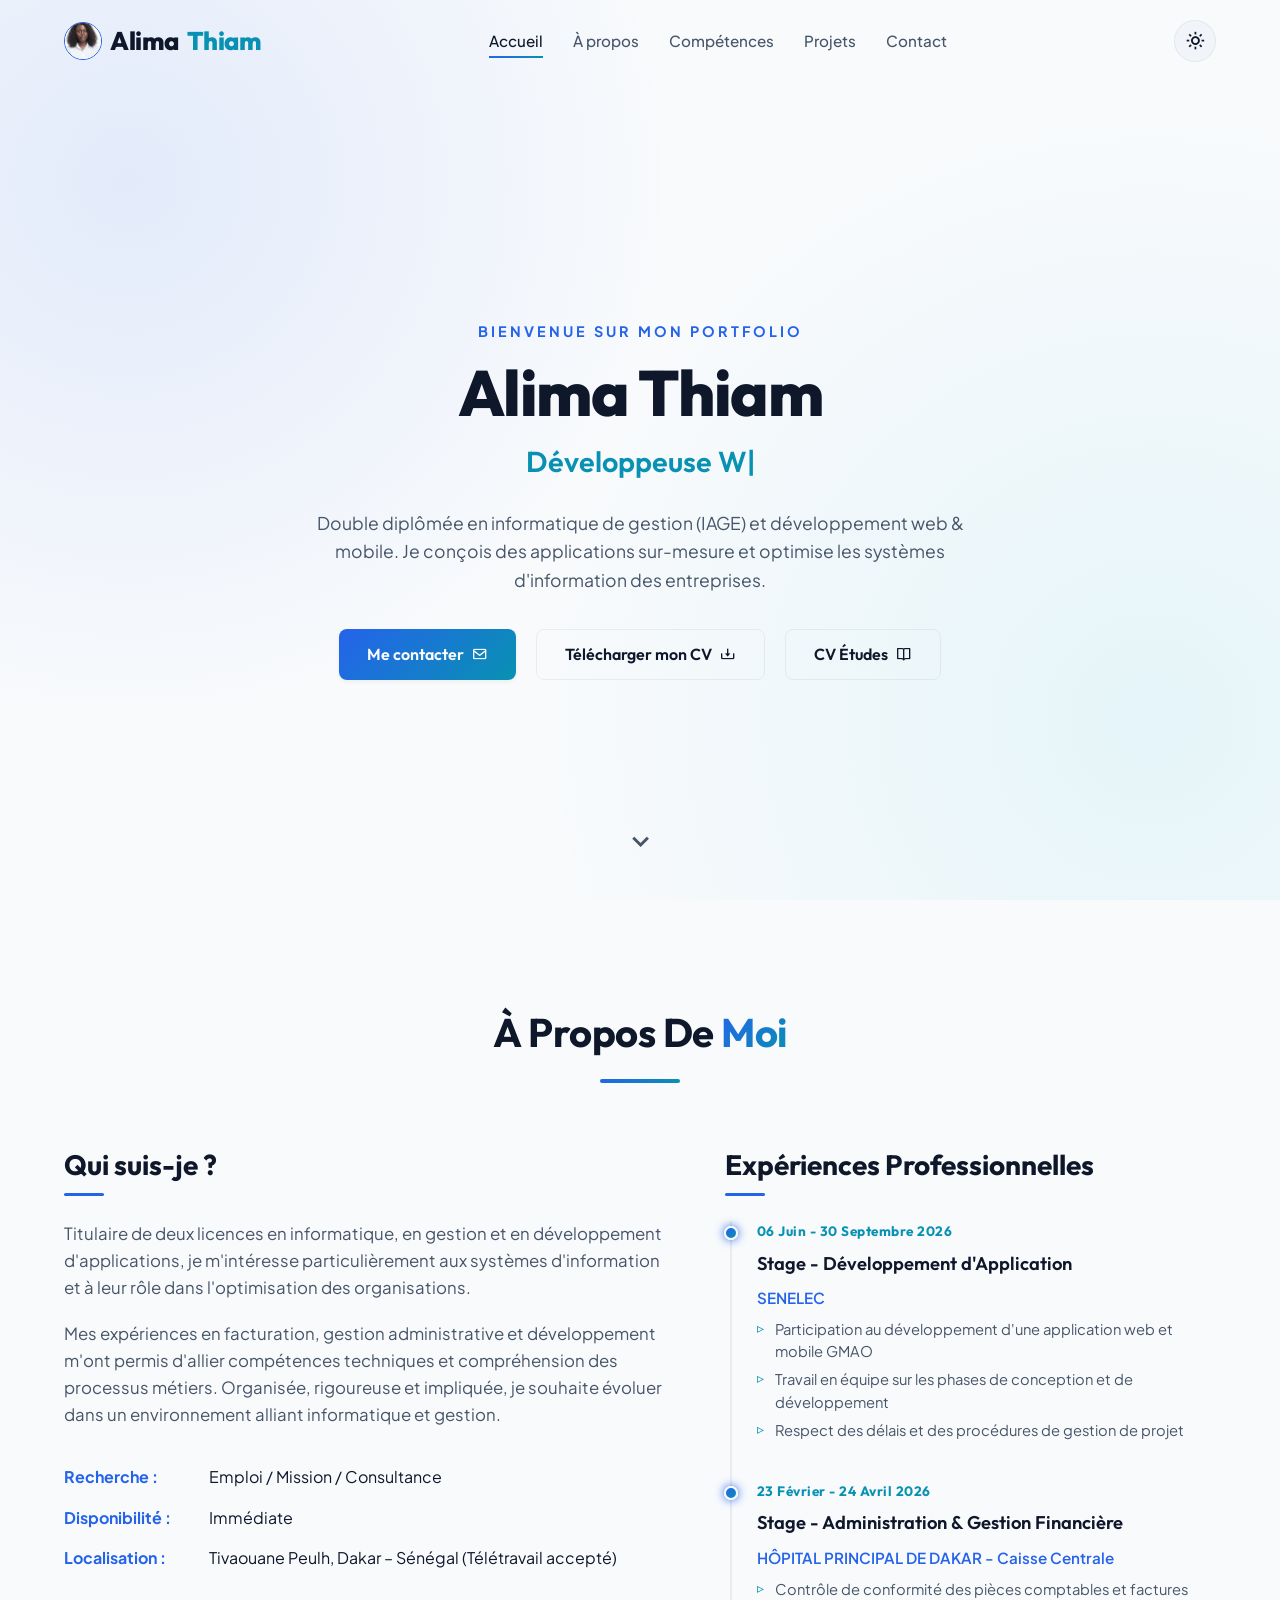
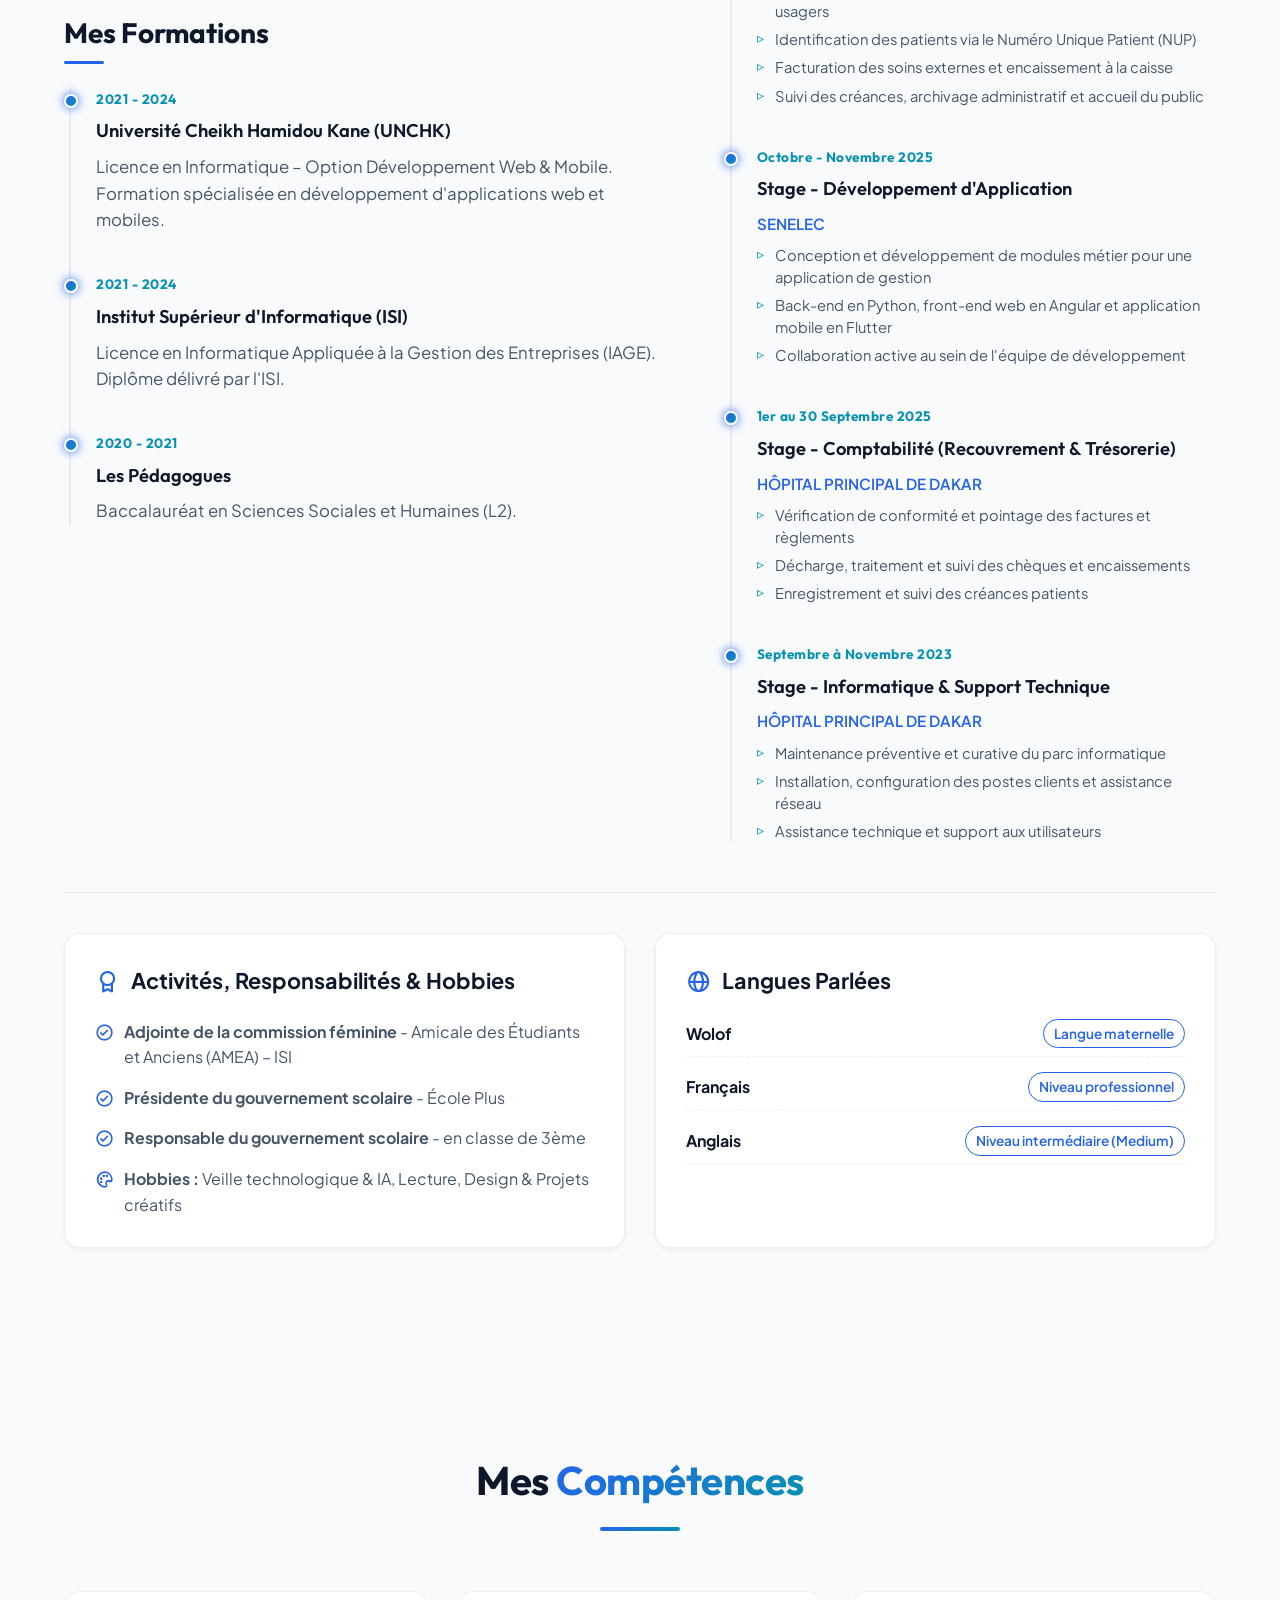
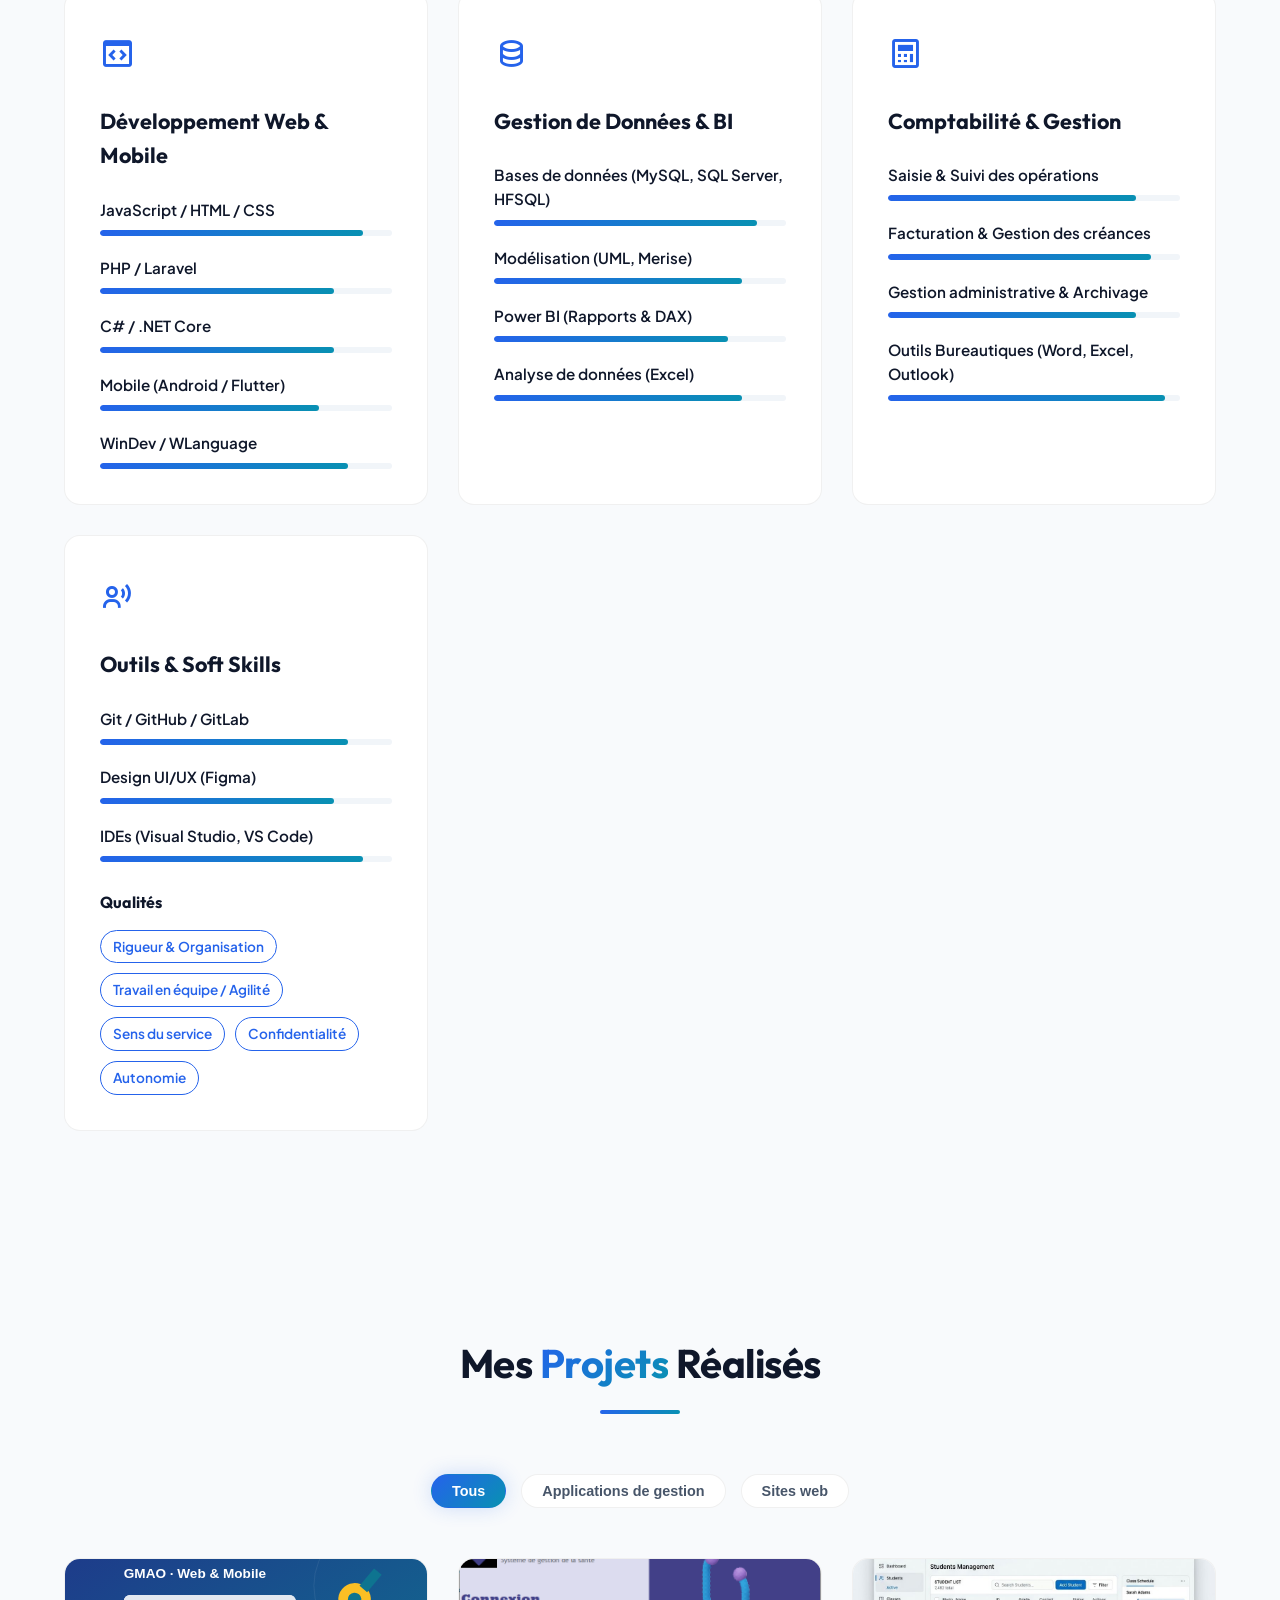
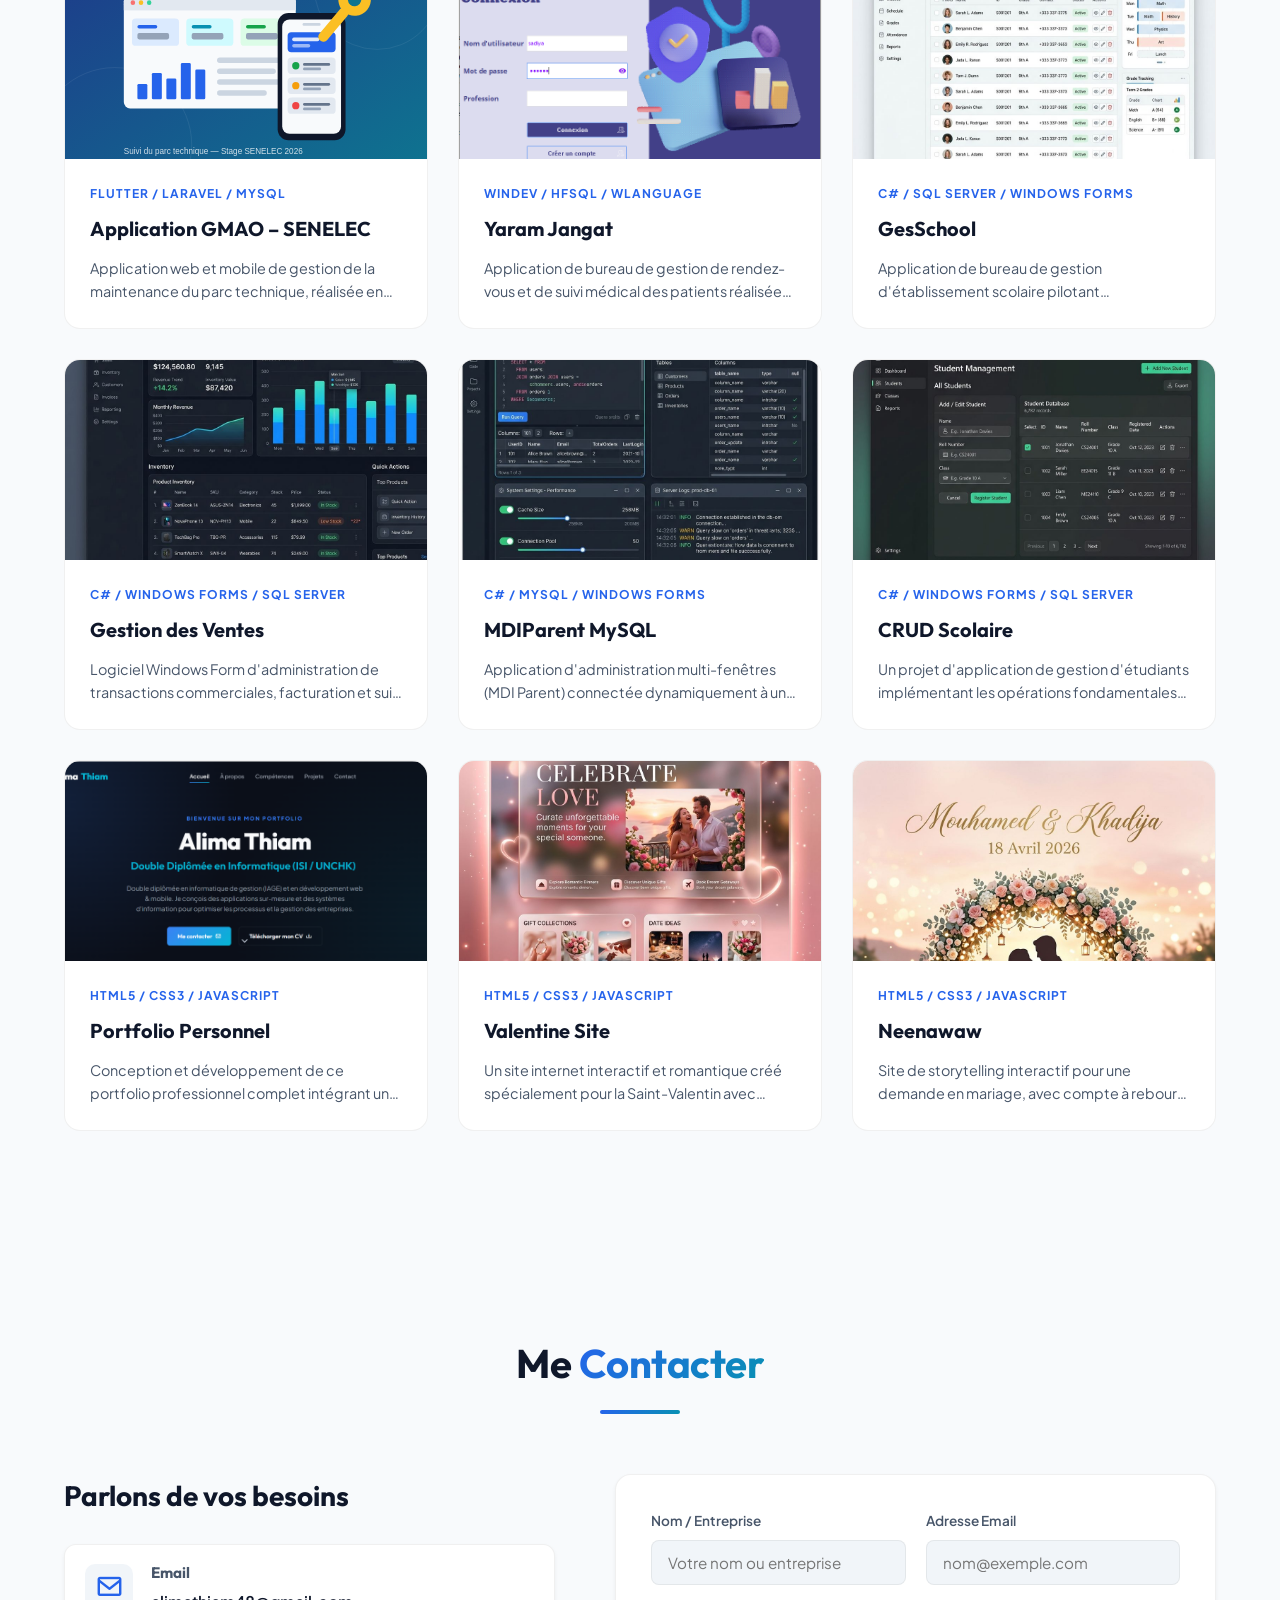
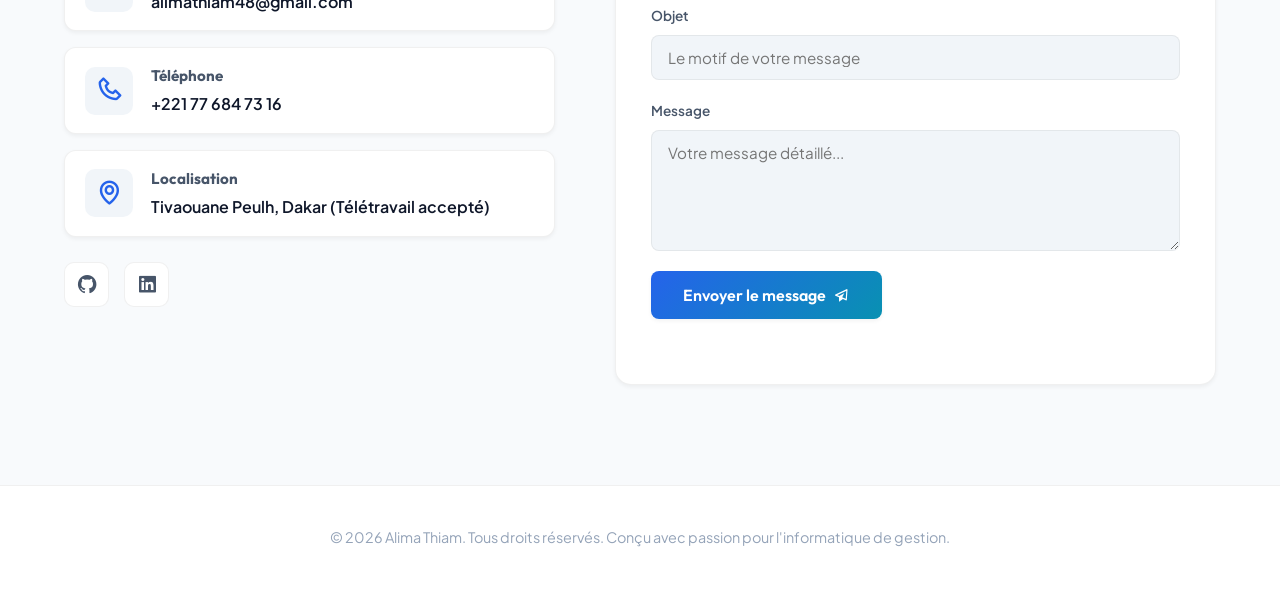
==== commit 4c4b4b2b: "Stage SENELEC 2025: technologies Python, Angular et Flutter (portfolio et CV)" ====
--- a/index.html
+++ b/index.html
@@ -175,7 +175,7 @@
                             <h5 class="timeline-company">SENELEC</h5>
                             <ul class="timeline-bullets">
                                 <li>Conception et développement de modules métier pour une application de gestion</li>
-                                <li>Développement web et mobile selon les spécifications fonctionnelles</li>
+                                <li>Back-end en Python, front-end web en Angular et application mobile en Flutter</li>
                                 <li>Collaboration active au sein de l'équipe de développement</li>
                             </ul>
                         </div>
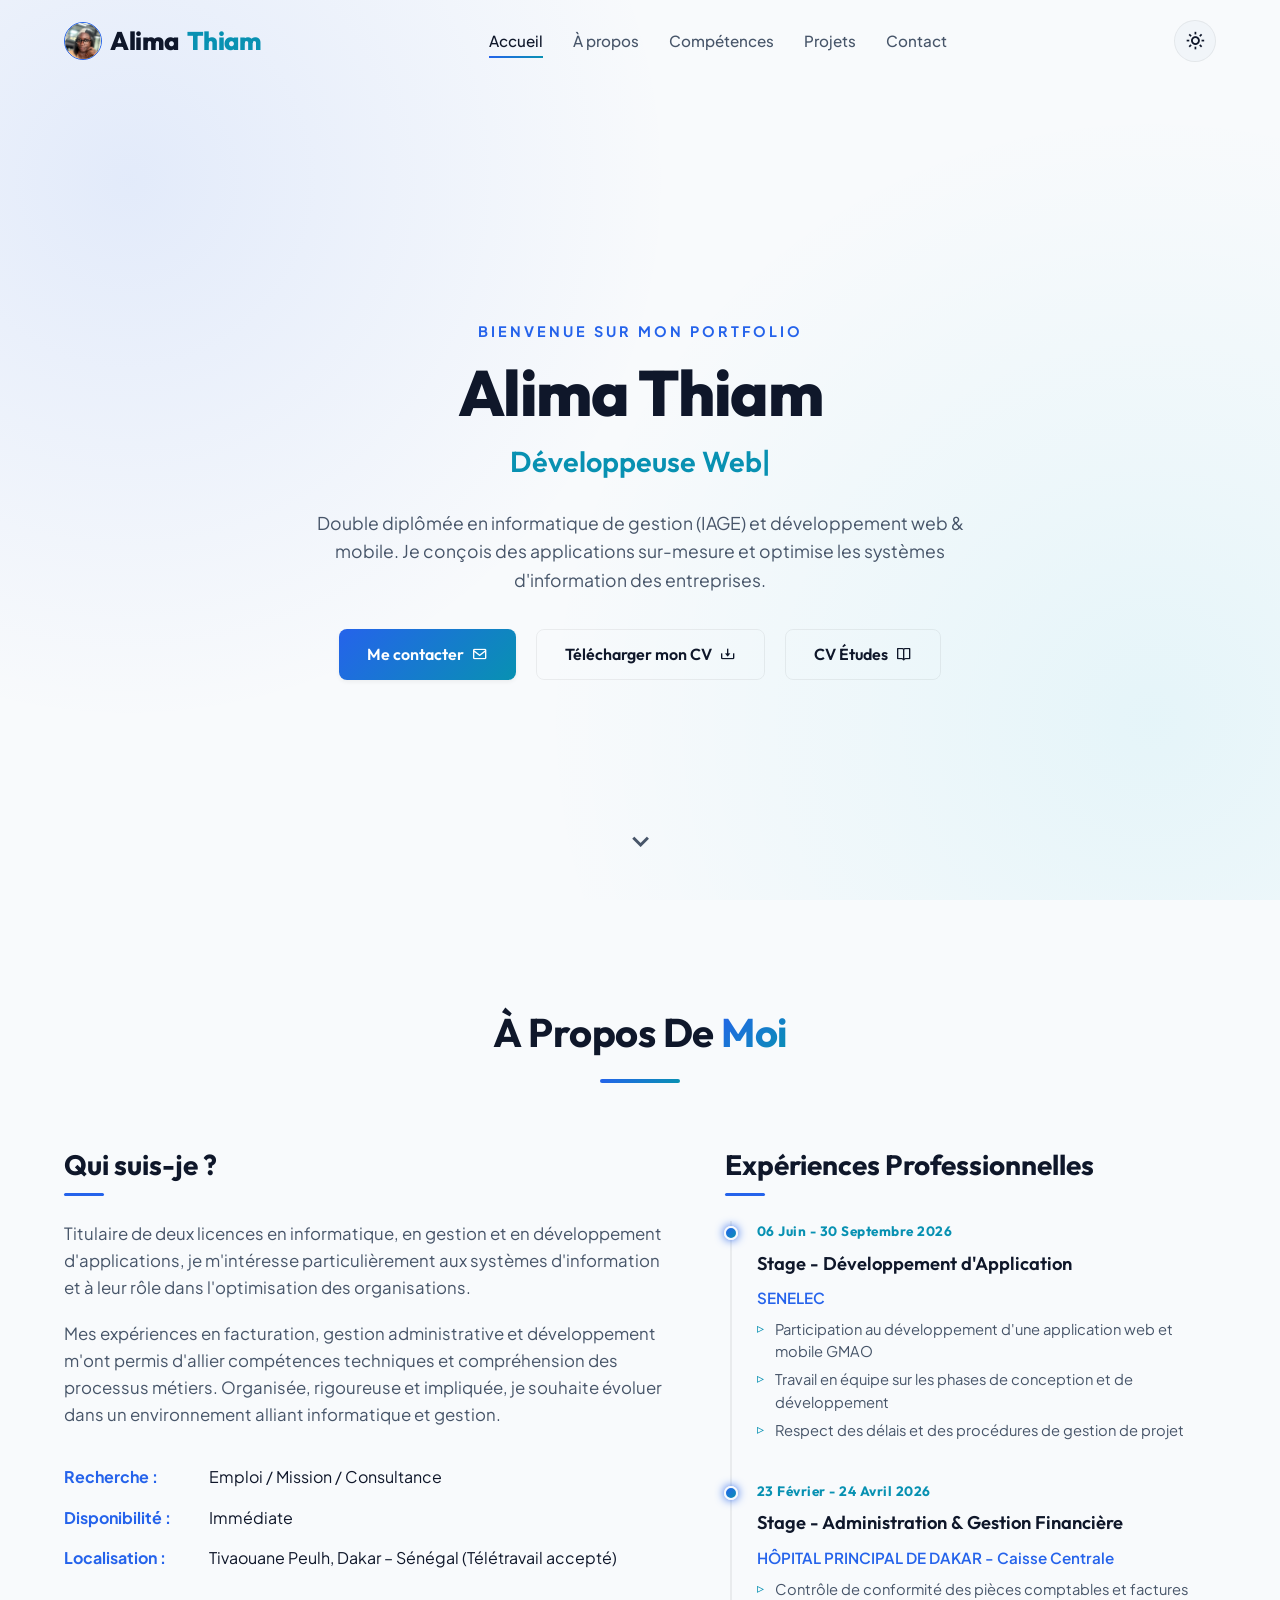
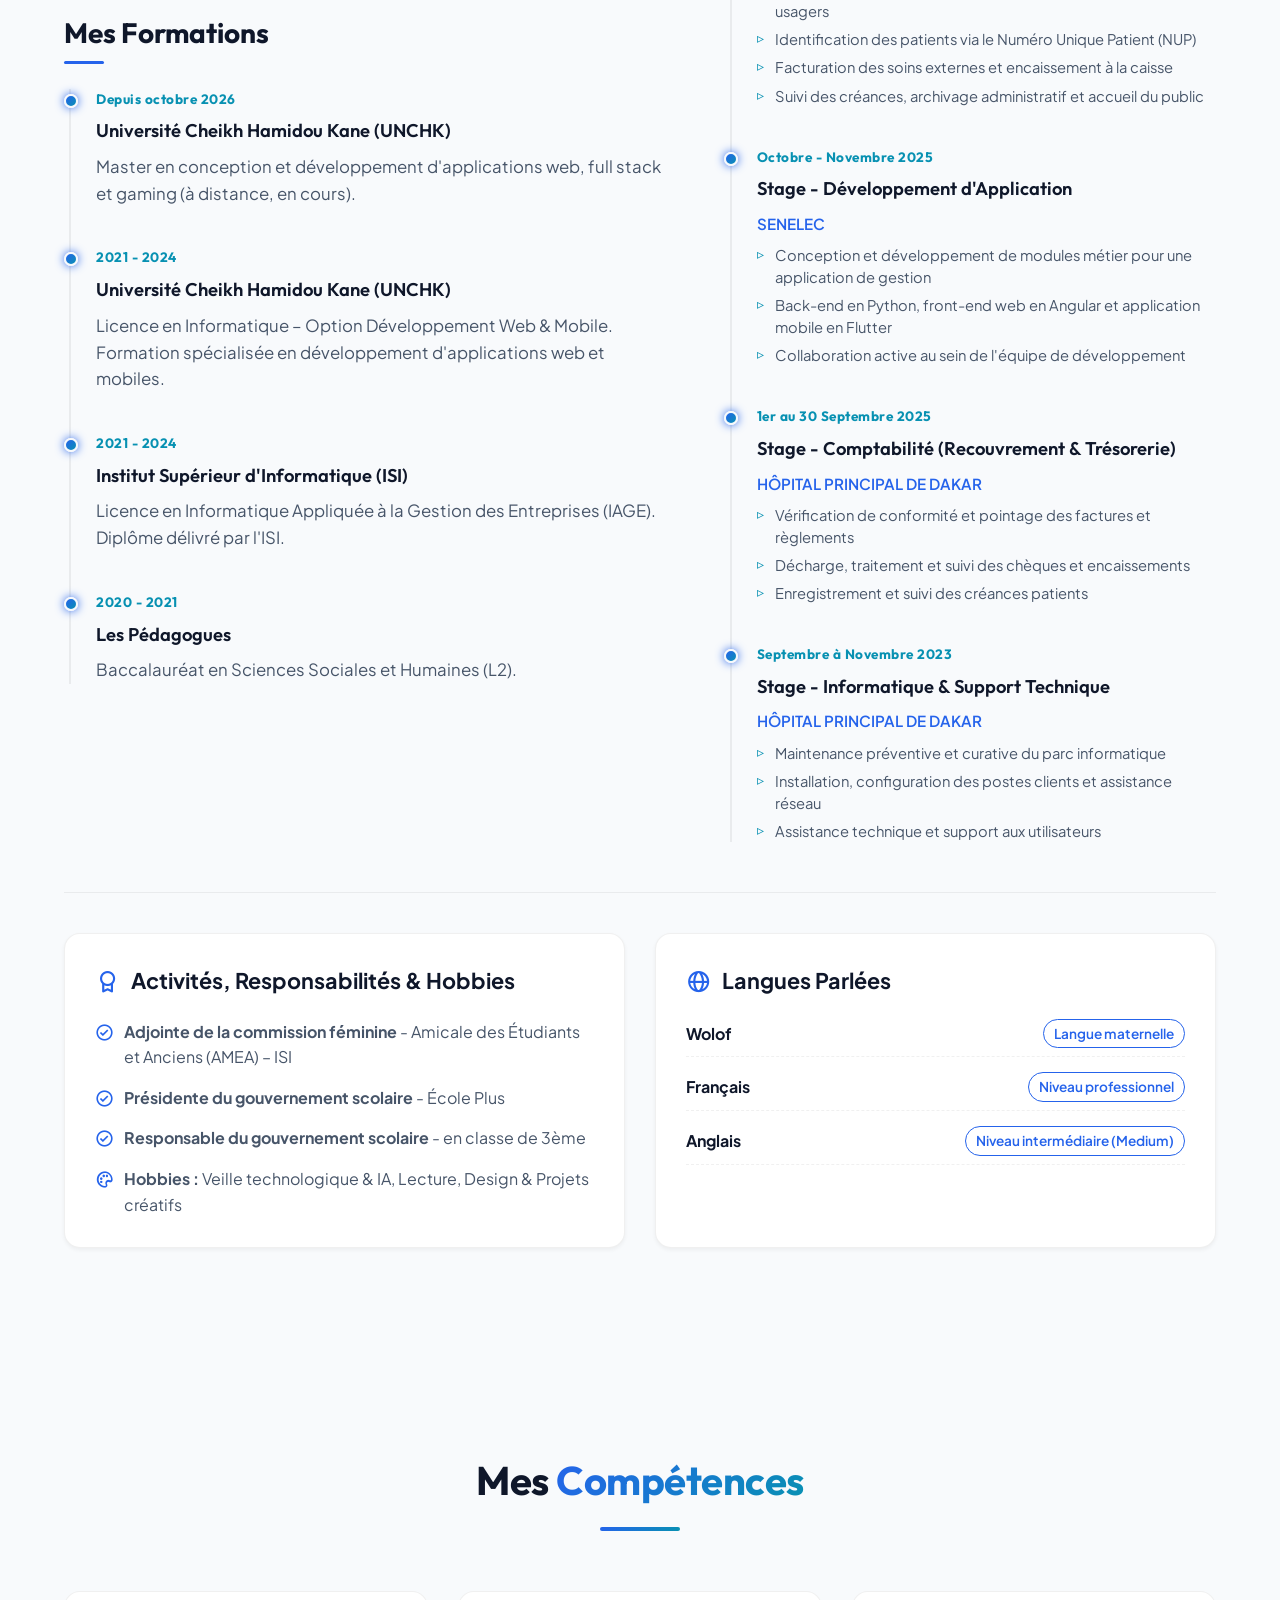
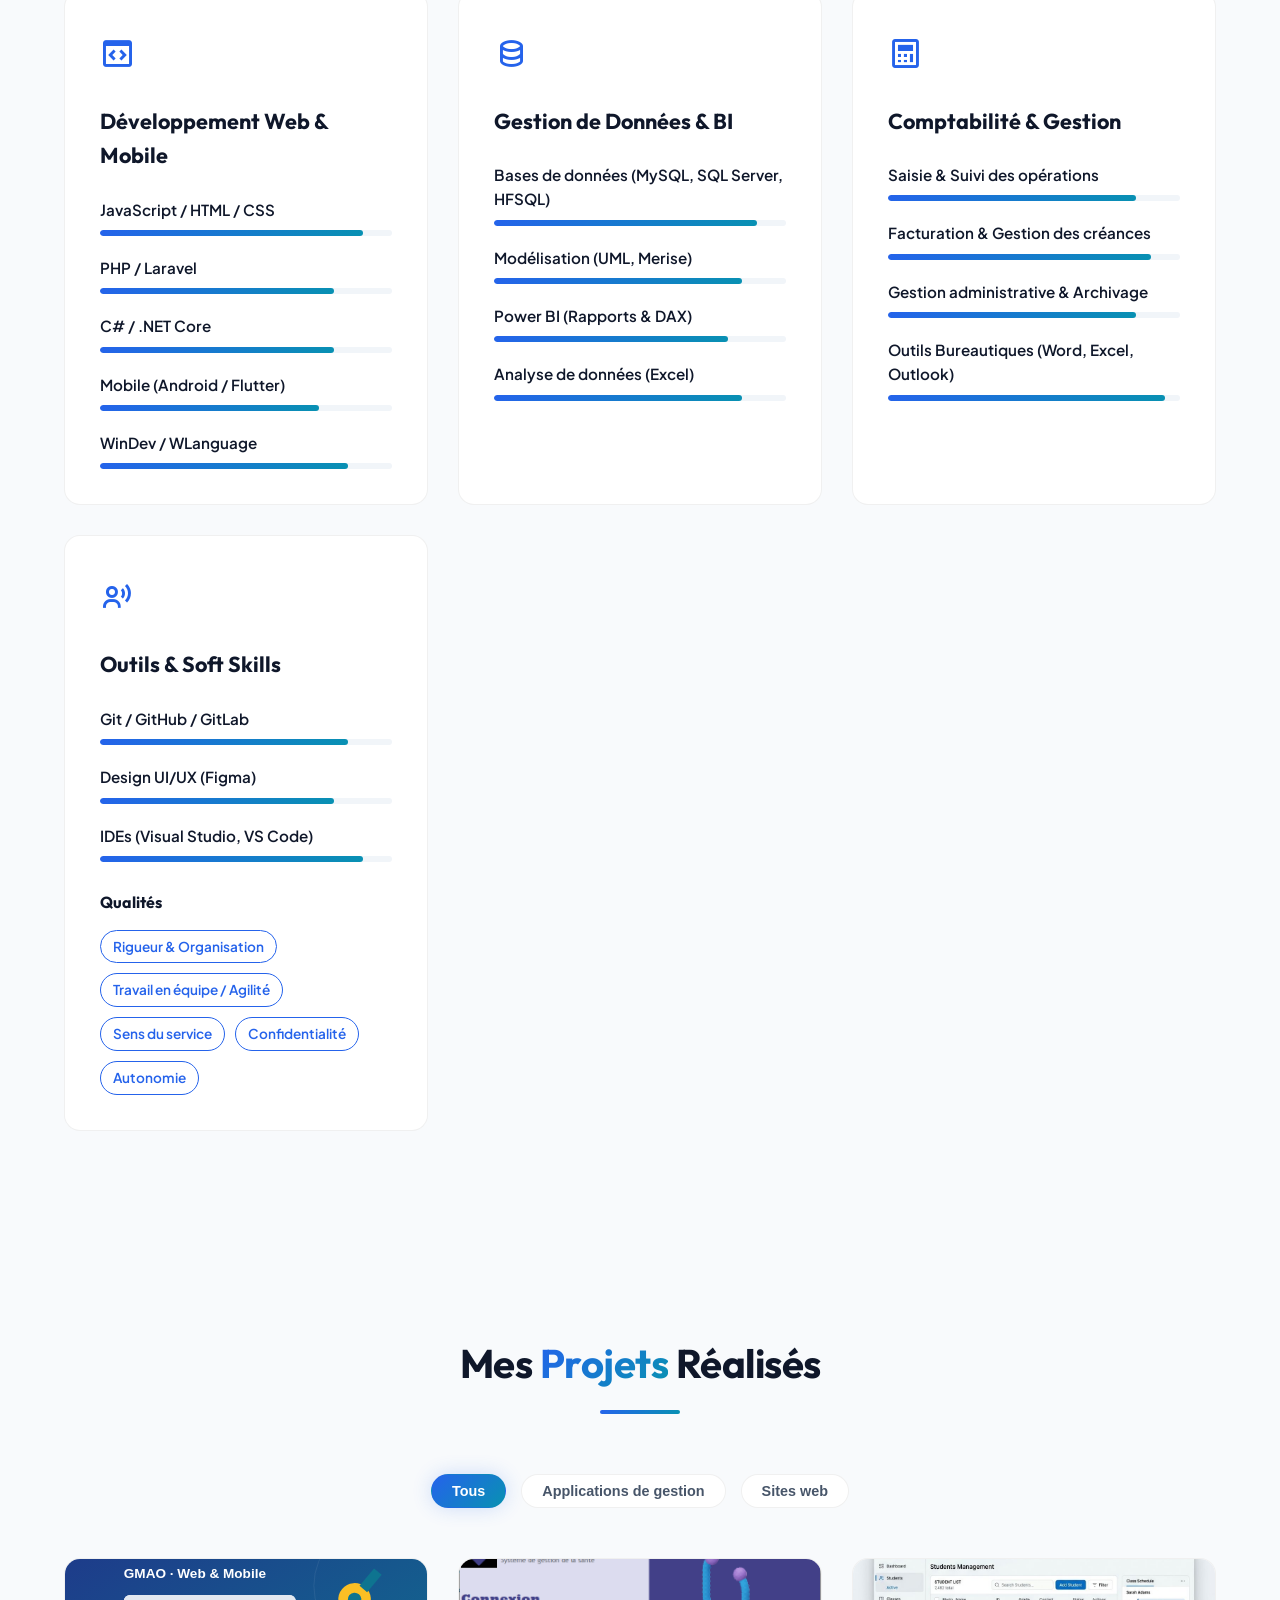
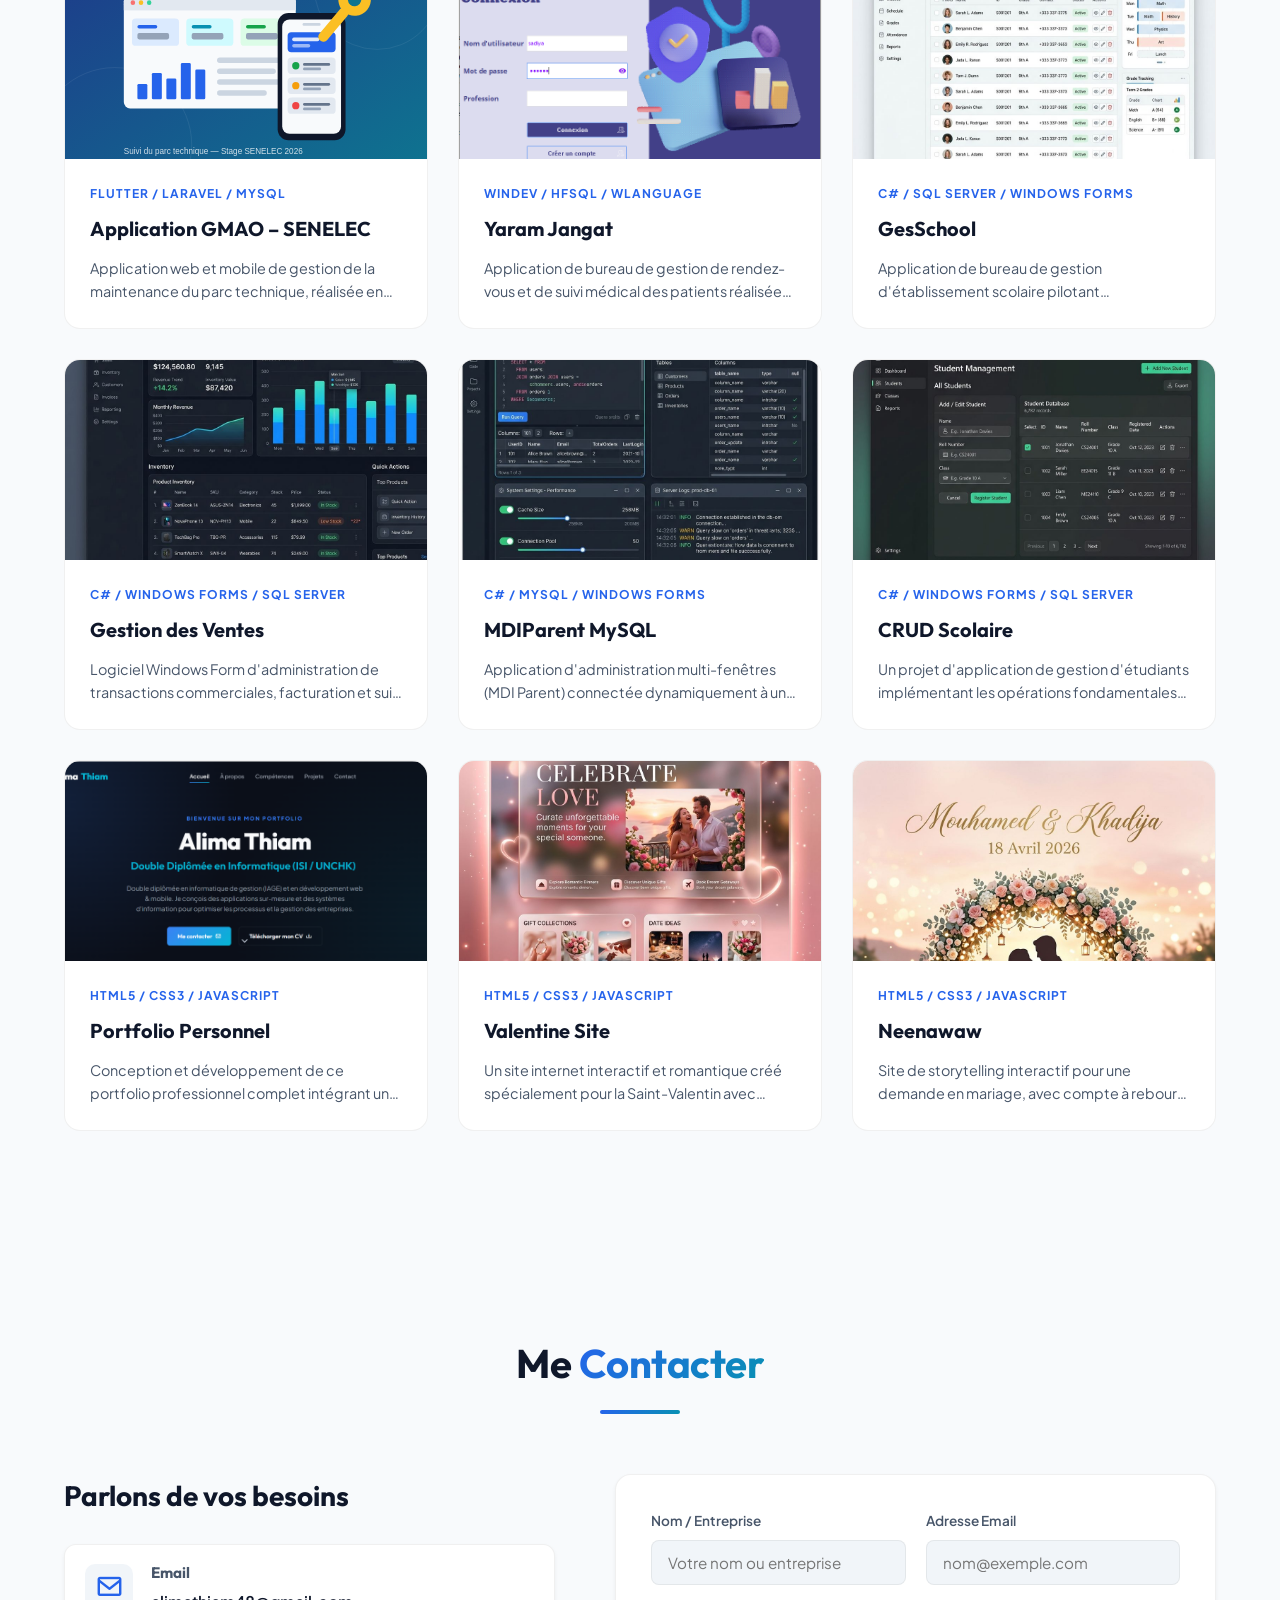
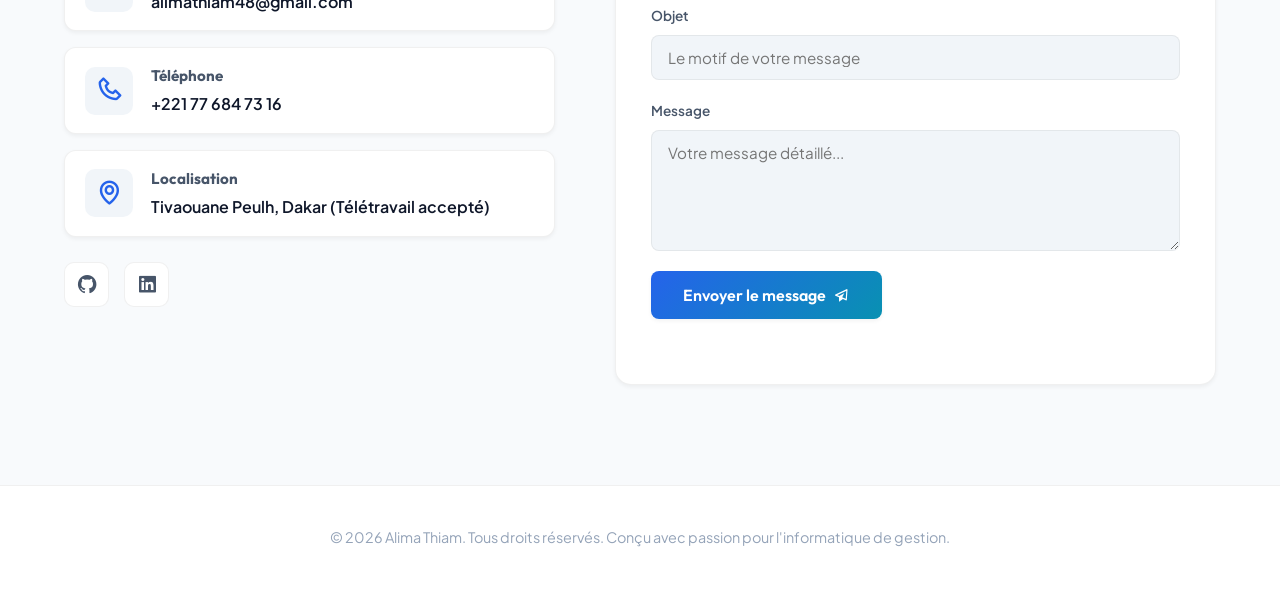
==== commit 746063f3: "Ajout du master UNCHK en cours (portfolio et CV)" ====
--- a/index.html
+++ b/index.html
@@ -123,6 +123,12 @@
                     <div class="timeline">
                         <div class="timeline-item">
                             <div class="timeline-dot"></div>
+                            <div class="timeline-date">Depuis octobre 2026</div>
+                            <h4 class="timeline-title">Université Cheikh Hamidou Kane (UNCHK)</h4>
+                            <p class="timeline-desc">Master en conception et développement d'applications web, full stack et gaming (à distance, en cours).</p>
+                        </div>
+                        <div class="timeline-item">
+                            <div class="timeline-dot"></div>
                             <div class="timeline-date">2021 - 2024</div>
                             <h4 class="timeline-title">Université Cheikh Hamidou Kane (UNCHK)</h4>
                             <p class="timeline-desc">Licence en Informatique – Option Développement Web & Mobile. Formation spécialisée en développement d'applications web et mobiles.</p>
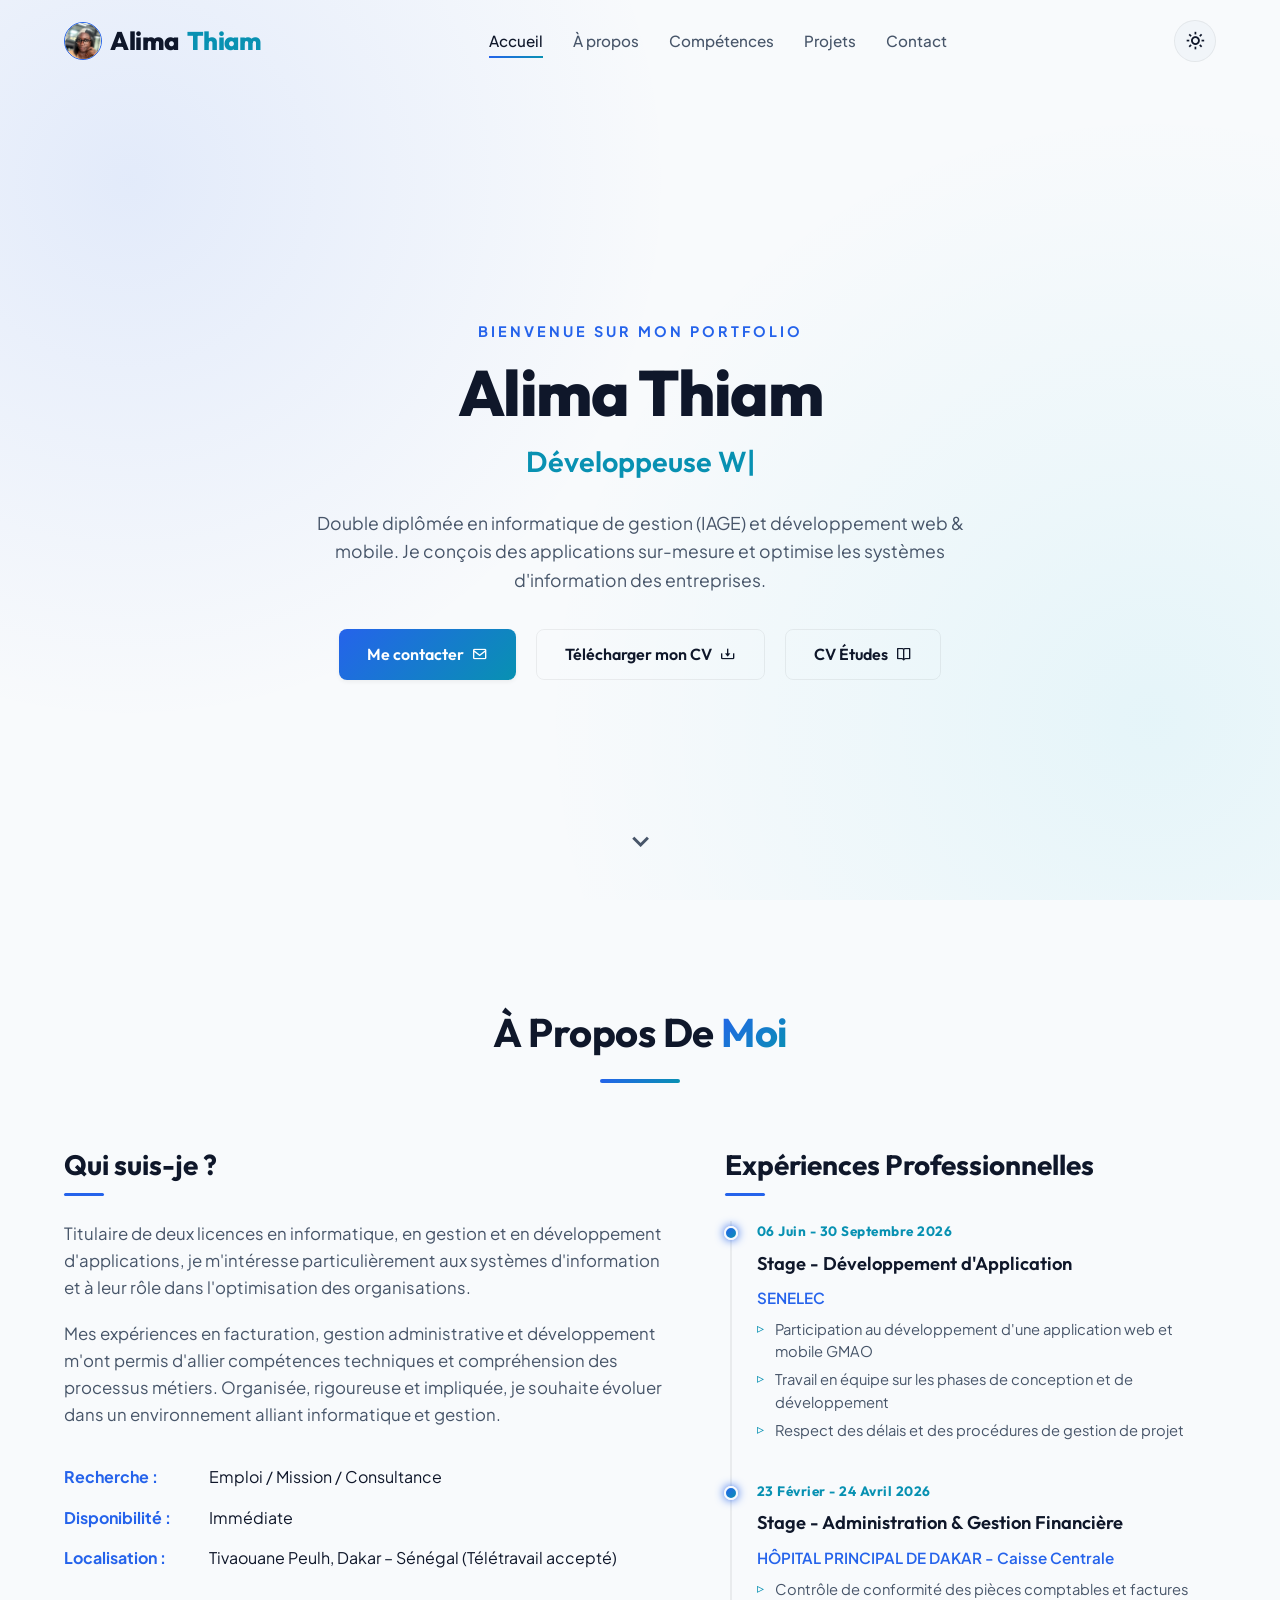
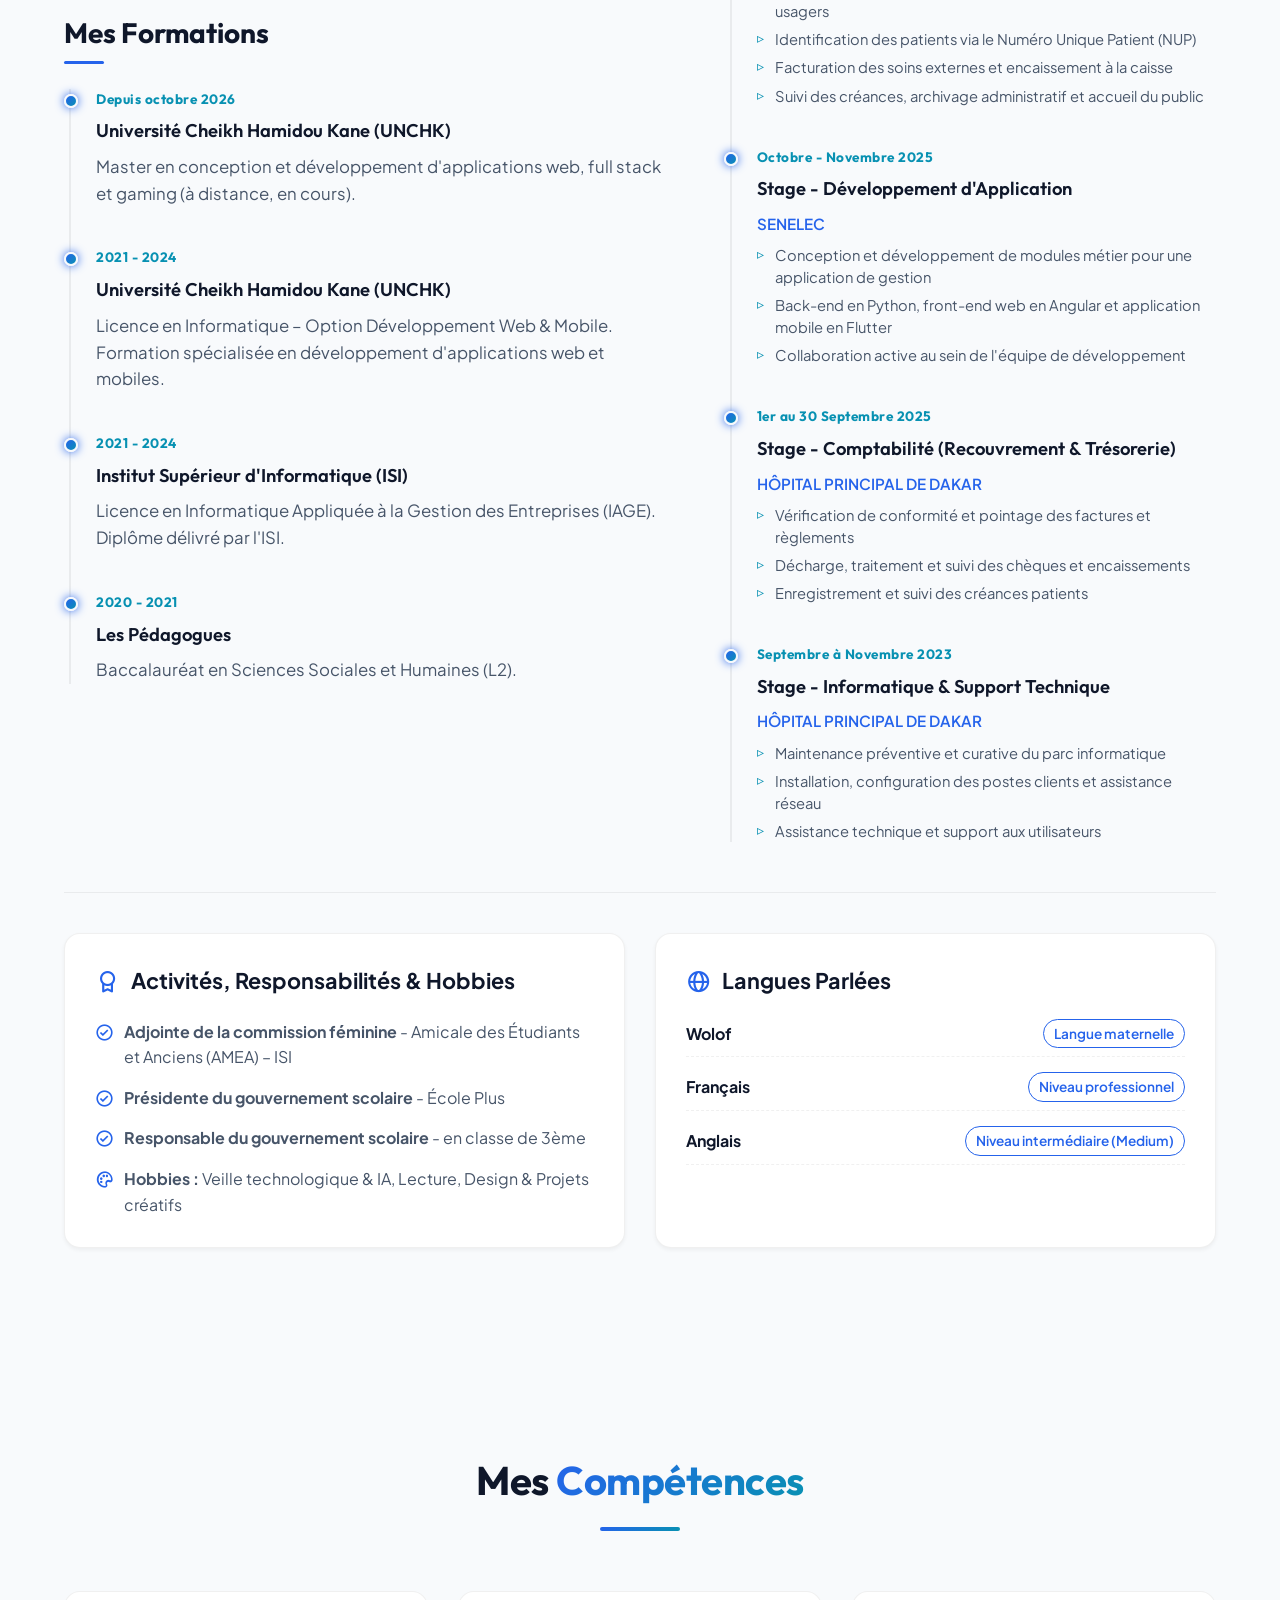
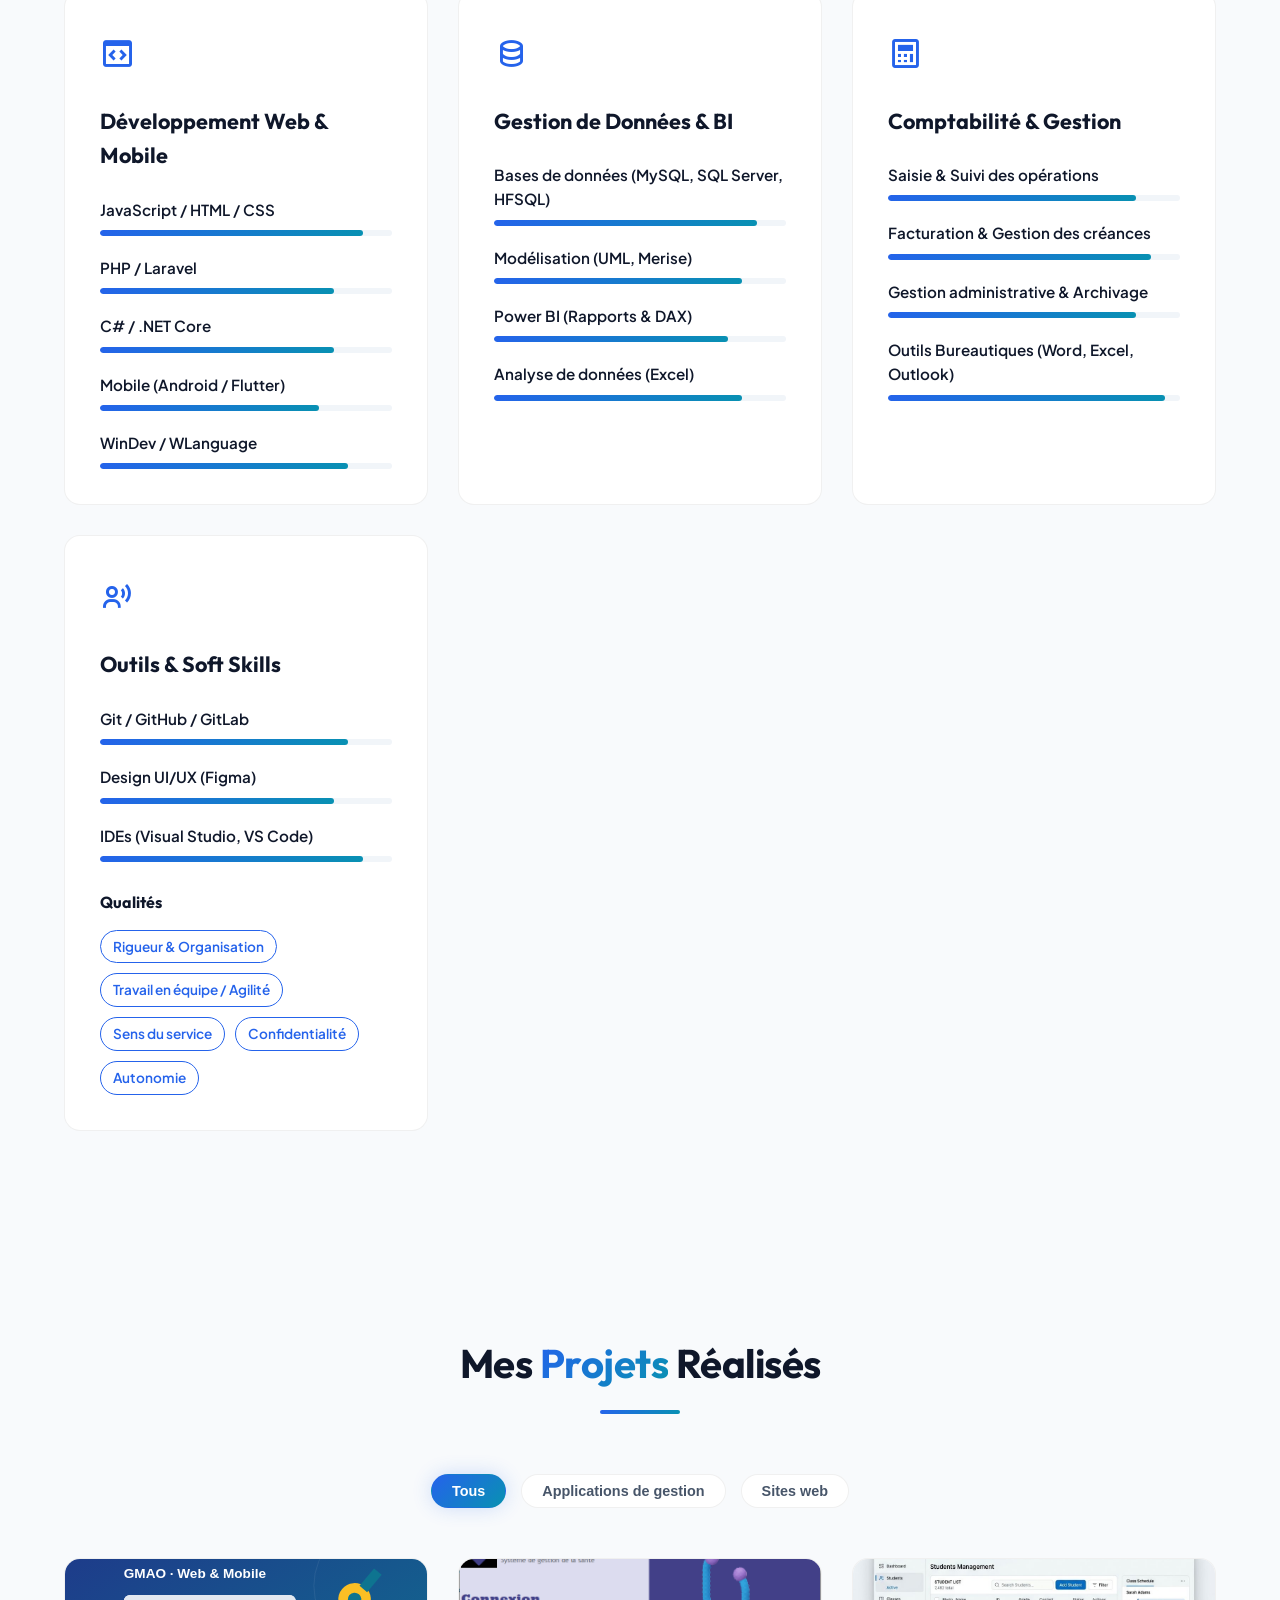
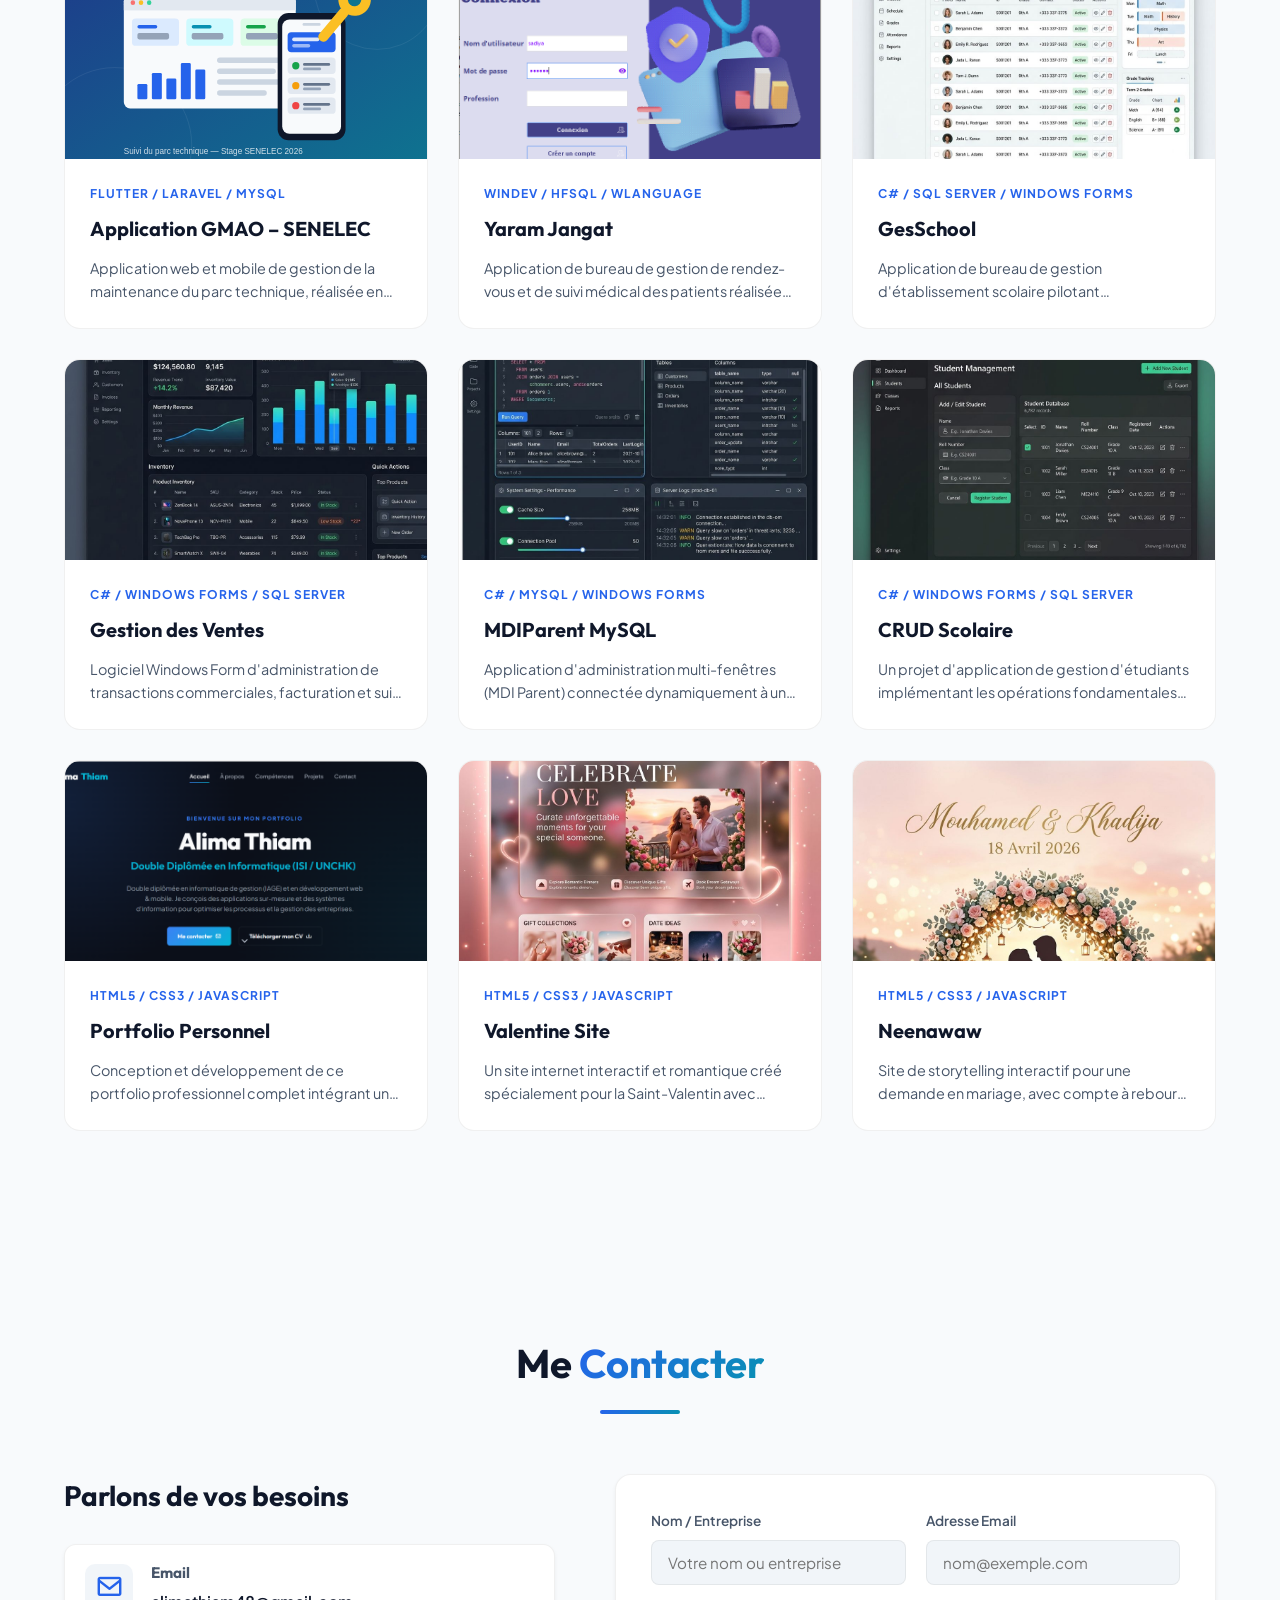
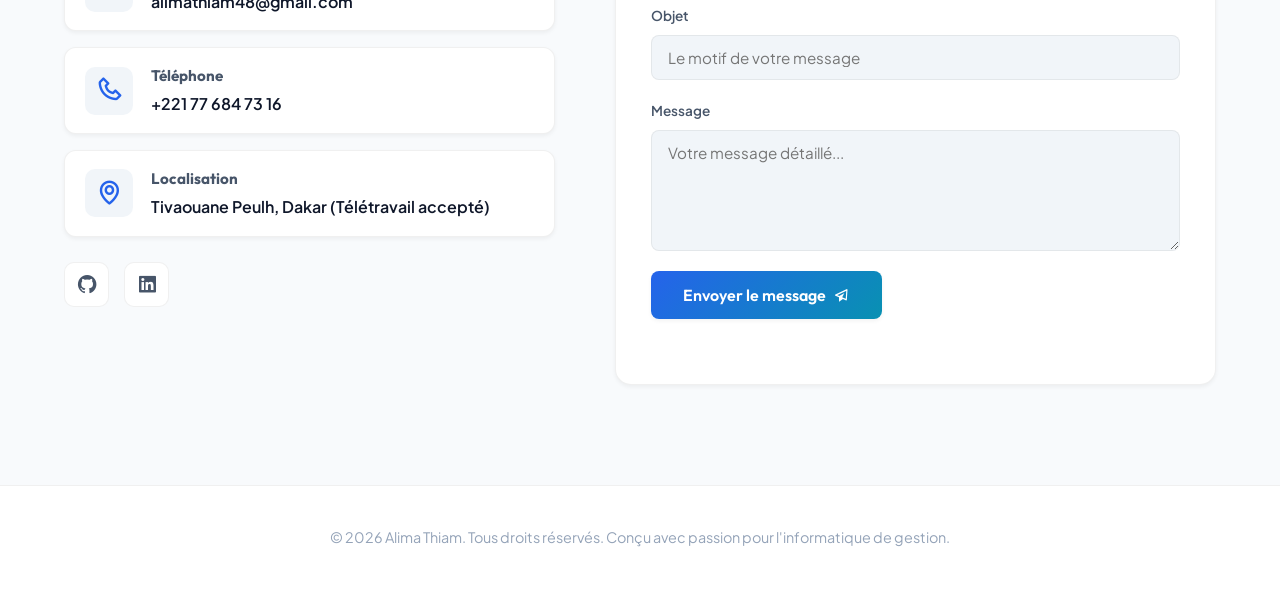
==== commit 956afbea: "Portfolio: boutons CV vers les PDF (lisibles sur mobile)" ====
--- a/index.html
+++ b/index.html
@@ -75,8 +75,8 @@
                 </p>
                 <div class="hero-ctas">
                     <a href="#contact" class="btn btn-primary">Me contacter <i class='bx bx-envelope'></i></a>
-                    <a href="CV_Mobile_Alima_Thiam.html" target="_blank" class="btn btn-secondary" id="cv-download">Télécharger mon CV <i class='bx bx-download'></i></a>
-                    <a href="CV_Etudes_Alima_Thiam.html" target="_blank" class="btn btn-secondary" id="cv-etudes">CV Études <i class='bx bx-book-open'></i></a>
+                    <a href="CV_Alima_Thiam_Mobile.pdf" target="_blank" rel="noopener" class="btn btn-secondary" id="cv-download">Télécharger mon CV <i class='bx bx-download'></i></a>
+                    <a href="CV_Etudes_Alima_Thiam.pdf" target="_blank" rel="noopener" class="btn btn-secondary" id="cv-etudes">CV Études <i class='bx bx-book-open'></i></a>
                 </div>
             </div>
             
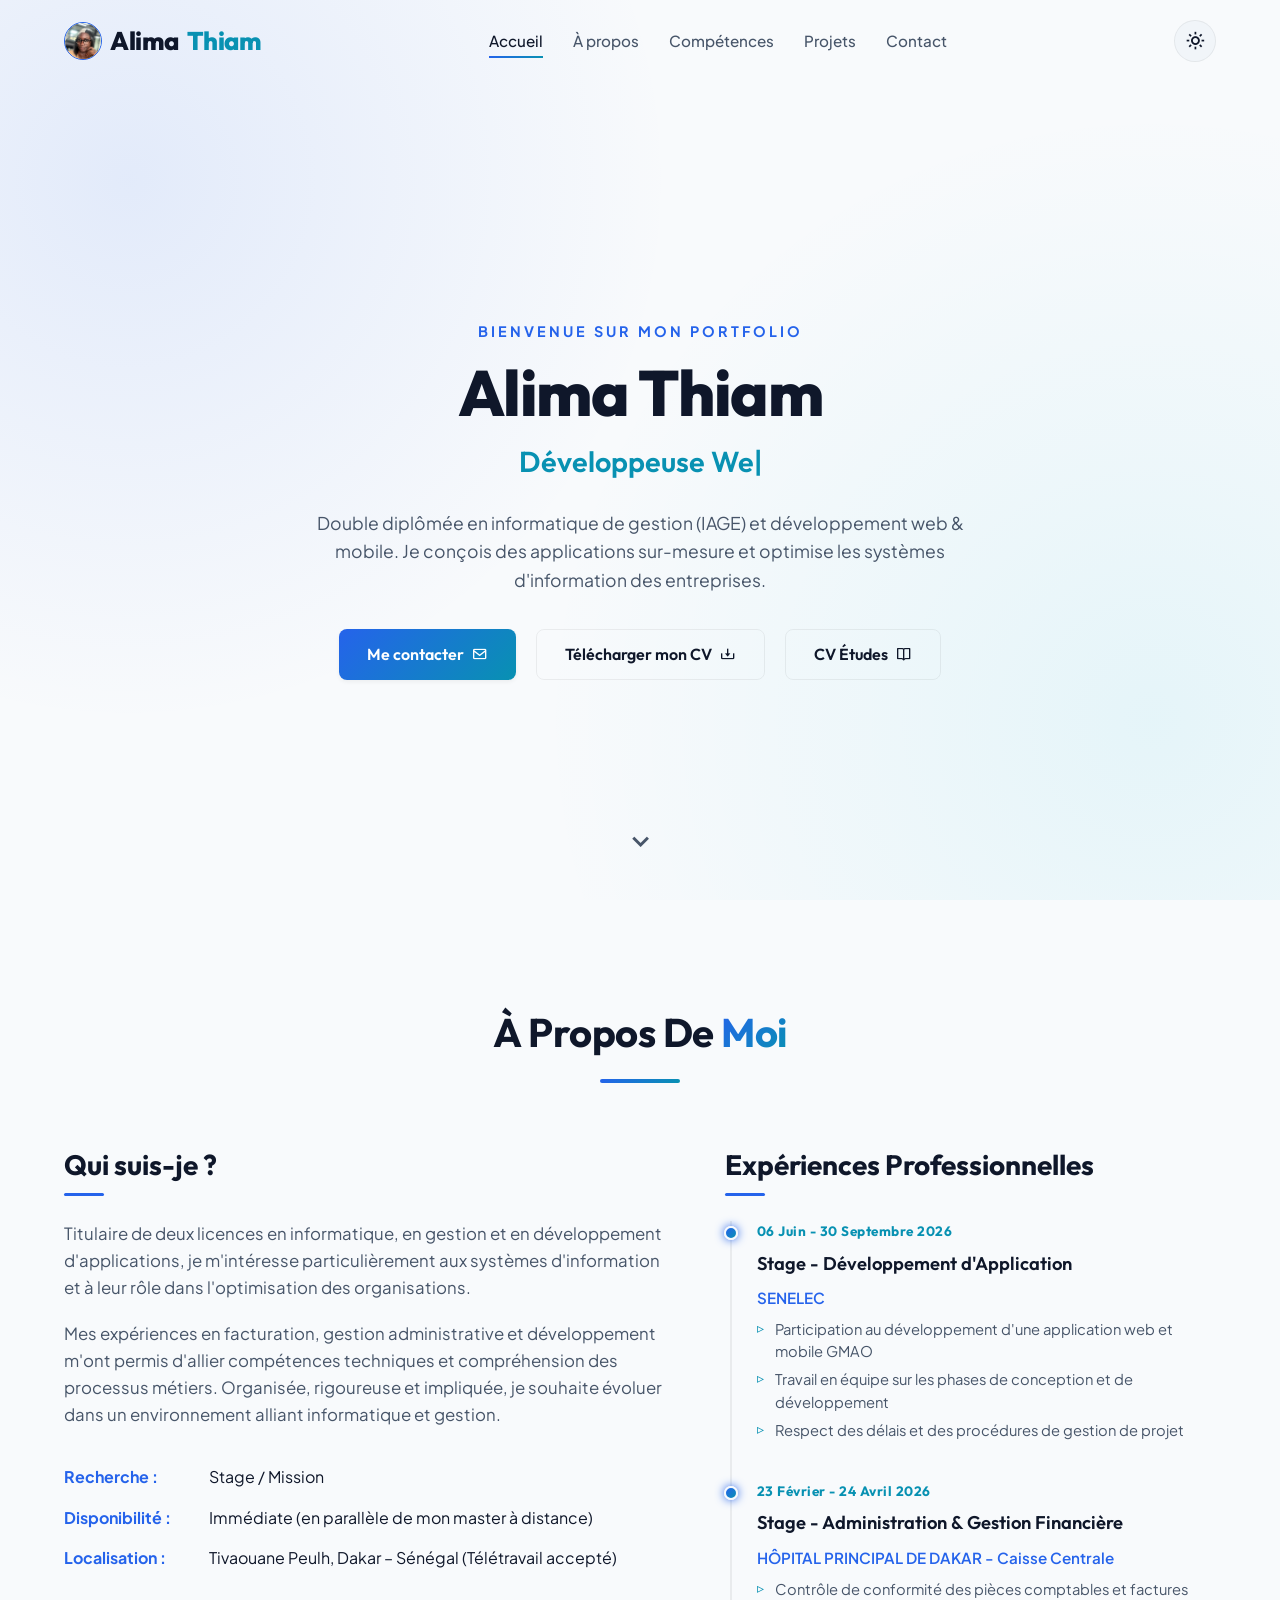
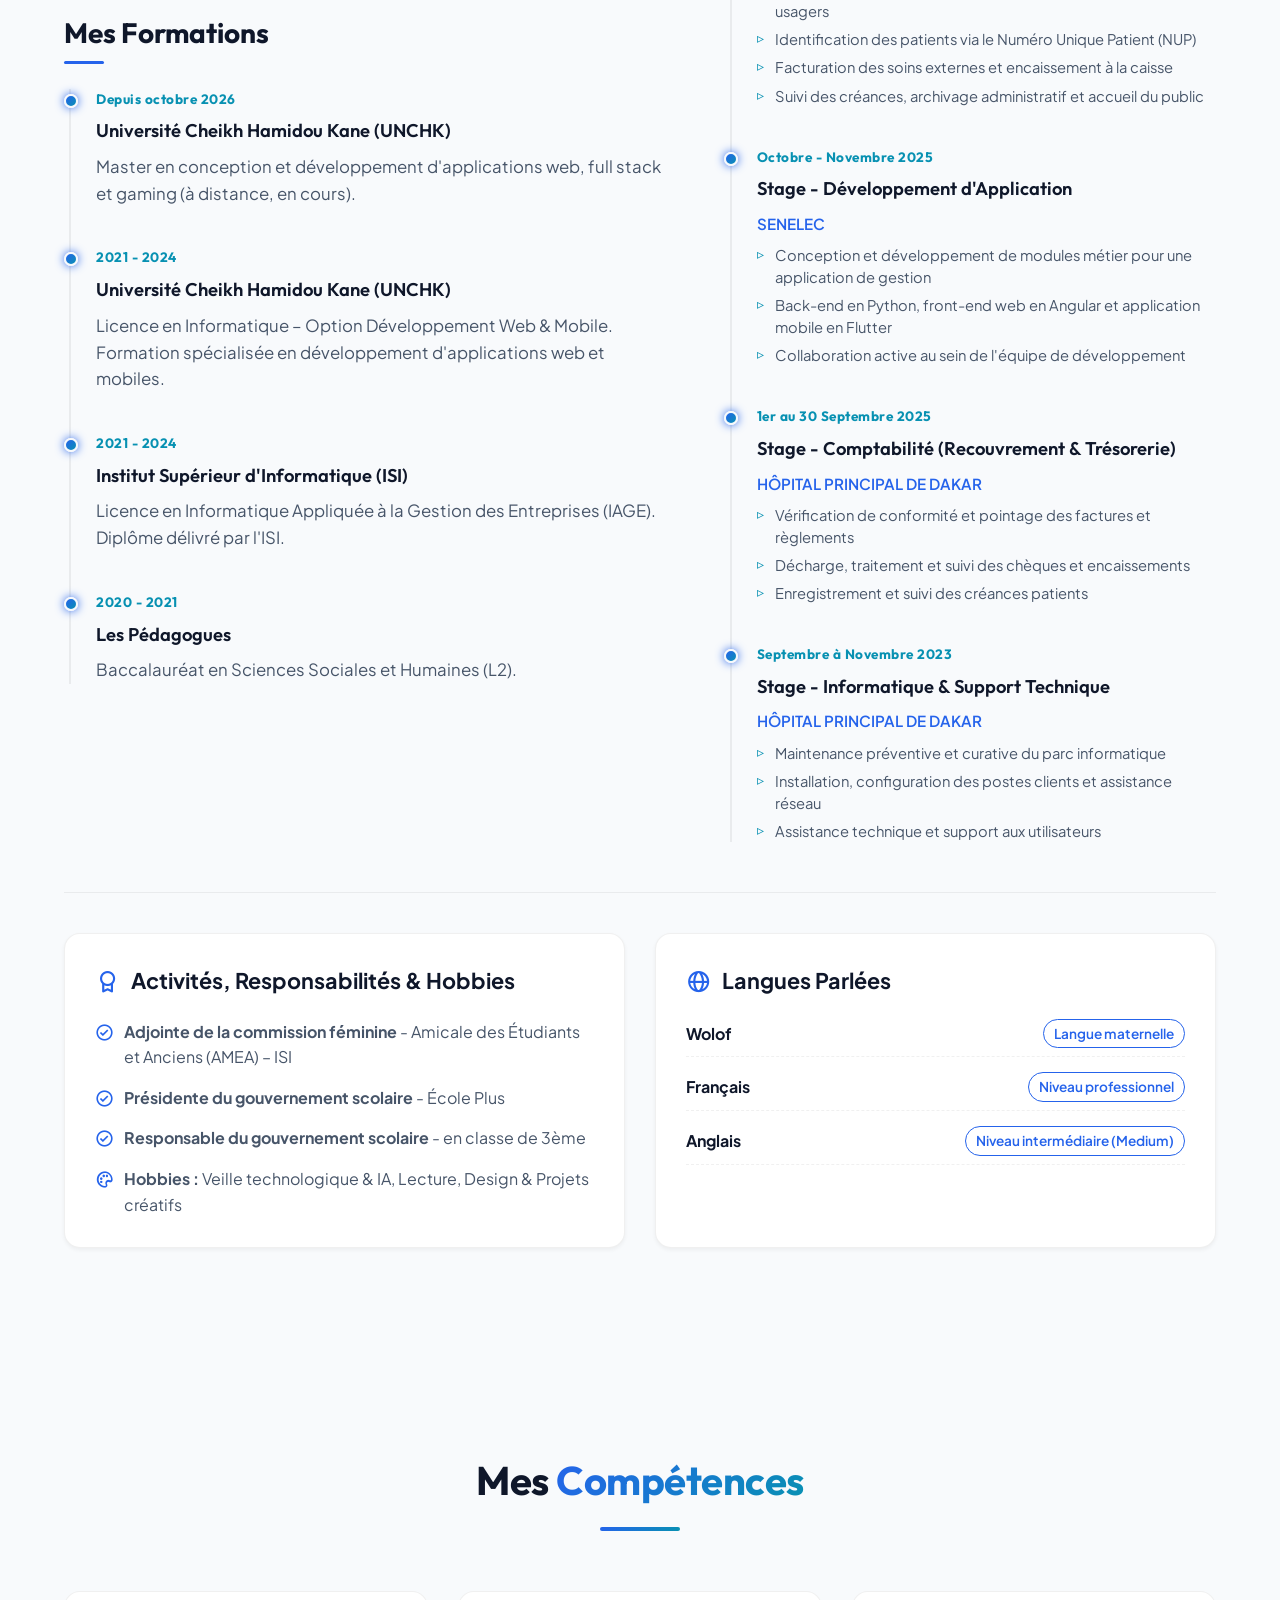
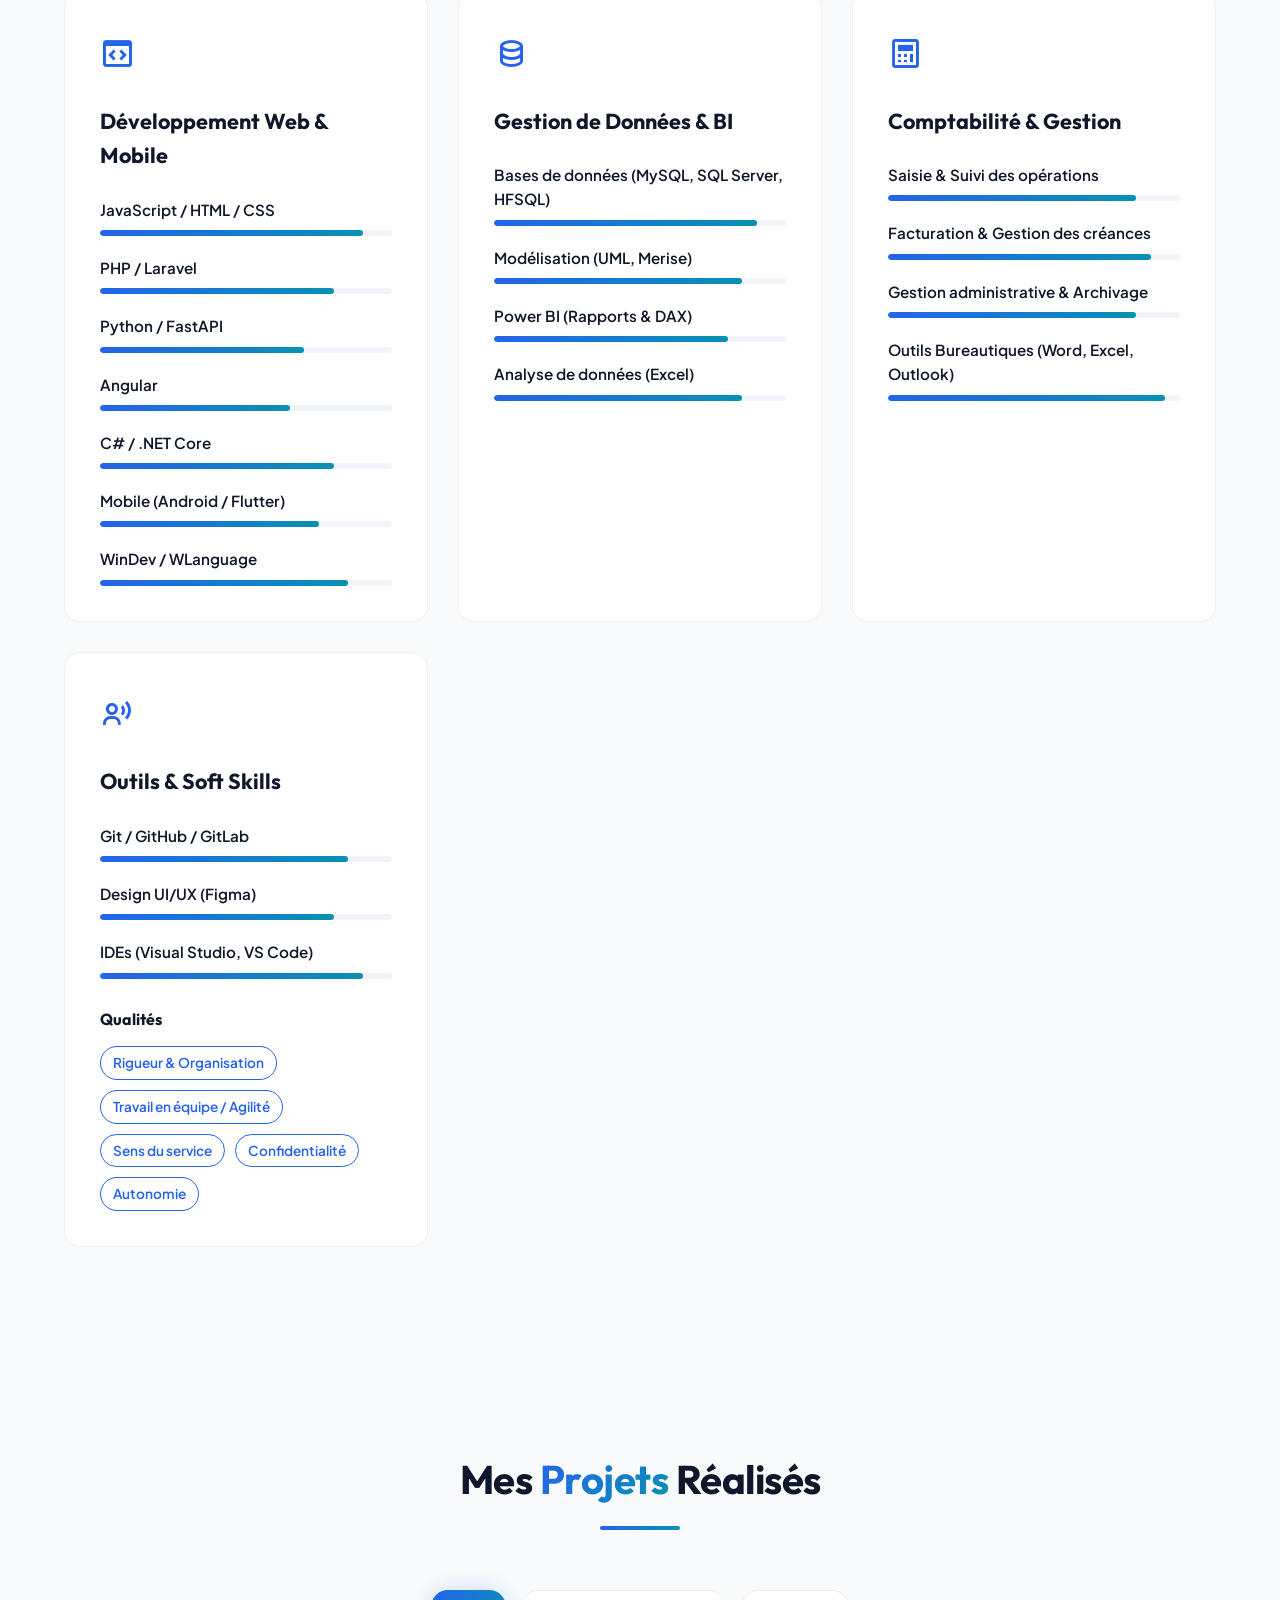
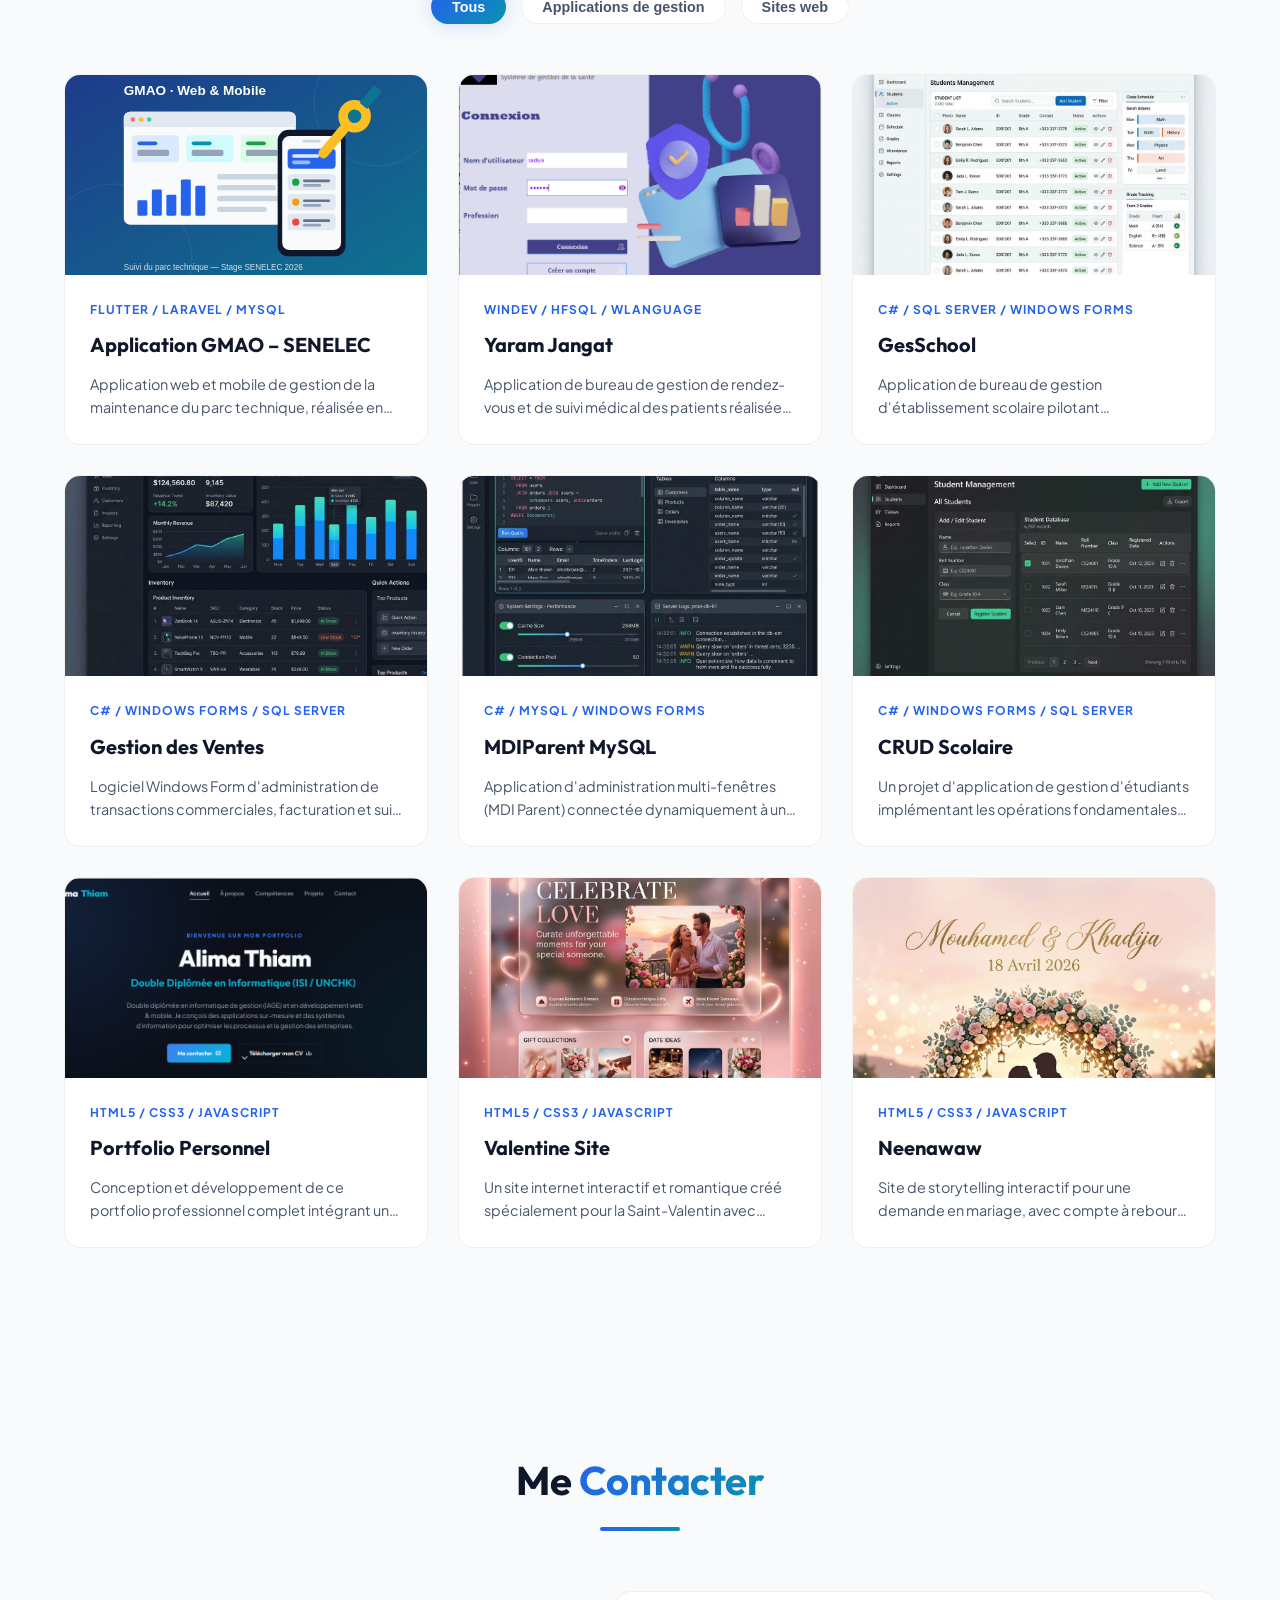
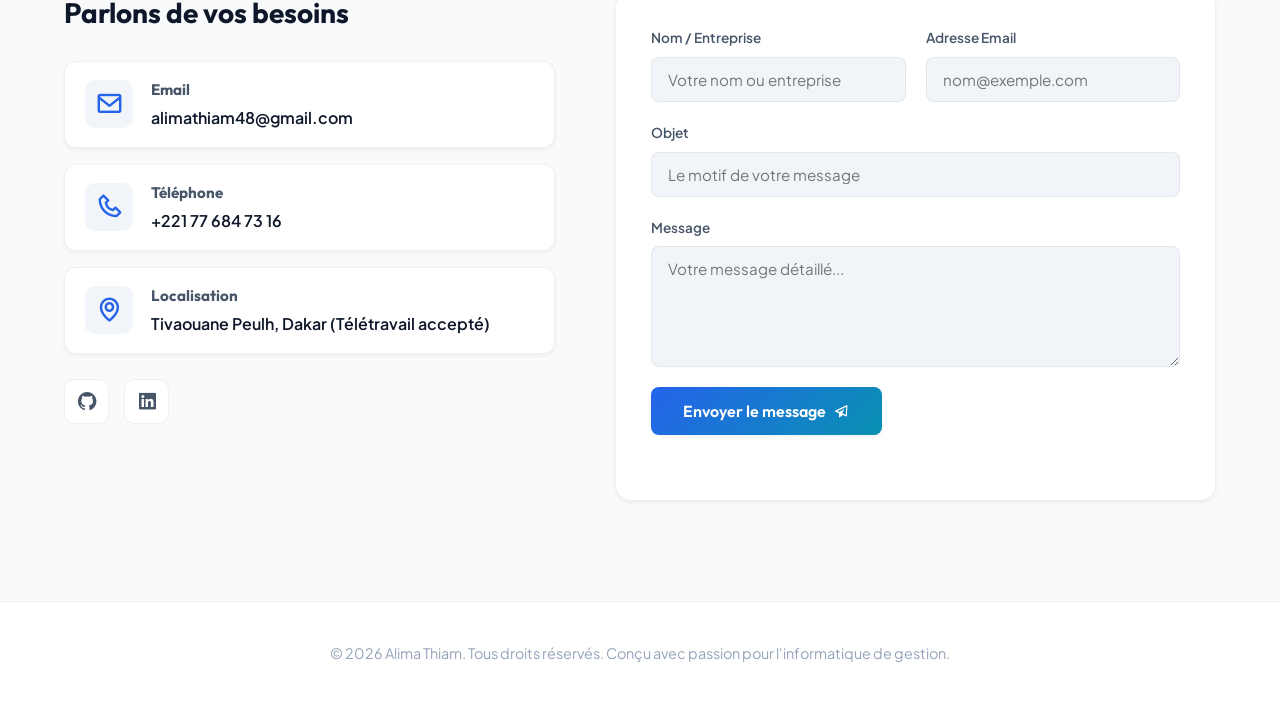
==== commit f80ac089: "Portfolio: recherche de stage, disponibilite et competences Python/FastAPI et Angular" ====
--- a/index.html
+++ b/index.html
@@ -107,11 +107,11 @@
                     <div class="personal-details">
                         <div class="detail-item">
                             <span class="detail-label">Recherche :</span>
-                            <span class="detail-val">Emploi / Mission / Consultance</span>
+                            <span class="detail-val">Stage / Mission</span>
                         </div>
                         <div class="detail-item">
                             <span class="detail-label">Disponibilité :</span>
-                            <span class="detail-val">Immédiate</span>
+                            <span class="detail-val">Immédiate (en parallèle de mon master à distance)</span>
                         </div>
                         <div class="detail-item">
                             <span class="detail-label">Localisation :</span>
@@ -276,6 +276,14 @@
                         <li>
                             <span class="skill-name">PHP / Laravel</span>
                             <div class="skill-bar"><div class="skill-progress" style="width: 80%"></div></div>
+                        </li>
+                        <li>
+                            <span class="skill-name">Python / FastAPI</span>
+                            <div class="skill-bar"><div class="skill-progress" style="width: 70%"></div></div>
+                        </li>
+                        <li>
+                            <span class="skill-name">Angular</span>
+                            <div class="skill-bar"><div class="skill-progress" style="width: 65%"></div></div>
                         </li>
                         <li>
                             <span class="skill-name">C# / .NET Core</span>
